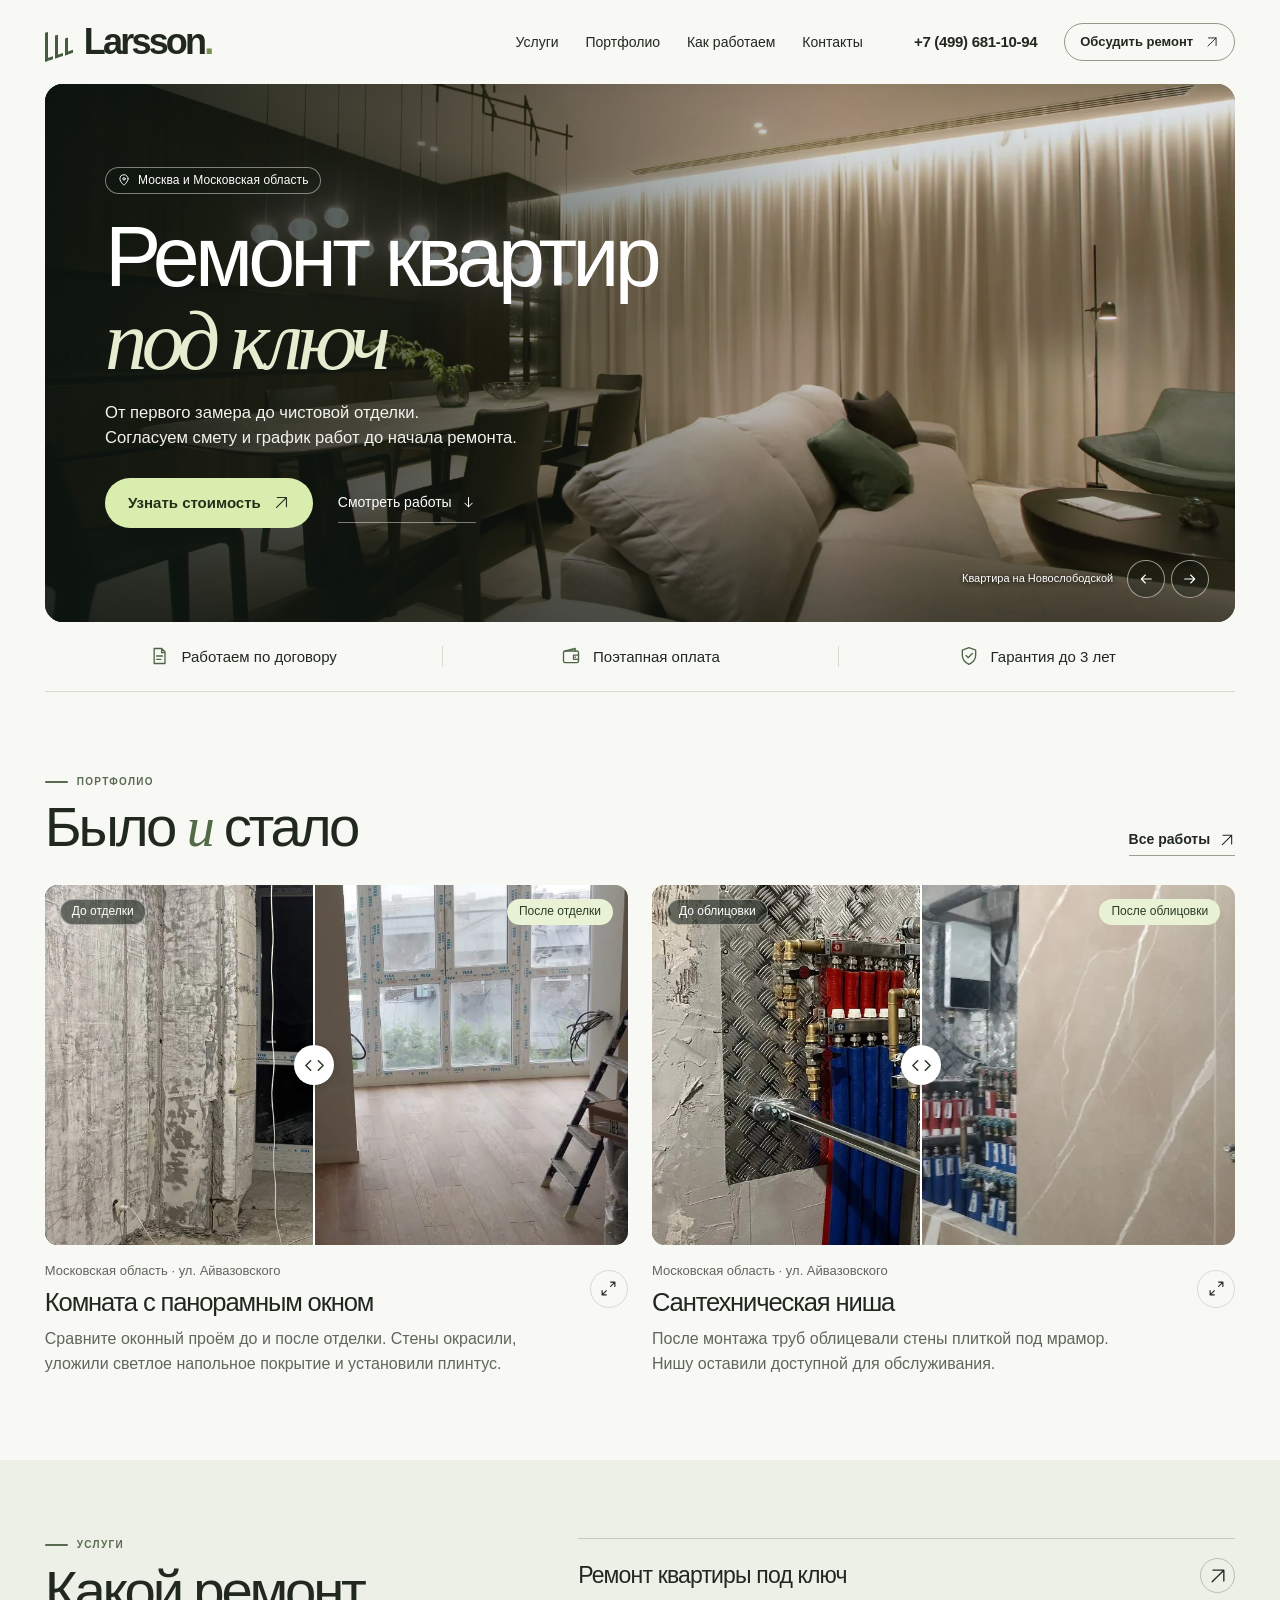
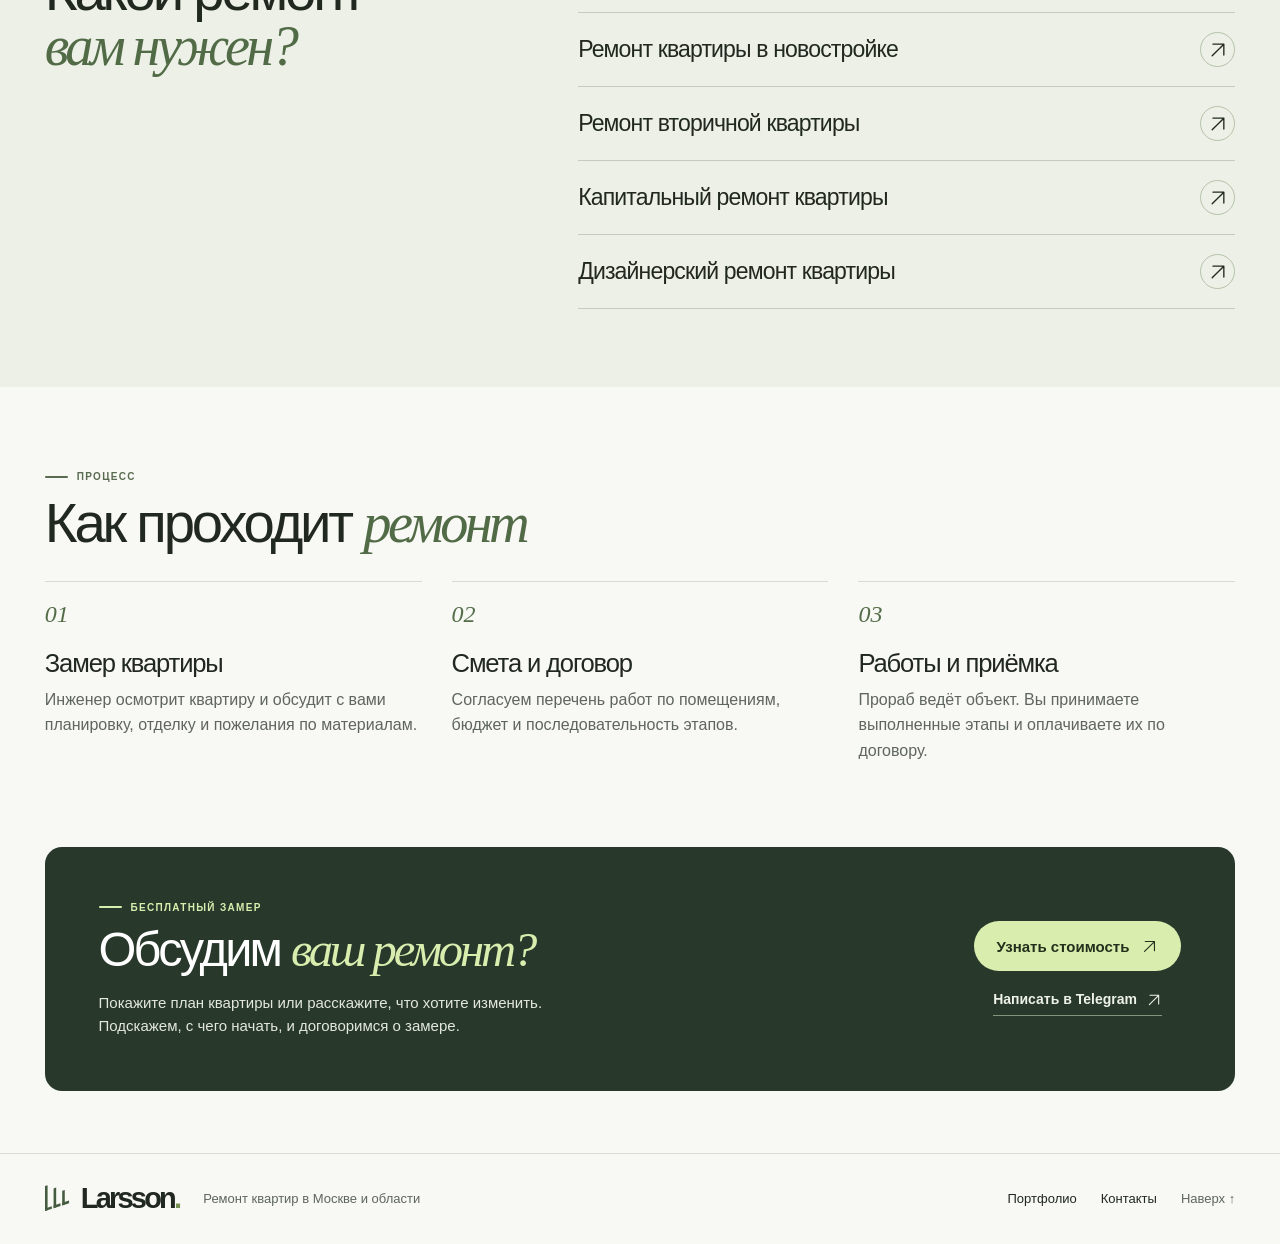
==== index.html @ 46eb8f72 "Опубликовать главную страницу и данные сайта" ====
<!doctype html><html lang="ru" id="top" data-metrika=""><head><meta charset="utf-8"><meta name="viewport" content="width=device-width, initial-scale=1"><meta name="theme-color" content="#f8f8f4"><title>Ремонт квартир под ключ в Москве и области — Larsson</title><meta name="description" content="Ремонт квартир под ключ с поэтапной оплатой. Посмотрите реальные объекты Larsson, сравните фотографии и запишитесь на бесплатный замер в Москве и области."><link rel="canonical" href="https://ulin-roman.github.io/larsson-remont/"><meta property="og:type" content="website"><meta property="og:locale" content="ru_RU"><meta property="og:title" content="Ремонт квартир под ключ в Москве и области — Larsson"><meta property="og:description" content="Ремонт квартир под ключ с поэтапной оплатой. Посмотрите реальные объекты Larsson, сравните фотографии и запишитесь на бесплатный замер в Москве и области."><meta property="og:url" content="https://ulin-roman.github.io/larsson-remont/"><meta property="og:image" content="https://ulin-roman.github.io/larsson-remont/assets/hero-1.webp"><link rel="icon" href="./assets/mark.svg" type="image/svg+xml"><link rel="stylesheet" href="./assets/site.css"><script defer src="./assets/site.js"></script><script type="application/ld+json">{"@context":"https://schema.org","@graph":[{"@type":"HomeAndConstructionBusiness","@id":"https://ulin-roman.github.io/larsson-remont/#organization","name":"Larsson","telephone":"+74996811094","url":"https://ulin-roman.github.io/larsson-remont/","areaServed":["Москва","Московская область"]},{"@type":"WebPage","url":"https://ulin-roman.github.io/larsson-remont/","name":"Ремонт квартир под ключ в Москве и области — Larsson","description":"Ремонт квартир под ключ с поэтапной оплатой. Посмотрите реальные объекты Larsson, сравните фотографии и запишитесь на бесплатный замер в Москве и области.","inLanguage":"ru","isPartOf":{"@type":"WebSite","url":"https://ulin-roman.github.io/larsson-remont/","name":"Larsson"}}]}</script></head><body><a class="skip" href="#main">К содержанию</a><header class="header"><div class="wrap header-inner"><a class="brand" href="./" aria-label="Larsson — главная"><span class="logo-mark" aria-hidden="true"><i></i><i></i><i></i></span><span class="wordmark">Larsson<span>.</span></span></a><nav id="navigation" aria-label="Основная навигация"><a href="./#uslugi">Услуги</a><a href="./portfolio/">Портфолио</a><a href="./#process">Как работаем</a><a href="./kontakty/">Контакты</a></nav><div class="header-end"><a class="head-phone" data-action="phone" href="tel:+74996811094">+7 (499) 681-10-94</a><a class="button button-outline head-cta" href="./kontakty/">Обсудить ремонт <svg aria-hidden="true" focusable="false" width="14" height="14" viewBox="0 0 24 24" fill="none" stroke="currentColor" stroke-width="1.6" stroke-linecap="round" stroke-linejoin="round"><path d="M5 19 19 5M6 5h13v13"/></svg></a><button type="button" class="menu-toggle" aria-label="Открыть меню" aria-controls="navigation" aria-expanded="false"><svg aria-hidden="true" focusable="false" width="20" height="20" viewBox="0 0 24 24" fill="none" stroke="currentColor" stroke-width="1.6" stroke-linecap="round" stroke-linejoin="round"><path d="M3 7h18M3 12h18M3 17h18"/></svg></button></div></div></header><main id="main"><div class="wrap"><section class="hero" aria-label="Ремонт квартир под ключ"><div class="hero-photos"><img class="hero-photo active" src="./assets/hero-1.webp" alt="Квартира на Новослободской" loading="eager" fetchpriority="high"><img class="hero-photo" data-src="./assets/hero-2.webp" alt="ЖК «ЗИЛАРТ»" decoding="async"><img class="hero-photo" data-src="./assets/hero-3.webp" alt="ЖК «ВТБ Арена Парк»" decoding="async"></div><div class="hero-shade"></div><div class="hero-copy"><div class="geo"><svg aria-hidden="true" focusable="false" width="14" height="14" viewBox="0 0 24 24" fill="none" stroke="currentColor" stroke-width="1.6" stroke-linecap="round" stroke-linejoin="round"><path d="M19 10c0 5-7 11-7 11S5 15 5 10a7 7 0 1 1 14 0Z"/><circle cx="12" cy="10" r="2.1"/></svg> Москва и Московская область</div><h1>Ремонт квартир<br><em>под ключ</em></h1><p>От первого замера до чистовой отделки.<br>Согласуем смету и график работ до начала ремонта.</p><div class="hero-actions"><a class="button button-green" data-action="estimate" href="./smeta/">Узнать стоимость <svg aria-hidden="true" focusable="false" width="17" height="17" viewBox="0 0 24 24" fill="none" stroke="currentColor" stroke-width="1.6" stroke-linecap="round" stroke-linejoin="round"><path d="M5 19 19 5M6 5h13v13"/></svg></a><a class="hero-link" href="#raboty">Смотреть работы <svg aria-hidden="true" focusable="false" width="15" height="15" viewBox="0 0 24 24" fill="none" stroke="currentColor" stroke-width="1.6" stroke-linecap="round" stroke-linejoin="round"><path d="M12 4v15m-6-6 6 6 6-6"/></svg></a></div></div><div class="hero-controls"><span class="hero-caption" aria-live="polite">Квартира на Новослободской</span><button aria-label="Предыдущий интерьер" data-hero="-1"><svg aria-hidden="true" focusable="false" width="16" height="16" viewBox="0 0 24 24" fill="none" stroke="currentColor" stroke-width="1.6" stroke-linecap="round" stroke-linejoin="round"><path d="M20 12H5m6-6-6 6 6 6"/></svg></button><button aria-label="Следующий интерьер" data-hero="1"><svg aria-hidden="true" focusable="false" width="16" height="16" viewBox="0 0 24 24" fill="none" stroke="currentColor" stroke-width="1.6" stroke-linecap="round" stroke-linejoin="round"><path d="M4 12h15m-6-6 6 6-6 6"/></svg></button></div><script type="application/json" id="hero-captions">["Квартира на Новослободской","ЖК «ЗИЛАРТ»","ЖК «ВТБ Арена Парк»"]</script></section><div class="benefits"><span><svg aria-hidden="true" focusable="false" width="20" height="20" viewBox="0 0 24 24" fill="none" stroke="currentColor" stroke-width="1.6" stroke-linecap="round" stroke-linejoin="round"><path d="M7 3h7l4 4v14H5V3h2Zm7 0v5h4M8 12h7m-7 4h5"/></svg>Работаем по договору</span><span><svg aria-hidden="true" focusable="false" width="20" height="20" viewBox="0 0 24 24" fill="none" stroke="currentColor" stroke-width="1.6" stroke-linecap="round" stroke-linejoin="round"><rect x="3" y="6" width="18" height="14" rx="2"/><path d="m5 6 12-3v3m4 5h-6v5h6"/><path d="M17 13.5h.3"/></svg>Поэтапная оплата</span><span><svg aria-hidden="true" focusable="false" width="20" height="20" viewBox="0 0 24 24" fill="none" stroke="currentColor" stroke-width="1.6" stroke-linecap="round" stroke-linejoin="round"><path d="m12 2 8 3v6c0 5-4 9-8 11-4-2-8-6-8-11V5l8-3Z"/><path d="m8.5 11.5 2.5 2.5 5-5"/></svg>Гарантия до 3 лет</span></div></div><section class="wrap content-section portfolio" id="raboty"><div class="section-head"><div><div class="eyebrow"><span aria-hidden="true"></span>Портфолио</div><h2>Было <em>и</em> стало</h2></div><a class="section-link" href="./portfolio/">Все работы <svg aria-hidden="true" focusable="false" width="16" height="16" viewBox="0 0 24 24" fill="none" stroke="currentColor" stroke-width="1.6" stroke-linecap="round" stroke-linejoin="round"><path d="M5 19 19 5M6 5h13v13"/></svg></a></div><div class="works-grid"><article class="work-card"><div class="compare" style="--pos:46%"><img class="compare-after" src="./assets/works/backup-aivazovskogo-after.webp" alt="Та же комната со светлым полом, окрашенными стенами и плинтусом" loading="lazy" decoding="async"><img class="compare-before" src="./assets/works/backup-aivazovskogo-before.webp" alt="Комната с бетонным полом и неотделанными стенами у окна" loading="lazy" decoding="async"><span class="photo-tag tag-before">До отделки</span><span class="photo-tag tag-after">После отделки</span><div class="compare-line" aria-hidden="true"><span><svg aria-hidden="true" focusable="false" width="23" height="23" viewBox="0 0 24 24" fill="none" stroke="currentColor" stroke-width="1.6" stroke-linecap="round" stroke-linejoin="round"><path d="m8 7-5 5 5 5m8-10 5 5-5 5"/></svg></span></div><input class="compare-range" aria-label="Сравнить до и после ремонта — Комната с панорамным окном" type="range" min="0" max="100" value="46"></div><div class="work-caption"><div><p class="work-meta">Московская область · ул. Айвазовского</p><h3>Комната с панорамным окном</h3></div><button class="round view-work" data-work="0" aria-label="Увеличить фото — Комната с панорамным окном"><svg aria-hidden="true" focusable="false" width="17" height="17" viewBox="0 0 24 24" fill="none" stroke="currentColor" stroke-width="1.6" stroke-linecap="round" stroke-linejoin="round"><path d="M15 3h6v6m-6 0 6-6M9 21H3v-6m0 6 6-6"/></svg></button></div><p class="work-note">Сравните оконный проём до и после отделки. Стены окрасили, уложили светлое напольное покрытие и установили плинтус.</p></article><article class="work-card"><div class="compare" style="--pos:46%"><img class="compare-after" src="./assets/works/backup-bathroom-after.webp" alt="Стена с облицовкой и открытым доступом к тому же узлу" loading="lazy" decoding="async"><img class="compare-before" src="./assets/works/backup-bathroom-before.webp" alt="Открытый узел водоснабжения перед укладкой плитки" loading="lazy" decoding="async"><span class="photo-tag tag-before">До облицовки</span><span class="photo-tag tag-after">После облицовки</span><div class="compare-line" aria-hidden="true"><span><svg aria-hidden="true" focusable="false" width="23" height="23" viewBox="0 0 24 24" fill="none" stroke="currentColor" stroke-width="1.6" stroke-linecap="round" stroke-linejoin="round"><path d="m8 7-5 5 5 5m8-10 5 5-5 5"/></svg></span></div><input class="compare-range" aria-label="Сравнить до и после ремонта — Сантехническая ниша" type="range" min="0" max="100" value="46"></div><div class="work-caption"><div><p class="work-meta">Московская область · ул. Айвазовского</p><h3>Сантехническая ниша</h3></div><button class="round view-work" data-work="1" aria-label="Увеличить фото — Сантехническая ниша"><svg aria-hidden="true" focusable="false" width="17" height="17" viewBox="0 0 24 24" fill="none" stroke="currentColor" stroke-width="1.6" stroke-linecap="round" stroke-linejoin="round"><path d="M15 3h6v6m-6 0 6-6M9 21H3v-6m0 6 6-6"/></svg></button></div><p class="work-note">После монтажа труб облицевали стены плиткой под мрамор. Нишу оставили доступной для обслуживания.</p></article></div></section><dialog id="gallery-dialog" aria-labelledby="dialog-title"><div class="dialog-head"><h2 id="dialog-title">Фотографии проекта</h2><button class="round" data-close aria-label="Закрыть фотографии"><svg aria-hidden="true" focusable="false" width="20" height="20" viewBox="0 0 24 24" fill="none" stroke="currentColor" stroke-width="1.6" stroke-linecap="round" stroke-linejoin="round"><path d="m5 5 14 14m0-14L5 19"/></svg></button></div><div id="dialog-photos"></div><div class="dialog-foot"><a class="button button-dark" id="similar-project" href="./smeta/">Хочу такой ремонт <svg aria-hidden="true" focusable="false" width="15" height="15" viewBox="0 0 24 24" fill="none" stroke="currentColor" stroke-width="1.6" stroke-linecap="round" stroke-linejoin="round"><path d="M5 19 19 5M6 5h13v13"/></svg></a><div id="dialog-nav"><button type="button" class="round" data-project-step="-1" aria-label="Предыдущий проект"><svg aria-hidden="true" focusable="false" width="16" height="16" viewBox="0 0 24 24" fill="none" stroke="currentColor" stroke-width="1.6" stroke-linecap="round" stroke-linejoin="round"><path d="M20 12H5m6-6-6 6 6 6"/></svg></button><span id="dialog-counter"></span><button type="button" class="round" data-project-step="1" aria-label="Следующий проект"><svg aria-hidden="true" focusable="false" width="16" height="16" viewBox="0 0 24 24" fill="none" stroke="currentColor" stroke-width="1.6" stroke-linecap="round" stroke-linejoin="round"><path d="M4 12h15m-6-6 6 6-6 6"/></svg></button></div></div></dialog><section id="uslugi" class="services-section"><div class="wrap services-layout"><div><div class="eyebrow"><span aria-hidden="true"></span>Услуги</div><h2>Какой ремонт<br><em>вам нужен?</em></h2></div><div class="service-list"><a href="./remont-kvartiry-pod-klyuch/"><span>Ремонт квартиры под ключ</span><i><svg aria-hidden="true" focusable="false" width="20" height="20" viewBox="0 0 24 24" fill="none" stroke="currentColor" stroke-width="1.6" stroke-linecap="round" stroke-linejoin="round"><path d="M5 19 19 5M6 5h13v13"/></svg></i></a><a href="./remont-v-novostroyke/"><span>Ремонт квартиры в новостройке</span><i><svg aria-hidden="true" focusable="false" width="20" height="20" viewBox="0 0 24 24" fill="none" stroke="currentColor" stroke-width="1.6" stroke-linecap="round" stroke-linejoin="round"><path d="M5 19 19 5M6 5h13v13"/></svg></i></a><a href="./remont-vtorichnogo-zhilya/"><span>Ремонт вторичной квартиры</span><i><svg aria-hidden="true" focusable="false" width="20" height="20" viewBox="0 0 24 24" fill="none" stroke="currentColor" stroke-width="1.6" stroke-linecap="round" stroke-linejoin="round"><path d="M5 19 19 5M6 5h13v13"/></svg></i></a><a href="./kapitalnyy-remont-kvartiry/"><span>Капитальный ремонт квартиры</span><i><svg aria-hidden="true" focusable="false" width="20" height="20" viewBox="0 0 24 24" fill="none" stroke="currentColor" stroke-width="1.6" stroke-linecap="round" stroke-linejoin="round"><path d="M5 19 19 5M6 5h13v13"/></svg></i></a><a href="./dizaynerskiy-remont-kvartiry/"><span>Дизайнерский ремонт квартиры</span><i><svg aria-hidden="true" focusable="false" width="20" height="20" viewBox="0 0 24 24" fill="none" stroke="currentColor" stroke-width="1.6" stroke-linecap="round" stroke-linejoin="round"><path d="M5 19 19 5M6 5h13v13"/></svg></i></a></div></div></section><section id="process" class="wrap content-section process"><div class="section-head"><div><div class="eyebrow"><span aria-hidden="true"></span>Процесс</div><h2>Как проходит <em>ремонт</em></h2></div></div><div class="steps"><article><span class="step-index">01</span><h3>Замер квартиры</h3><p>Инженер осмотрит квартиру и обсудит с вами планировку, отделку и пожелания по материалам.</p></article><article><span class="step-index">02</span><h3>Смета и договор</h3><p>Согласуем перечень работ по помещениям, бюджет и последовательность этапов.</p></article><article><span class="step-index">03</span><h3>Работы и приёмка</h3><p>Прораб ведёт объект. Вы принимаете выполненные этапы и оплачиваете их по договору.</p></article></div></section><section class="wrap contact-wrap"><div class="contact-band"><div><div class="eyebrow"><span aria-hidden="true"></span>Бесплатный замер</div><h2>Обсудим <em>ваш ремонт?</em></h2><p>Покажите план квартиры или расскажите, что хотите изменить.<br>Подскажем, с чего начать, и договоримся о замере.</p></div><div class="contact-actions"><a class="button button-green" data-action="estimate" href="./smeta/">Узнать стоимость <svg aria-hidden="true" focusable="false" width="17" height="17" viewBox="0 0 24 24" fill="none" stroke="currentColor" stroke-width="1.6" stroke-linecap="round" stroke-linejoin="round"><path d="M5 19 19 5M6 5h13v13"/></svg></a><a class="light-link" data-action="telegram" href="https://t.me/LarssonRemont">Написать в Telegram <svg aria-hidden="true" focusable="false" width="16" height="16" viewBox="0 0 24 24" fill="none" stroke="currentColor" stroke-width="1.6" stroke-linecap="round" stroke-linejoin="round"><path d="M5 19 19 5M6 5h13v13"/></svg></a></div></div></section></main><footer><div class="wrap foot"><a class="brand" aria-label="Larsson — главная" href="./"><span class="logo-mark" aria-hidden="true"><i></i><i></i><i></i></span><span class="wordmark">Larsson<span>.</span></span></a><span>Ремонт квартир в Москве и области</span><a href="./portfolio/">Портфолио</a><a href="./kontakty/">Контакты</a><a class="to-top" href="#top">Наверх ↑</a></div></footer></body></html>
---- assets/site.css ----
:root{--ink:#202820;--muted:#5e665d;--paper:#f8f8f4;--line:#d7dbd1;--sage:#d9edae;--forest:#28392c;--serif:Georgia,'Times New Roman',serif;--sans:Arial,Helvetica,sans-serif}
*,*::before,*::after{box-sizing:border-box}
html{scroll-behavior:smooth;scroll-padding-top:22px}
body{margin:0;background:var(--paper);color:var(--ink);font:16px/1.5 var(--sans);-webkit-font-smoothing:antialiased}
img{display:block;max-width:100%}a{color:inherit;text-decoration:none}button,input{font:inherit}button{cursor:pointer;color:inherit}button,a,input,summary{touch-action:manipulation}
:focus-visible{outline:3px solid #6f923f;outline-offset:4px}button:disabled{opacity:.5}
.wrap{width:min(1440px,calc(100% - clamp(40px,7vw,128px)));margin-inline:auto}
.skip{position:absolute;left:1rem;top:-100px;background:#fff;color:var(--ink);padding:.6rem 1rem;z-index:20}.skip:focus{top:8px}
.header{position:relative;z-index:5}.header-inner{min-height:84px;display:flex;align-items:center;gap:clamp(20px,4vw,85px)}
.brand{display:inline-flex;align-items:center;gap:9px;white-space:nowrap;line-height:1}.wordmark{font-size:36px;font-weight:700;letter-spacing:-2.8px}.wordmark>span{color:#759254}
.logo-mark{width:30px;height:29px;position:relative;display:inline-flex;align-items:flex-end;gap:2px;transform:skewY(-18deg);color:#445b3f}
.logo-mark i{display:block;width:8px;border-left:3px solid currentColor;border-bottom:3px solid currentColor}.logo-mark i:nth-child(1){height:100%}.logo-mark i:nth-child(2){height:80%}.logo-mark i:nth-child(3){height:59%}
.header nav,.header-end,.hero-actions,.section-link,.light-link{display:flex;align-items:center}
.header nav{gap:clamp(17px,2.1vw,39px);margin-left:auto;white-space:nowrap;font-size:14px}.header nav a:hover,.head-phone:hover,footer a:hover,.crumbs a:hover{color:#526f3c}
.header-end{gap:clamp(16px,2.1vw,35px)}.head-phone{font-weight:600;white-space:nowrap;font-size:15px;letter-spacing:-.3px}.button,.section-link,.light-link{display:inline-flex;justify-content:center;align-items:center;gap:12px;font-weight:600}
.button{border:1px solid transparent;min-height:50px;padding:13px 22px;border-radius:100px;font-size:15px;line-height:1.15;transition:background .18s,color .18s,transform .18s}.button:hover{transform:translateY(-1px)}
.button-outline{border-color:#919a88;color:var(--ink);font-size:13px;min-height:38px;padding:10px 15px}.button-outline:hover{background:#e8eddf}
.button-green{background:var(--sage);color:#22301b}.button-green:hover{background:#e6fac0}
.button-dark{background:var(--forest);color:#fff}.button-dark:hover{background:#3d533f}
.menu-toggle{display:none;border:1px solid var(--line);border-radius:50%;background:transparent;width:42px;height:42px;align-items:center;justify-content:center}
.hero{isolation:isolate;position:relative;overflow:hidden;border-radius:18px;background:#536156;color:#fff;min-height:530px;height:clamp(530px,42vw,650px);display:flex;flex-direction:column;justify-content:center}
.hero-photos,.hero-shade,.hero-photo{position:absolute;inset:0;width:100%;height:100%}.hero-photos{z-index:-3}.hero-photo{object-fit:cover;object-position:center 55%;opacity:0;transition:opacity .4s ease}.hero-photo.active{opacity:1}.hero-shade{z-index:-1;background:linear-gradient(90deg,rgba(13,22,17,.83) 0%,rgba(17,25,19,.65) 30%,rgba(20,25,18,.17) 67%,rgba(16,23,17,.10) 100%),linear-gradient(0deg,rgba(15,21,15,.34),transparent 25%)}
.hero-copy{padding:44px clamp(36px,4.7vw,85px) 55px;max-width:850px}.geo{display:inline-flex;align-items:center;gap:7px;border:1px solid #ffffff72;background:#12201529;padding:5px 11px;border-radius:50px;font-weight:500;line-height:1.25;font-size:12px;letter-spacing:.1px}
h1,h2,h3,p,figure{margin:0}h1,h2,h3{font-weight:500}h1,h2{line-height:.99;letter-spacing:-.057em}em{font-family:var(--serif);font-weight:400;letter-spacing:-.064em}
.hero h1{font-size:clamp(62px,6.6vw,112px);margin:22px 0 17px;line-height:.98}.hero h1 em{color:#e4edcf}.hero-copy>p{font-size:clamp(15px,1.3vw,19px);line-height:1.52;color:#f2f3ed}.hero-actions{gap:25px;margin-top:27px}
.hero-link{display:inline-flex;align-items:center;gap:9px;font-size:14px;padding-block:9px;border-bottom:1px solid #ffffff70}.hero-link:hover{border-color:white}
.hero-controls{position:absolute;right:26px;bottom:24px;display:flex;align-items:center;gap:6px}.hero-controls button,.round{width:38px;height:38px;display:inline-grid;place-items:center;border-radius:50%;border:1px solid var(--line);background:transparent;flex:0 0 auto}.hero-controls button{border-color:#ffffff8c;background:rgba(21,27,19,.32);color:white}.hero-controls button:hover{background:rgba(21,27,19,.6)}.hero-caption{color:#fff;padding:3px 8px;font-size:11px;text-shadow:0 1px 5px #000;max-width:180px;text-align:right}
.benefits{display:grid;grid-template-columns:repeat(3,1fr);align-items:center;border-bottom:1px solid var(--line);padding:24px 0}.benefits span{display:flex;align-items:center;justify-content:center;gap:12px;font-size:15px;line-height:1.4}.benefits span+span{border-left:1px solid var(--line)}.benefits svg{color:#4d6544}
.content-section{padding-block:clamp(62px,6.5vw,110px)}.eyebrow{display:flex;align-items:center;gap:9px;text-transform:uppercase;letter-spacing:.13em;font-weight:600;font-size:10px;color:#596b50;line-height:1.35}.eyebrow>span{height:2px;width:23px;background:currentColor;border-radius:1px}
h2{font-size:clamp(43px,4.4vw,74px)}.eyebrow+h2,.eyebrow+h1{margin-top:11px}h2 em,.page-heading em,.contact-page em{color:#526b47}
.section-head{display:flex;justify-content:space-between;align-items:flex-end;gap:15px;margin-bottom:29px}.section-link,.light-link{gap:9px;border-bottom:1px solid #9aa392;padding-block:5px;font-size:14px}.section-link:hover{color:#4b6c37}
.works-grid{display:grid;grid-template-columns:1fr 1fr;gap:40px 24px}.work-card{min-width:0}.compare,.single-work{position:relative;isolation:isolate;overflow:hidden;aspect-ratio:1.62;background:#d9dbd1;border-radius:13px}.compare img,.single-work img{width:100%;height:100%;object-fit:cover}.compare-before,.compare-after{position:absolute;inset:0}.compare-before{clip-path:inset(0 calc(100% - var(--pos)) 0 0)}.compare-line{position:absolute;left:var(--pos);top:0;bottom:0;border-left:2px solid #fff;pointer-events:none}.compare-line>span{position:absolute;top:50%;left:-1px;transform:translate(-50%,-50%);width:40px;height:40px;display:grid;place-items:center;border-radius:50%;background:#fff;color:#2d3a2a;box-shadow:0 2px 9px #0003}
.compare-range{position:absolute;inset:0;opacity:0;width:100%;height:100%;margin:0;cursor:ew-resize;touch-action:pan-y}.compare:focus-within{outline:3px solid #6f923f;outline-offset:3px}.photo-tag{position:absolute;top:14px;border:1px solid #ffffff6b;background:#283128a6;color:#fff;border-radius:20px;padding:4px 11px;font-size:12px;line-height:1.3;pointer-events:none}.tag-before{left:15px}.tag-after{right:15px;background:#e9f2d5;color:#2c3c26;border-color:transparent}
.work-caption{display:flex;justify-content:space-between;align-items:center;gap:12px;margin-top:16px}.work-caption h3,.steps h3{font-size:clamp(21px,2vw,30px);letter-spacing:-.045em;line-height:1.18}.work-meta{color:var(--muted);font-size:13px;margin:0 0 6px}.work-note,.steps p,.scope li,.scope details p{color:var(--muted);font-size:16px;line-height:1.6}.work-note{max-width:55ch;margin-top:9px}.round:hover{background:#e5e9dd}
.services-section,.faq-section{background:#edf0e7;padding:clamp(55px,6.1vw,100px) 0}.services-layout,.scope{display:grid;grid-template-columns:.82fr 1.18fr;gap:6vw}.service-list>a{display:flex;align-items:center;gap:10px;justify-content:space-between;border-top:1px solid #c5ccbe;padding:19px 0;font-size:clamp(19px,1.8vw,29px);letter-spacing:-.037em;line-height:1.2}.service-list>a:last-child{border-bottom:1px solid #c5ccbe}.service-list i{border:1px solid #b5c3a9;width:35px;height:35px;border-radius:50%;display:grid;place-items:center;flex:none}.service-list>a:hover i{background:var(--forest);color:white;border-color:var(--forest)}
.steps{display:grid;grid-template-columns:repeat(3,1fr);gap:30px}.steps article{border-top:1px solid var(--line);padding:19px 4px 0 0}.step-index{display:block;color:#546d49;font:italic 24px var(--serif);margin-bottom:20px}.steps p{margin-top:9px}
.contact-wrap{margin-bottom:62px}.contact-band{border-radius:17px;background:var(--forest);color:white;padding:clamp(32px,4.2vw,68px);display:flex;align-items:center;justify-content:space-between;gap:30px}.contact-band h2{font-size:clamp(39px,3.8vw,63px)}.contact-band em,.contact-band .eyebrow{color:var(--sage)}.contact-band p{margin-top:18px;color:#e3e7df;font-size:15px}.contact-actions{display:flex;align-items:center;flex-direction:column;gap:13px}.light-link{color:#eef2e7;border-color:#83957b}
footer{border-top:1px solid var(--line)}.foot{min-height:90px;display:flex;align-items:center;gap:24px;flex-wrap:wrap;font-size:13px}.foot>span{color:var(--muted);margin-right:auto}.foot .wordmark{font-size:29px}.foot .logo-mark{scale:.86;transform-origin:left center;margin-right:-3px}.to-top{color:var(--muted)}
.crumbs{display:flex;gap:10px;color:var(--muted);font-size:13px;line-height:1.5;padding:20px 0}.crumbs span[aria-hidden]{color:#a1a99c}.service-hero{display:grid;grid-template-columns:1fr 1fr;gap:5vw;align-items:center;padding:24px 0 38px}.service-hero h1,.page-heading h1,.contact-page h1{font-size:clamp(50px,5.6vw,93px)}.service-hero p,.page-heading p,.contact-page>div>p{font-size:clamp(17px,1.4vw,21px);line-height:1.55;color:var(--muted);margin:19px 0 26px;max-width:49ch}.service-hero figure{position:relative;overflow:hidden;border-radius:14px}.service-hero img{width:100%;height:clamp(300px,29vw,470px);object-fit:cover}.service-hero figcaption{position:absolute;bottom:12px;left:13px;border-radius:12px;background:#233020b5;padding:5px 10px;color:white;font-size:11px}
.scope ul{list-style:none;padding:0;margin:0}.scope li{display:flex;gap:15px;align-items:flex-start;padding:15px 0;border-top:1px solid var(--line);color:var(--ink)}.scope li svg{flex:none;color:#526b47;margin-top:4px}.scope li:last-child,.scope details:last-child{border-bottom:1px solid var(--line)}.scope details{border-top:1px solid var(--line)}.scope summary{cursor:pointer;list-style:none;display:flex;justify-content:space-between;gap:18px;align-items:center;font-size:18px;padding:18px 0}.scope summary::-webkit-details-marker{display:none}.scope summary svg{flex:none}.scope details[open] svg{transform:rotate(45deg)}.scope details p{padding:0 26px 18px 0}.faq-section+.contact-wrap{margin-top:65px}
.page-heading{padding:24px 0 5px}.page-heading p{max-width:61ch;margin-bottom:0}.page-heading+.portfolio{padding-top:30px}.wrap:has(.page-heading)+.portfolio{padding-top:35px}
.contact-page{display:grid;grid-template-columns:1.1fr .9fr;gap:7vw;padding:38px 0 80px;align-items:center}.contact-sheet{background:#e9eee1;border-radius:16px;padding:clamp(25px,3vw,48px);display:flex;align-items:flex-start;flex-direction:column;gap:13px}.contact-sheet h2{font-size:29px}.contact-sheet .contact-number{font-size:clamp(22px,2.2vw,37px);white-space:nowrap;letter-spacing:-.045em;margin-top:10px}.contact-sheet p{color:var(--muted)}.contact-sheet .button{margin-top:9px}
dialog{width:min(1050px,94vw);max-height:92dvh;border:0;border-radius:17px;color:var(--ink);background:var(--paper);padding:20px;box-shadow:0 20px 80px #0005}dialog::backdrop{background:#132015bd}.dialog-head{display:flex;align-items:center;justify-content:space-between;gap:15px;margin-bottom:14px}.dialog-head h2{font-size:clamp(22px,2.5vw,36px)}#dialog-photos .compare,#dialog-photos .single-work{max-height:66dvh;aspect-ratio:1.8}#dialog-nav{display:flex;align-items:center;justify-content:center;gap:16px;margin-top:12px;font-size:13px}.dialog-open{overflow:hidden}
@media(min-width:1650px){.hero-copy{padding-left:85px}}
@media(max-width:1110px){.header-inner{gap:20px}.header nav{gap:18px}.head-cta{display:none}.header-end{margin-left:8px}.hero-caption{max-width:130px}}
@media(max-width:800px){.wrap{width:calc(100% - 36px)}.header-inner{min-height:66px}.header-end{margin-left:auto;gap:16px}.menu-toggle{display:inline-flex}.header nav{display:none;position:absolute;top:calc(100% - 2px);left:18px;right:18px;margin:0;background:var(--paper);border:1px solid var(--line);box-shadow:0 10px 22px #19251419;padding:10px;border-radius:12px}.header nav.open{display:flex;align-items:stretch;flex-direction:column;gap:0}.header nav a{padding:11px 12px}.wordmark{font-size:32px}.hero{height:530px;min-height:0}.hero-copy{padding:32px 32px 65px}.hero h1{font-size:clamp(56px,8.7vw,72px)}.hero-controls{right:16px;bottom:16px}.benefits{padding:19px 0}.benefits span{font-size:13px;gap:7px}.benefits svg{width:18px;flex:none}.works-grid{gap:30px 16px}.services-layout,.scope{grid-template-columns:.78fr 1.22fr;gap:30px}.steps{gap:19px}.foot{padding:20px 0;gap:16px}.foot>span{width:calc(100% - 150px)}.contact-page{gap:24px}.hero-shade{background:linear-gradient(90deg,#142117cf 0%,#17201899 45%,#151c1233 100%),linear-gradient(0deg,#17201765,transparent 30%)}}
@media(max-width:600px){.wrap{width:calc(100% - 28px)}.header-inner{min-height:62px}.header-end{gap:12px}.head-phone{font-size:12px}.menu-toggle{width:37px;height:37px}.brand{gap:5px}.wordmark{font-size:30px}.logo-mark{transform:scale(.82) skewY(-18deg);margin-right:-3px}.hero{height:515px;border-radius:13px;justify-content:flex-end}.hero-photo{object-position:61% center}.hero-shade{background:linear-gradient(0deg,#101d15ed 0%,#142319bb 38%,#13221770 68%,#13221725 100%)}.hero-copy{padding:34px 20px 78px}.hero h1{font-size:clamp(45px,10.6vw,64px);margin:17px 0 15px}.geo{font-size:11px}.hero-copy>p{font-size:14px}.hero-actions{gap:13px;flex-wrap:wrap;margin-top:22px}.button{min-height:45px;padding:11px 16px;font-size:13px}.hero-link{gap:5px;font-size:12px}.hero-controls{left:20px;right:auto;flex-direction:row;bottom:15px}.hero-caption{order:3;max-width:180px;text-align:left}.hero-controls button{width:32px;height:32px}.benefits{align-items:stretch;padding:16px 0}.benefits span{flex-direction:column;gap:6px;text-align:center;padding:0 5px;font-size:11px;line-height:1.25}.benefits svg{width:17px;height:17px}h2{font-size:41px}.content-section{padding-block:48px}.section-head{margin-bottom:20px}.section-link{font-size:12px;gap:5px;white-space:nowrap}.works-grid,.services-layout,.scope,.service-hero,.contact-page{grid-template-columns:1fr}.works-grid{gap:24px}.work-caption{margin-top:12px}.work-note,.scope li,.scope details p,.steps p{font-size:14px}.compare,.single-work{border-radius:10px;aspect-ratio:1.42}.work-caption h3{font-size:23px}.services-section,.faq-section{padding:45px 0}.services-layout,.scope{gap:24px}.service-list>a{padding:14px 0}.steps{grid-template-columns:1fr;gap:21px}.steps article{display:grid;grid-template-columns:32px 1fr;gap:0 10px;padding-top:16px}.step-index{margin:0;grid-row:span 2;font-size:22px}.steps p{grid-column:2}.steps h3{font-size:22px}.contact-band{align-items:flex-start;flex-direction:column;gap:21px;padding:27px 20px}.contact-band h2{font-size:35px}.contact-band p{font-size:14px;line-height:1.5;margin-top:14px}.contact-band p br{display:none}.contact-actions{align-items:flex-start}.contact-wrap{margin-bottom:35px}.foot{font-size:12px;min-height:0}.foot>span{width:auto;max-width:130px;margin-left:auto;margin-right:0;text-align:right}.foot .brand{margin-right:auto}.foot>a:nth-child(3){clear:left}.foot{display:grid;grid-template-columns:auto auto auto}.foot>span{justify-self:end;grid-column:2/4}.foot .to-top{margin-left:auto}.crumbs{padding:13px 0}.service-hero{gap:22px;padding:14px 0 20px}.service-hero h1,.page-heading h1,.contact-page h1{font-size:44px}.service-hero img{height:235px}.service-hero p,.page-heading p,.contact-page>div>p{font-size:16px;margin:14px 0 20px}.faq-section+.contact-wrap{margin-top:35px}.scope summary{font-size:16px;padding:15px 0}.contact-page{padding:20px 0 40px}.page-heading{padding:16px 0 0}.work-meta{font-size:12px}.compare-line>span{width:33px;height:33px}.tag-before{left:10px}.tag-after{right:10px}.photo-tag{top:10px;font-size:11px}.header nav{left:14px;right:14px}dialog{padding:13px}#dialog-photos .compare,#dialog-photos .single-work{aspect-ratio:1.25}}
@media(max-width:365px){.head-phone{font-size:11px}.header-end{gap:7px}.hero-copy{padding-inline:15px}.hero-actions{gap:10px}.hero-copy>p br{display:none}}
@media(prefers-reduced-motion:reduce){html{scroll-behavior:auto}*,*::before,*::after{transition:none!important}}
.estimate-layout{display:grid;grid-template-columns:1fr .95fr;gap:24px 7vw;padding:33px 0 78px;align-items:start}.estimate-intro h1{font-size:clamp(48px,5.25vw,85px)}.estimate-intro h1 em{color:#536b47}.estimate-intro>p{margin-top:24px;max-width:43ch;color:var(--muted);font-size:18px;line-height:1.55}.estimate-note{display:flex;align-items:flex-start;gap:12px;border-top:1px solid var(--line);margin-top:27px;padding-top:18px;max-width:43ch;font-size:14px;color:var(--muted)}.estimate-note svg{flex:none;color:#526b47}
.estimate-form{background:#e9eee2;border-radius:17px;padding:clamp(23px,3vw,48px);display:flex;flex-direction:column;align-items:stretch;gap:18px}.estimate-form fieldset{margin:0;padding:0;border:0;min-width:0}.estimate-form legend,.form-field{font-size:15px;font-weight:600}.estimate-form legend{padding:0 0 8px}.segmented{display:flex;gap:7px;flex-wrap:wrap}.segmented label{position:relative;cursor:pointer}.segmented input{position:absolute;opacity:0}.segmented span{display:block;border:1px solid #acb7a3;border-radius:24px;padding:8px 13px;font-size:14px}.segmented input:checked+span{background:var(--forest);color:white;border-color:var(--forest)}.segmented input:focus-visible+span{outline:2px solid #577843;outline-offset:3px}.form-field input,.form-field textarea{width:100%;display:block;margin-top:7px;padding:12px;border:1px solid #bdc5b5;border-radius:9px;font:normal 16px/1.45 var(--sans);color:var(--ink);background:#fafbf6}.form-field textarea{resize:vertical}.optional{color:#616a5d;font-size:12px;font-weight:400;margin-left:4px}.form-help,.alternate-estimate{color:var(--muted);font-size:13px}.form-help{margin-top:-9px;line-height:1.45}.alternate-estimate{grid-column:2;display:flex;align-items:flex-start;flex-wrap:wrap;gap:3px 8px}.alternate-estimate .section-link{font-size:13px;white-space:normal}.alternate-estimate>a[href^="tel"]{text-decoration:underline}.contact-sheet .office-address{font-size:14px;line-height:1.45;margin:4px 0}.office-address .section-link{font-size:13px}
@media(max-width:700px){.estimate-layout{grid-template-columns:1fr;gap:22px;padding:18px 0 40px}.estimate-intro p{font-size:16px;margin-top:15px}.estimate-note{margin-top:17px;padding-top:12px}.alternate-estimate{grid-column:1}.estimate-intro h1{font-size:46px}}
.dialog-foot{display:flex;align-items:center;justify-content:space-between;gap:12px;margin-top:15px}.dialog-foot #dialog-nav{margin-top:0}.dialog-foot .button{min-height:40px;font-size:13px;padding:10px 15px}
@media(max-width:450px){.dialog-foot #dialog-nav{gap:7px}.dialog-foot .round{width:30px;height:30px}.dialog-foot .button{padding:9px 12px;font-size:12px}}
.full-pair{display:grid;grid-template-columns:repeat(2,minmax(0,1fr));gap:10px}.full-pair figure{position:relative;background:#e6e8df;border-radius:9px;overflow:hidden}.full-pair img{width:100%;height:min(64dvh,580px);object-fit:contain}.full-pair figcaption{position:absolute;top:10px;left:10px;background:#253128d9;color:white;font-size:12px;border-radius:20px;padding:4px 10px}.full-pair figure+figure figcaption{background:#e8f1d8;color:#243021}#dialog-photos .single-work img{object-fit:contain}
@media(max-width:600px){.full-pair{gap:6px}.full-pair img{height:clamp(170px,60vw,320px)}.full-pair figcaption{top:6px;left:5px;font-size:10px;padding:3px 6px}}
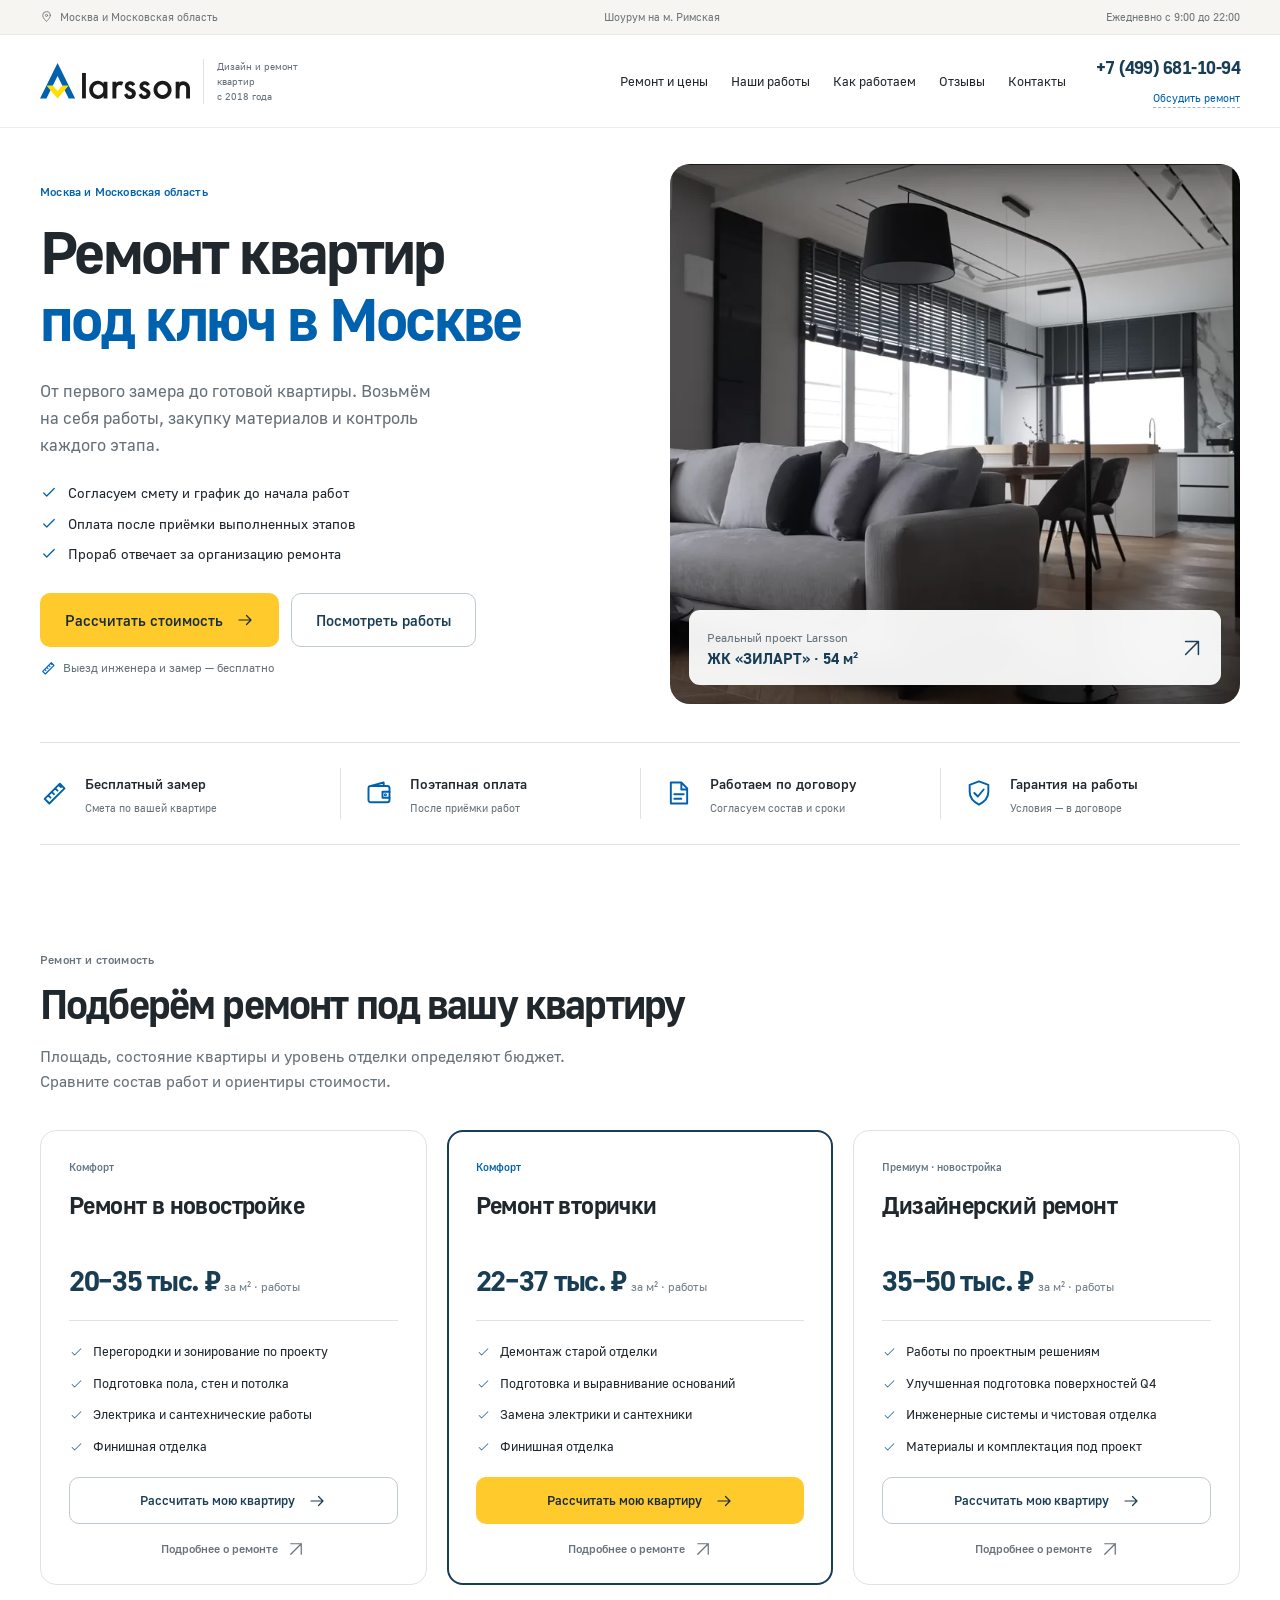
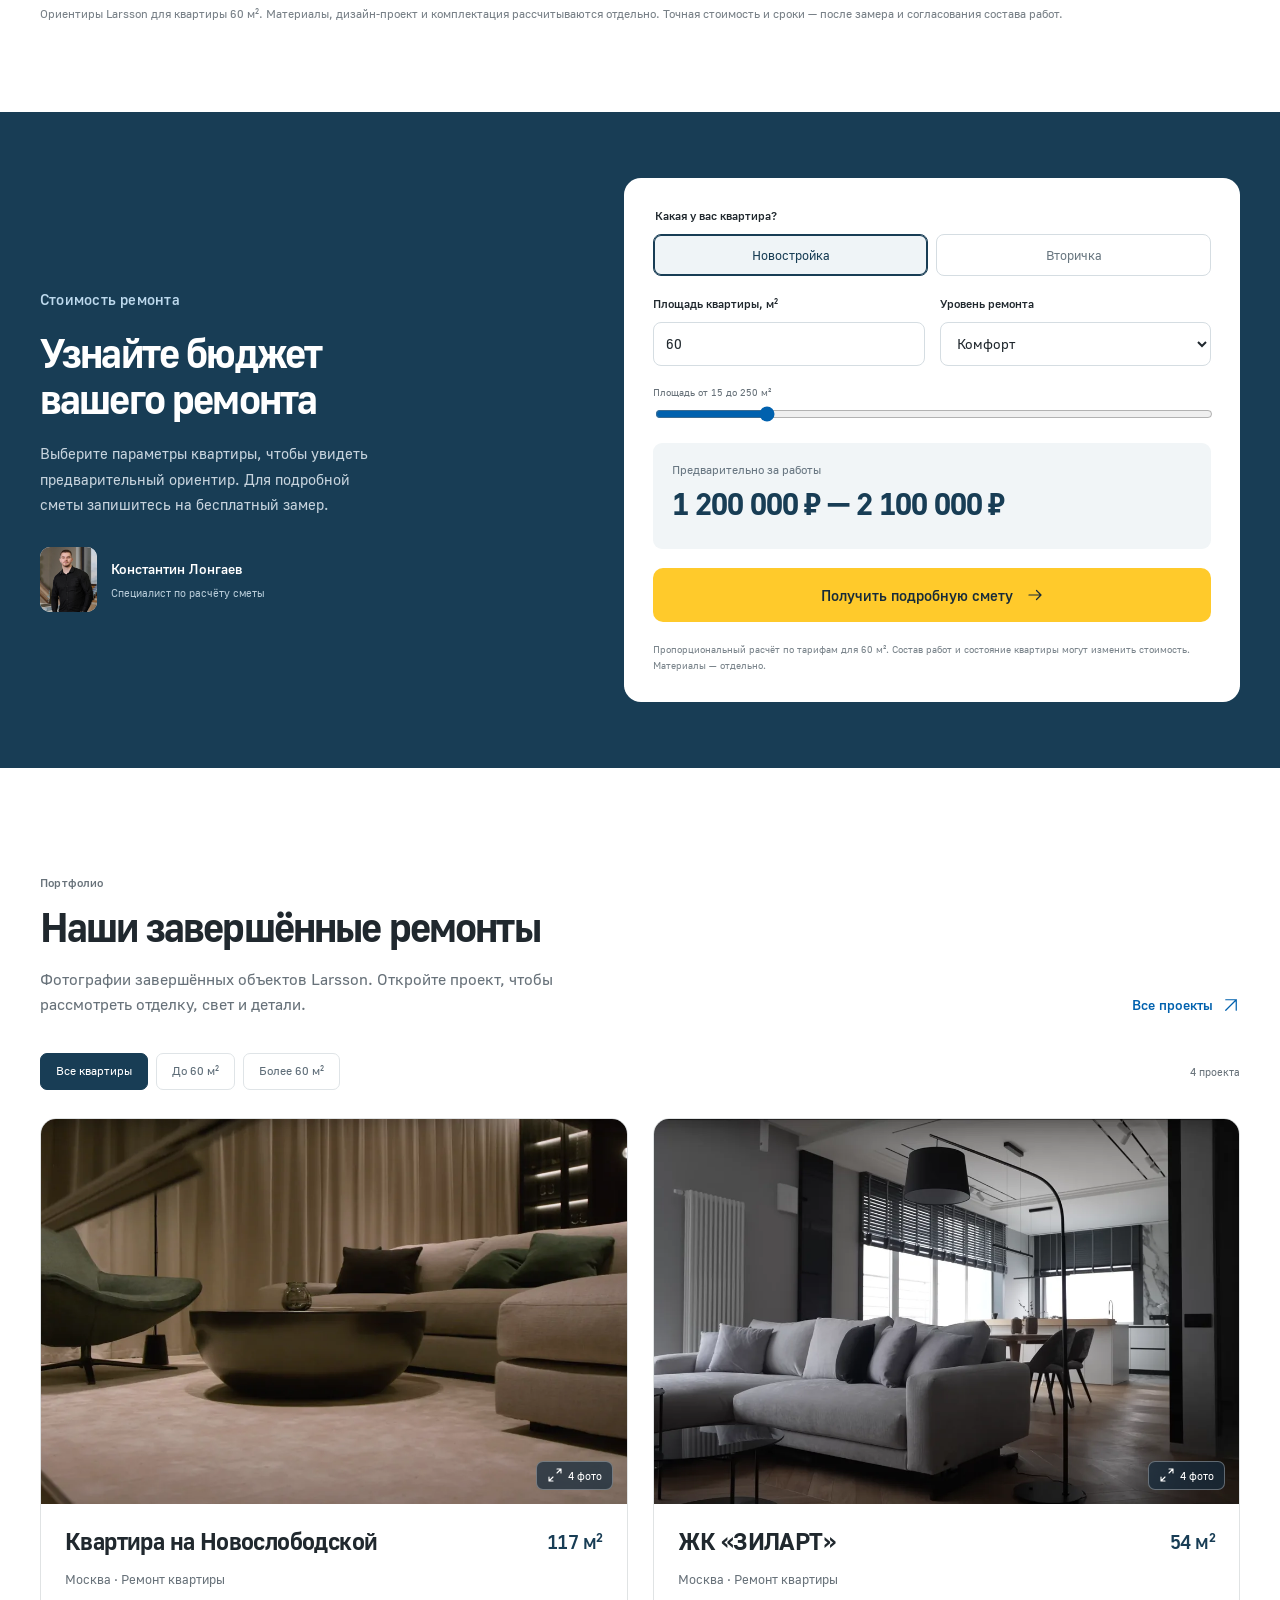
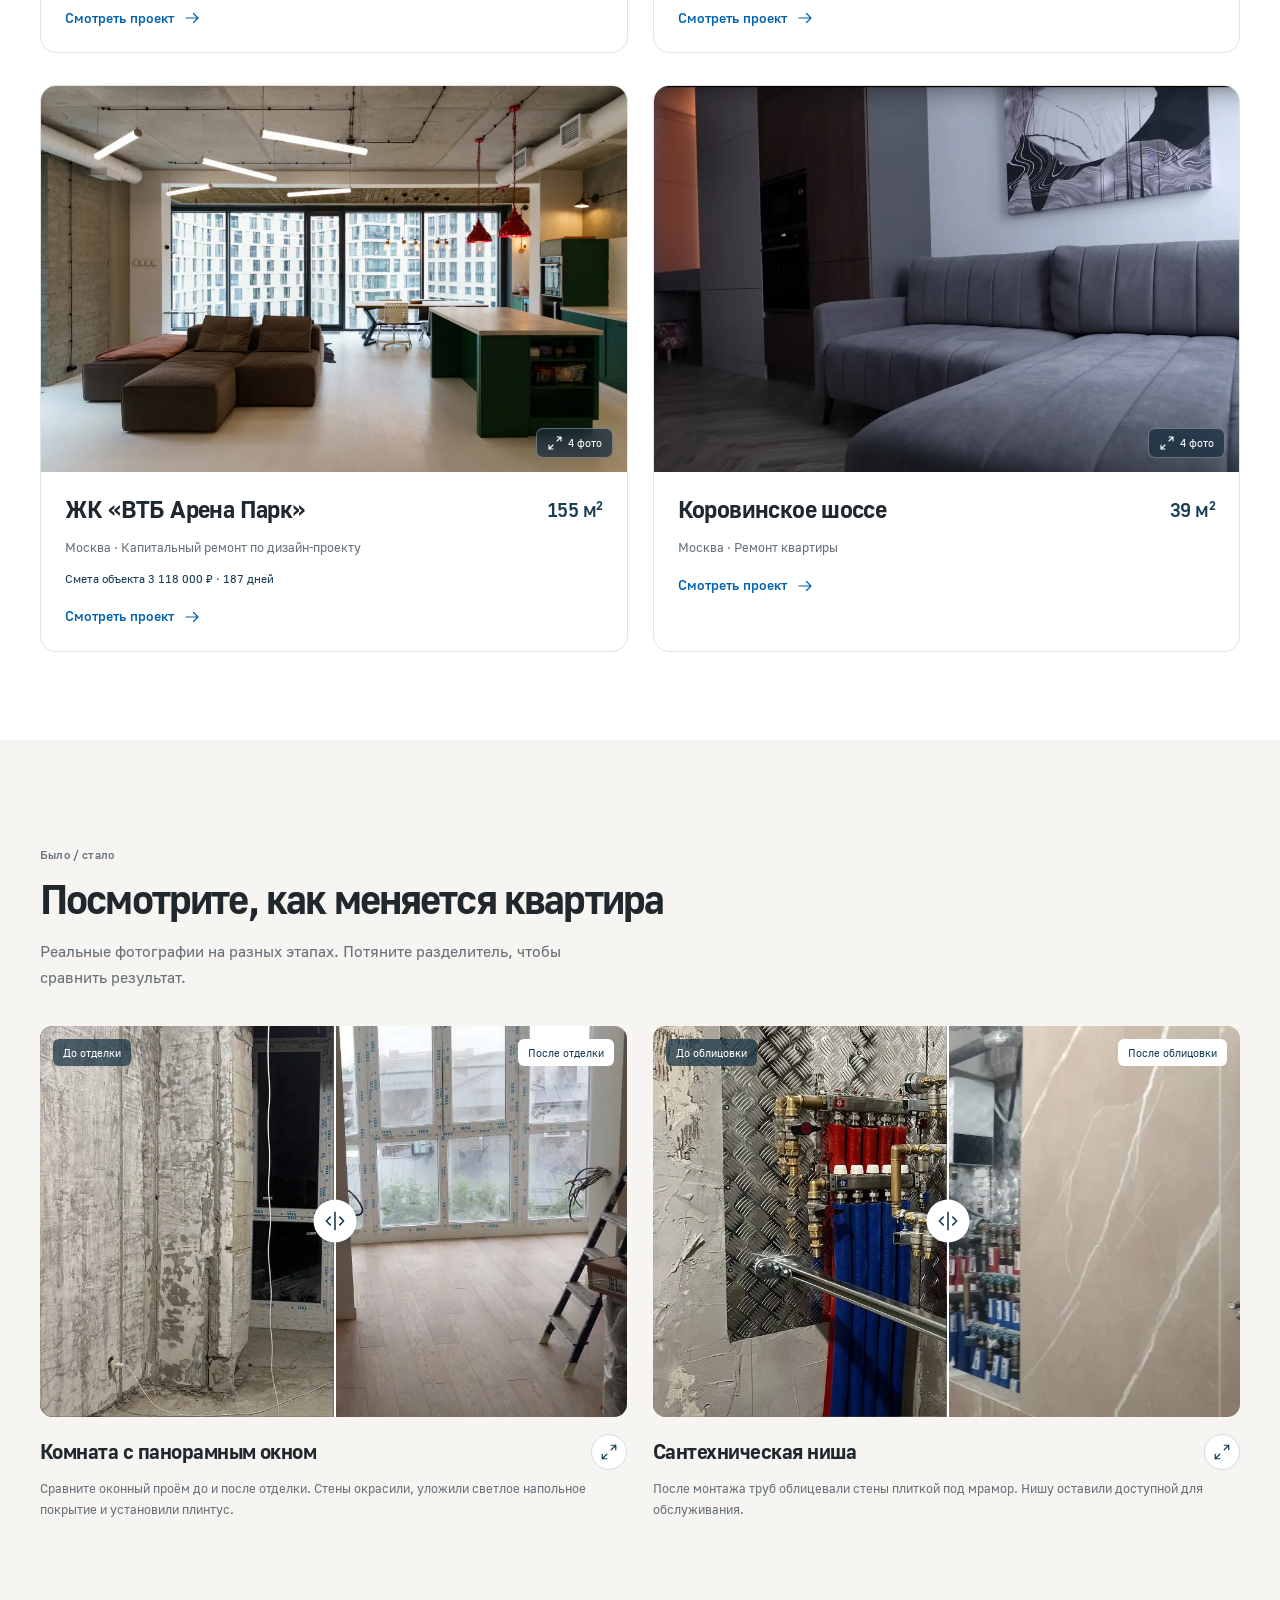
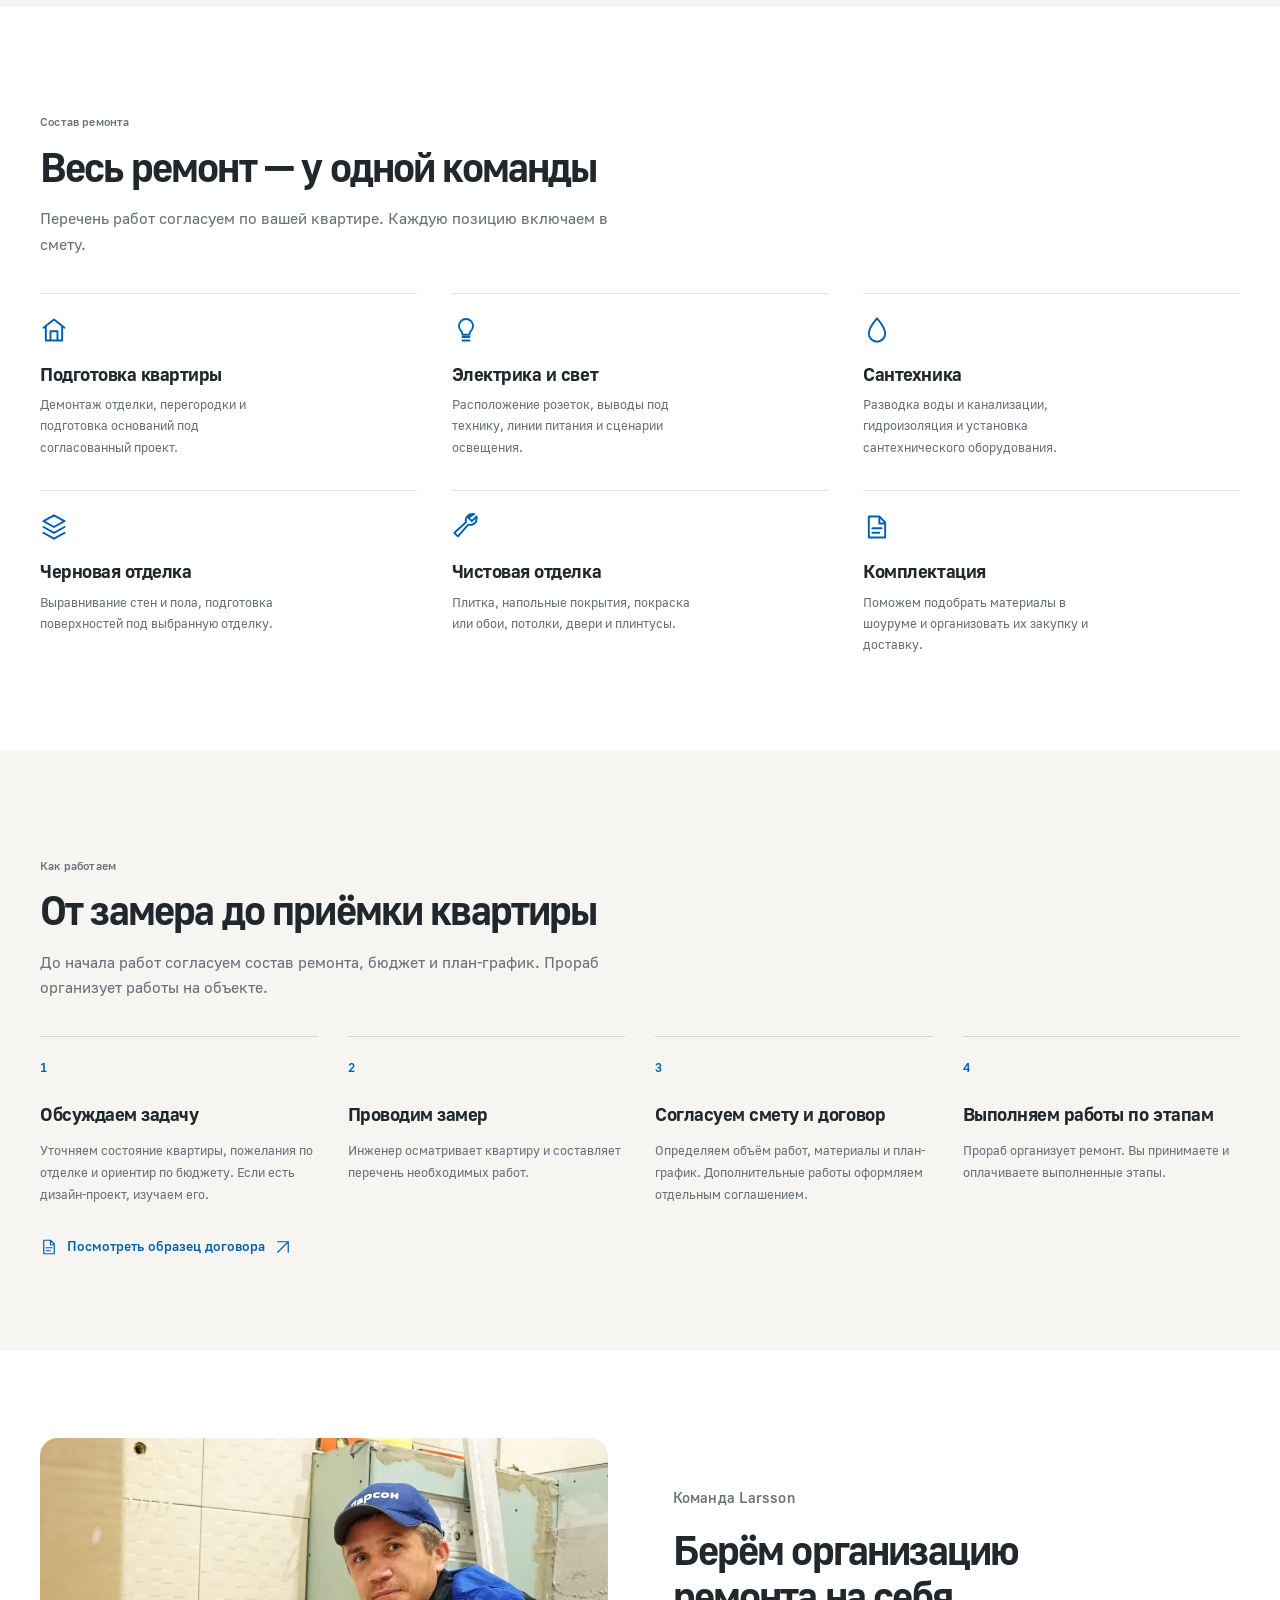
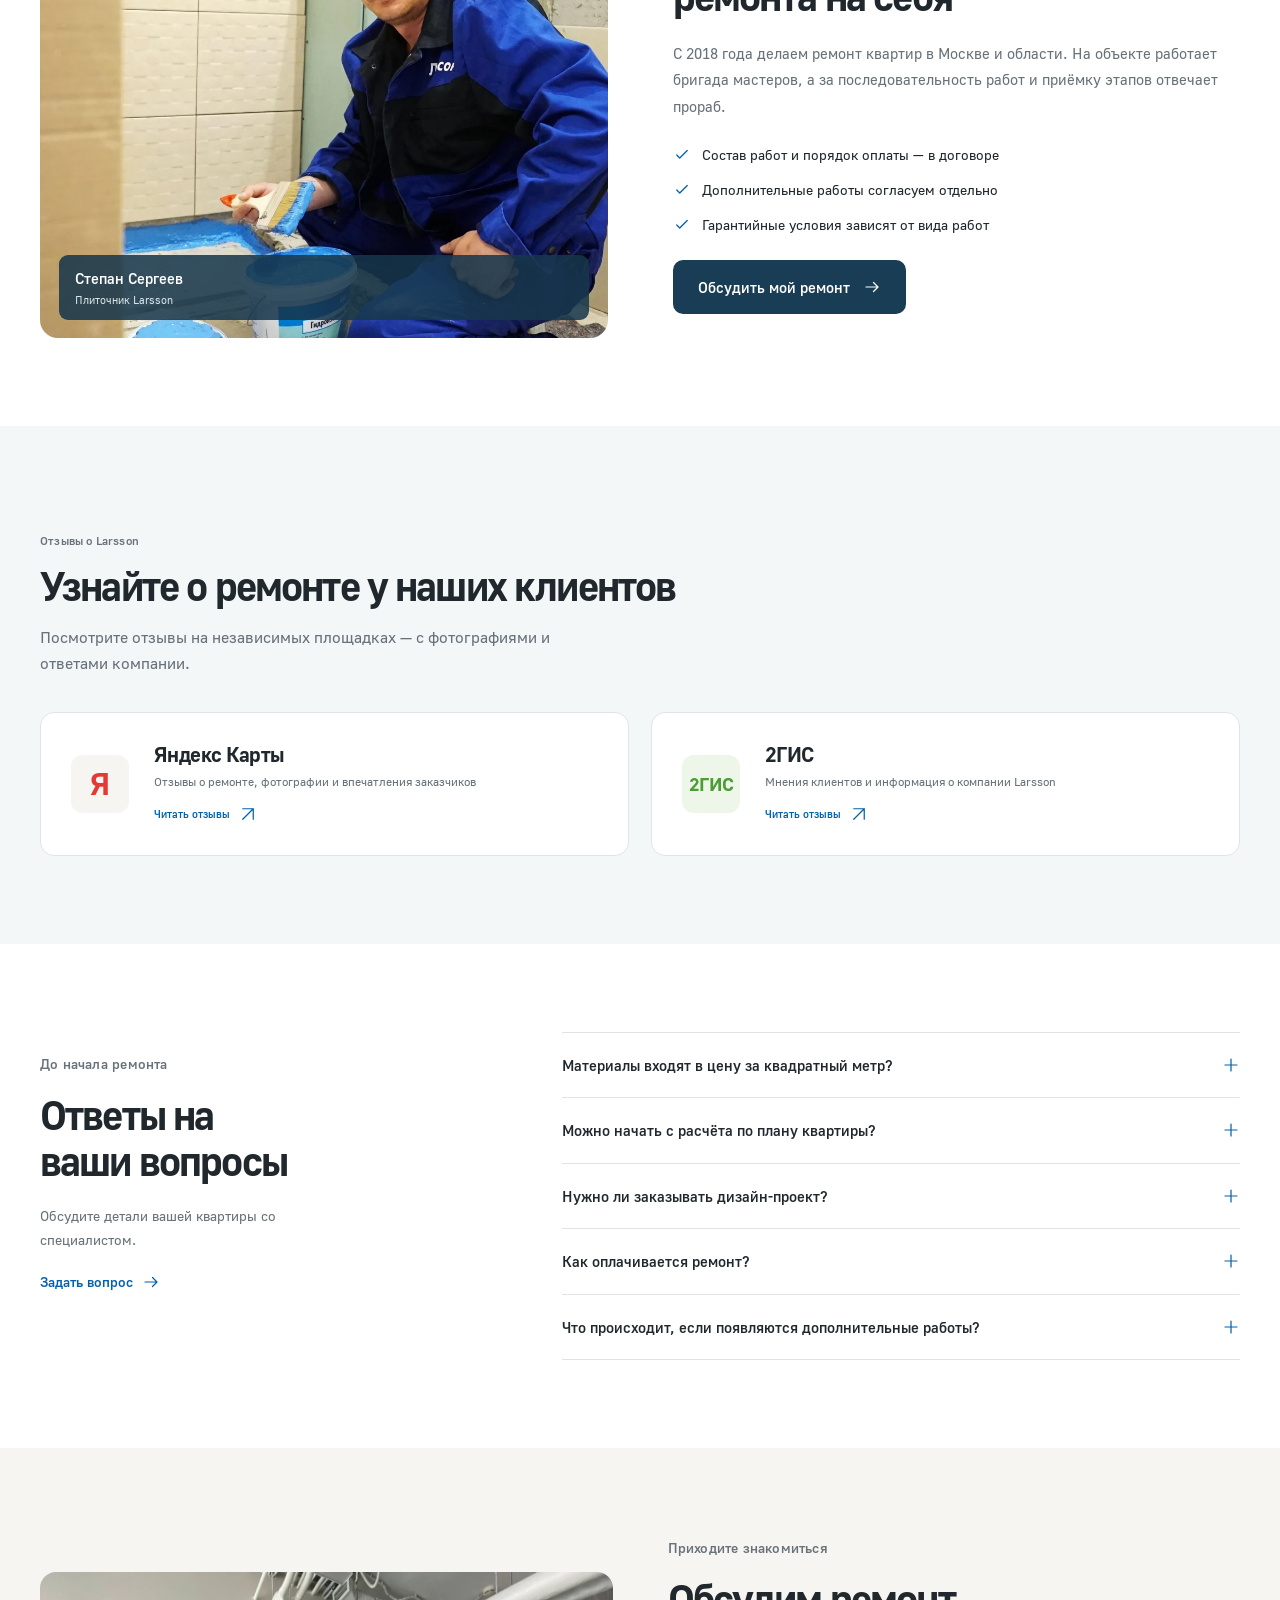
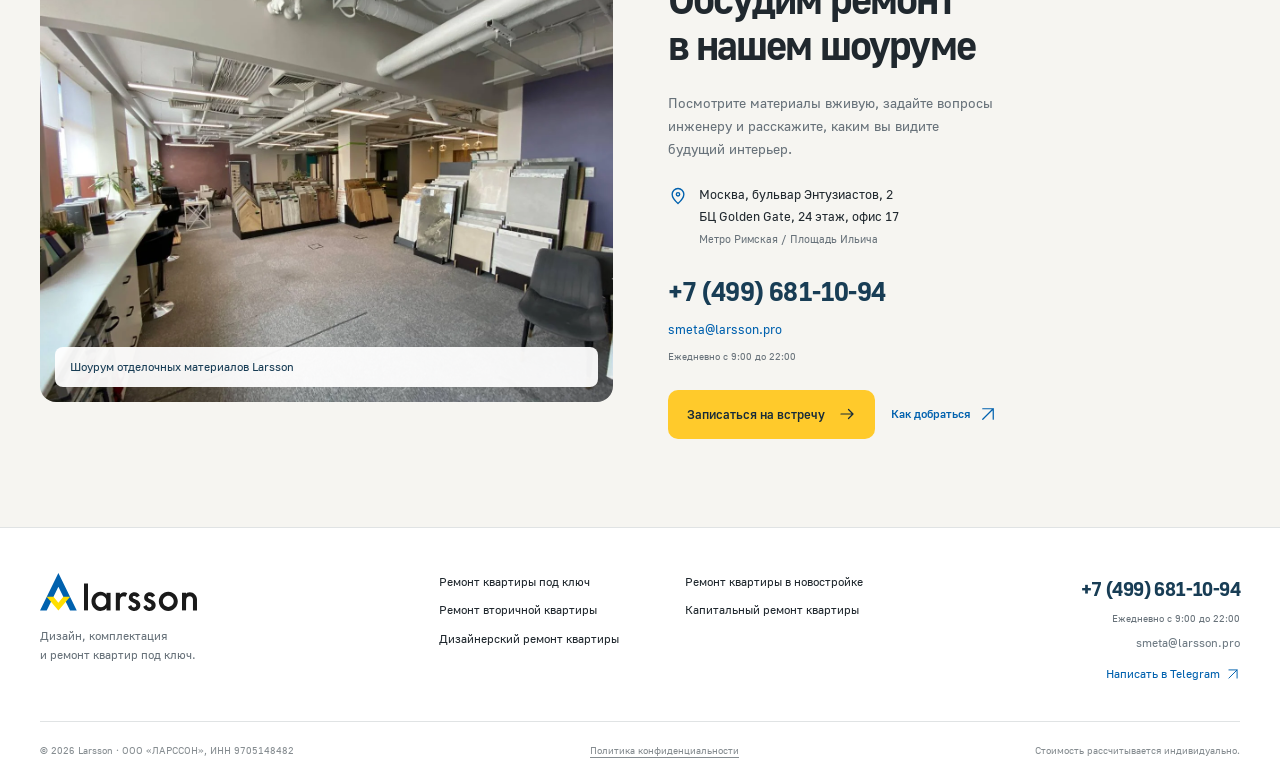
==== commit e11e1e2a: "Обновить главную и данные сайта" ====
--- a/index.html
+++ b/index.html
@@ -1 +1 @@
-<!doctype html><html lang="ru" id="top" data-metrika=""><head><meta charset="utf-8"><meta name="viewport" content="width=device-width, initial-scale=1"><meta name="theme-color" content="#f8f8f4"><title>Ремонт квартир под ключ в Москве и области — Larsson</title><meta name="description" content="Ремонт квартир под ключ с поэтапной оплатой. Посмотрите реальные объекты Larsson, сравните фотографии и запишитесь на бесплатный замер в Москве и области."><link rel="canonical" href="https://ulin-roman.github.io/larsson-remont/"><meta property="og:type" content="website"><meta property="og:locale" content="ru_RU"><meta property="og:title" content="Ремонт квартир под ключ в Москве и области — Larsson"><meta property="og:description" content="Ремонт квартир под ключ с поэтапной оплатой. Посмотрите реальные объекты Larsson, сравните фотографии и запишитесь на бесплатный замер в Москве и области."><meta property="og:url" content="https://ulin-roman.github.io/larsson-remont/"><meta property="og:image" content="https://ulin-roman.github.io/larsson-remont/assets/hero-1.webp"><link rel="icon" href="./assets/mark.svg" type="image/svg+xml"><link rel="stylesheet" href="./assets/site.css"><script defer src="./assets/site.js"></script><script type="application/ld+json">{"@context":"https://schema.org","@graph":[{"@type":"HomeAndConstructionBusiness","@id":"https://ulin-roman.github.io/larsson-remont/#organization","name":"Larsson","telephone":"+74996811094","url":"https://ulin-roman.github.io/larsson-remont/","areaServed":["Москва","Московская область"]},{"@type":"WebPage","url":"https://ulin-roman.github.io/larsson-remont/","name":"Ремонт квартир под ключ в Москве и области — Larsson","description":"Ремонт квартир под ключ с поэтапной оплатой. Посмотрите реальные объекты Larsson, сравните фотографии и запишитесь на бесплатный замер в Москве и области.","inLanguage":"ru","isPartOf":{"@type":"WebSite","url":"https://ulin-roman.github.io/larsson-remont/","name":"Larsson"}}]}</script></head><body><a class="skip" href="#main">К содержанию</a><header class="header"><div class="wrap header-inner"><a class="brand" href="./" aria-label="Larsson — главная"><span class="logo-mark" aria-hidden="true"><i></i><i></i><i></i></span><span class="wordmark">Larsson<span>.</span></span></a><nav id="navigation" aria-label="Основная навигация"><a href="./#uslugi">Услуги</a><a href="./portfolio/">Портфолио</a><a href="./#process">Как работаем</a><a href="./kontakty/">Контакты</a></nav><div class="header-end"><a class="head-phone" data-action="phone" href="tel:+74996811094">+7 (499) 681-10-94</a><a class="button button-outline head-cta" href="./kontakty/">Обсудить ремонт <svg aria-hidden="true" focusable="false" width="14" height="14" viewBox="0 0 24 24" fill="none" stroke="currentColor" stroke-width="1.6" stroke-linecap="round" stroke-linejoin="round"><path d="M5 19 19 5M6 5h13v13"/></svg></a><button type="button" class="menu-toggle" aria-label="Открыть меню" aria-controls="navigation" aria-expanded="false"><svg aria-hidden="true" focusable="false" width="20" height="20" viewBox="0 0 24 24" fill="none" stroke="currentColor" stroke-width="1.6" stroke-linecap="round" stroke-linejoin="round"><path d="M3 7h18M3 12h18M3 17h18"/></svg></button></div></div></header><main id="main"><div class="wrap"><section class="hero" aria-label="Ремонт квартир под ключ"><div class="hero-photos"><img class="hero-photo active" src="./assets/hero-1.webp" alt="Квартира на Новослободской" loading="eager" fetchpriority="high"><img class="hero-photo" data-src="./assets/hero-2.webp" alt="ЖК «ЗИЛАРТ»" decoding="async"><img class="hero-photo" data-src="./assets/hero-3.webp" alt="ЖК «ВТБ Арена Парк»" decoding="async"></div><div class="hero-shade"></div><div class="hero-copy"><div class="geo"><svg aria-hidden="true" focusable="false" width="14" height="14" viewBox="0 0 24 24" fill="none" stroke="currentColor" stroke-width="1.6" stroke-linecap="round" stroke-linejoin="round"><path d="M19 10c0 5-7 11-7 11S5 15 5 10a7 7 0 1 1 14 0Z"/><circle cx="12" cy="10" r="2.1"/></svg> Москва и Московская область</div><h1>Ремонт квартир<br><em>под ключ</em></h1><p>От первого замера до чистовой отделки.<br>Согласуем смету и график работ до начала ремонта.</p><div class="hero-actions"><a class="button button-green" data-action="estimate" href="./smeta/">Узнать стоимость <svg aria-hidden="true" focusable="false" width="17" height="17" viewBox="0 0 24 24" fill="none" stroke="currentColor" stroke-width="1.6" stroke-linecap="round" stroke-linejoin="round"><path d="M5 19 19 5M6 5h13v13"/></svg></a><a class="hero-link" href="#raboty">Смотреть работы <svg aria-hidden="true" focusable="false" width="15" height="15" viewBox="0 0 24 24" fill="none" stroke="currentColor" stroke-width="1.6" stroke-linecap="round" stroke-linejoin="round"><path d="M12 4v15m-6-6 6 6 6-6"/></svg></a></div></div><div class="hero-controls"><span class="hero-caption" aria-live="polite">Квартира на Новослободской</span><button aria-label="Предыдущий интерьер" data-hero="-1"><svg aria-hidden="true" focusable="false" width="16" height="16" viewBox="0 0 24 24" fill="none" stroke="currentColor" stroke-width="1.6" stroke-linecap="round" stroke-linejoin="round"><path d="M20 12H5m6-6-6 6 6 6"/></svg></button><button aria-label="Следующий интерьер" data-hero="1"><svg aria-hidden="true" focusable="false" width="16" height="16" viewBox="0 0 24 24" fill="none" stroke="currentColor" stroke-width="1.6" stroke-linecap="round" stroke-linejoin="round"><path d="M4 12h15m-6-6 6 6-6 6"/></svg></button></div><script type="application/json" id="hero-captions">["Квартира на Новослободской","ЖК «ЗИЛАРТ»","ЖК «ВТБ Арена Парк»"]</script></section><div class="benefits"><span><svg aria-hidden="true" focusable="false" width="20" height="20" viewBox="0 0 24 24" fill="none" stroke="currentColor" stroke-width="1.6" stroke-linecap="round" stroke-linejoin="round"><path d="M7 3h7l4 4v14H5V3h2Zm7 0v5h4M8 12h7m-7 4h5"/></svg>Работаем по договору</span><span><svg aria-hidden="true" focusable="false" width="20" height="20" viewBox="0 0 24 24" fill="none" stroke="currentColor" stroke-width="1.6" stroke-linecap="round" stroke-linejoin="round"><rect x="3" y="6" width="18" height="14" rx="2"/><path d="m5 6 12-3v3m4 5h-6v5h6"/><path d="M17 13.5h.3"/></svg>Поэтапная оплата</span><span><svg aria-hidden="true" focusable="false" width="20" height="20" viewBox="0 0 24 24" fill="none" stroke="currentColor" stroke-width="1.6" stroke-linecap="round" stroke-linejoin="round"><path d="m12 2 8 3v6c0 5-4 9-8 11-4-2-8-6-8-11V5l8-3Z"/><path d="m8.5 11.5 2.5 2.5 5-5"/></svg>Гарантия до 3 лет</span></div></div><section class="wrap content-section portfolio" id="raboty"><div class="section-head"><div><div class="eyebrow"><span aria-hidden="true"></span>Портфолио</div><h2>Было <em>и</em> стало</h2></div><a class="section-link" href="./portfolio/">Все работы <svg aria-hidden="true" focusable="false" width="16" height="16" viewBox="0 0 24 24" fill="none" stroke="currentColor" stroke-width="1.6" stroke-linecap="round" stroke-linejoin="round"><path d="M5 19 19 5M6 5h13v13"/></svg></a></div><div class="works-grid"><article class="work-card"><div class="compare" style="--pos:46%"><img class="compare-after" src="./assets/works/backup-aivazovskogo-after.webp" alt="Та же комната со светлым полом, окрашенными стенами и плинтусом" loading="lazy" decoding="async"><img class="compare-before" src="./assets/works/backup-aivazovskogo-before.webp" alt="Комната с бетонным полом и неотделанными стенами у окна" loading="lazy" decoding="async"><span class="photo-tag tag-before">До отделки</span><span class="photo-tag tag-after">После отделки</span><div class="compare-line" aria-hidden="true"><span><svg aria-hidden="true" focusable="false" width="23" height="23" viewBox="0 0 24 24" fill="none" stroke="currentColor" stroke-width="1.6" stroke-linecap="round" stroke-linejoin="round"><path d="m8 7-5 5 5 5m8-10 5 5-5 5"/></svg></span></div><input class="compare-range" aria-label="Сравнить до и после ремонта — Комната с панорамным окном" type="range" min="0" max="100" value="46"></div><div class="work-caption"><div><p class="work-meta">Московская область · ул. Айвазовского</p><h3>Комната с панорамным окном</h3></div><button class="round view-work" data-work="0" aria-label="Увеличить фото — Комната с панорамным окном"><svg aria-hidden="true" focusable="false" width="17" height="17" viewBox="0 0 24 24" fill="none" stroke="currentColor" stroke-width="1.6" stroke-linecap="round" stroke-linejoin="round"><path d="M15 3h6v6m-6 0 6-6M9 21H3v-6m0 6 6-6"/></svg></button></div><p class="work-note">Сравните оконный проём до и после отделки. Стены окрасили, уложили светлое напольное покрытие и установили плинтус.</p></article><article class="work-card"><div class="compare" style="--pos:46%"><img class="compare-after" src="./assets/works/backup-bathroom-after.webp" alt="Стена с облицовкой и открытым доступом к тому же узлу" loading="lazy" decoding="async"><img class="compare-before" src="./assets/works/backup-bathroom-before.webp" alt="Открытый узел водоснабжения перед укладкой плитки" loading="lazy" decoding="async"><span class="photo-tag tag-before">До облицовки</span><span class="photo-tag tag-after">После облицовки</span><div class="compare-line" aria-hidden="true"><span><svg aria-hidden="true" focusable="false" width="23" height="23" viewBox="0 0 24 24" fill="none" stroke="currentColor" stroke-width="1.6" stroke-linecap="round" stroke-linejoin="round"><path d="m8 7-5 5 5 5m8-10 5 5-5 5"/></svg></span></div><input class="compare-range" aria-label="Сравнить до и после ремонта — Сантехническая ниша" type="range" min="0" max="100" value="46"></div><div class="work-caption"><div><p class="work-meta">Московская область · ул. Айвазовского</p><h3>Сантехническая ниша</h3></div><button class="round view-work" data-work="1" aria-label="Увеличить фото — Сантехническая ниша"><svg aria-hidden="true" focusable="false" width="17" height="17" viewBox="0 0 24 24" fill="none" stroke="currentColor" stroke-width="1.6" stroke-linecap="round" stroke-linejoin="round"><path d="M15 3h6v6m-6 0 6-6M9 21H3v-6m0 6 6-6"/></svg></button></div><p class="work-note">После монтажа труб облицевали стены плиткой под мрамор. Нишу оставили доступной для обслуживания.</p></article></div></section><dialog id="gallery-dialog" aria-labelledby="dialog-title"><div class="dialog-head"><h2 id="dialog-title">Фотографии проекта</h2><button class="round" data-close aria-label="Закрыть фотографии"><svg aria-hidden="true" focusable="false" width="20" height="20" viewBox="0 0 24 24" fill="none" stroke="currentColor" stroke-width="1.6" stroke-linecap="round" stroke-linejoin="round"><path d="m5 5 14 14m0-14L5 19"/></svg></button></div><div id="dialog-photos"></div><div class="dialog-foot"><a class="button button-dark" id="similar-project" href="./smeta/">Хочу такой ремонт <svg aria-hidden="true" focusable="false" width="15" height="15" viewBox="0 0 24 24" fill="none" stroke="currentColor" stroke-width="1.6" stroke-linecap="round" stroke-linejoin="round"><path d="M5 19 19 5M6 5h13v13"/></svg></a><div id="dialog-nav"><button type="button" class="round" data-project-step="-1" aria-label="Предыдущий проект"><svg aria-hidden="true" focusable="false" width="16" height="16" viewBox="0 0 24 24" fill="none" stroke="currentColor" stroke-width="1.6" stroke-linecap="round" stroke-linejoin="round"><path d="M20 12H5m6-6-6 6 6 6"/></svg></button><span id="dialog-counter"></span><button type="button" class="round" data-project-step="1" aria-label="Следующий проект"><svg aria-hidden="true" focusable="false" width="16" height="16" viewBox="0 0 24 24" fill="none" stroke="currentColor" stroke-width="1.6" stroke-linecap="round" stroke-linejoin="round"><path d="M4 12h15m-6-6 6 6-6 6"/></svg></button></div></div></dialog><section id="uslugi" class="services-section"><div class="wrap services-layout"><div><div class="eyebrow"><span aria-hidden="true"></span>Услуги</div><h2>Какой ремонт<br><em>вам нужен?</em></h2></div><div class="service-list"><a href="./remont-kvartiry-pod-klyuch/"><span>Ремонт квартиры под ключ</span><i><svg aria-hidden="true" focusable="false" width="20" height="20" viewBox="0 0 24 24" fill="none" stroke="currentColor" stroke-width="1.6" stroke-linecap="round" stroke-linejoin="round"><path d="M5 19 19 5M6 5h13v13"/></svg></i></a><a href="./remont-v-novostroyke/"><span>Ремонт квартиры в новостройке</span><i><svg aria-hidden="true" focusable="false" width="20" height="20" viewBox="0 0 24 24" fill="none" stroke="currentColor" stroke-width="1.6" stroke-linecap="round" stroke-linejoin="round"><path d="M5 19 19 5M6 5h13v13"/></svg></i></a><a href="./remont-vtorichnogo-zhilya/"><span>Ремонт вторичной квартиры</span><i><svg aria-hidden="true" focusable="false" width="20" height="20" viewBox="0 0 24 24" fill="none" stroke="currentColor" stroke-width="1.6" stroke-linecap="round" stroke-linejoin="round"><path d="M5 19 19 5M6 5h13v13"/></svg></i></a><a href="./kapitalnyy-remont-kvartiry/"><span>Капитальный ремонт квартиры</span><i><svg aria-hidden="true" focusable="false" width="20" height="20" viewBox="0 0 24 24" fill="none" stroke="currentColor" stroke-width="1.6" stroke-linecap="round" stroke-linejoin="round"><path d="M5 19 19 5M6 5h13v13"/></svg></i></a><a href="./dizaynerskiy-remont-kvartiry/"><span>Дизайнерский ремонт квартиры</span><i><svg aria-hidden="true" focusable="false" width="20" height="20" viewBox="0 0 24 24" fill="none" stroke="currentColor" stroke-width="1.6" stroke-linecap="round" stroke-linejoin="round"><path d="M5 19 19 5M6 5h13v13"/></svg></i></a></div></div></section><section id="process" class="wrap content-section process"><div class="section-head"><div><div class="eyebrow"><span aria-hidden="true"></span>Процесс</div><h2>Как проходит <em>ремонт</em></h2></div></div><div class="steps"><article><span class="step-index">01</span><h3>Замер квартиры</h3><p>Инженер осмотрит квартиру и обсудит с вами планировку, отделку и пожелания по материалам.</p></article><article><span class="step-index">02</span><h3>Смета и договор</h3><p>Согласуем перечень работ по помещениям, бюджет и последовательность этапов.</p></article><article><span class="step-index">03</span><h3>Работы и приёмка</h3><p>Прораб ведёт объект. Вы принимаете выполненные этапы и оплачиваете их по договору.</p></article></div></section><section class="wrap contact-wrap"><div class="contact-band"><div><div class="eyebrow"><span aria-hidden="true"></span>Бесплатный замер</div><h2>Обсудим <em>ваш ремонт?</em></h2><p>Покажите план квартиры или расскажите, что хотите изменить.<br>Подскажем, с чего начать, и договоримся о замере.</p></div><div class="contact-actions"><a class="button button-green" data-action="estimate" href="./smeta/">Узнать стоимость <svg aria-hidden="true" focusable="false" width="17" height="17" viewBox="0 0 24 24" fill="none" stroke="currentColor" stroke-width="1.6" stroke-linecap="round" stroke-linejoin="round"><path d="M5 19 19 5M6 5h13v13"/></svg></a><a class="light-link" data-action="telegram" href="https://t.me/LarssonRemont">Написать в Telegram <svg aria-hidden="true" focusable="false" width="16" height="16" viewBox="0 0 24 24" fill="none" stroke="currentColor" stroke-width="1.6" stroke-linecap="round" stroke-linejoin="round"><path d="M5 19 19 5M6 5h13v13"/></svg></a></div></div></section></main><footer><div class="wrap foot"><a class="brand" aria-label="Larsson — главная" href="./"><span class="logo-mark" aria-hidden="true"><i></i><i></i><i></i></span><span class="wordmark">Larsson<span>.</span></span></a><span>Ремонт квартир в Москве и области</span><a href="./portfolio/">Портфолио</a><a href="./kontakty/">Контакты</a><a class="to-top" href="#top">Наверх ↑</a></div></footer></body></html>+<!doctype html><html lang="ru" data-metrika=""><head><meta charset="utf-8"><meta name="viewport" content="width=device-width,initial-scale=1"><meta name="theme-color" content="#183d55"><title>Ремонт квартир под ключ в Москве — цены и проекты Larsson</title><meta name="description" content="Ремонт квартир в Москве и области. Цены и состав работ, реальные проекты, бесплатный замер и подробная смета. Оплата по этапам после приёмки."><link rel="canonical" href="https://ulin-roman.github.io/larsson-remont/"><meta property="og:type" content="website"><meta property="og:locale" content="ru_RU"><meta property="og:title" content="Ремонт квартир под ключ в Москве — цены и проекты Larsson"><meta property="og:description" content="Ремонт квартир в Москве и области. Цены и состав работ, реальные проекты, бесплатный замер и подробная смета. Оплата по этапам после приёмки."><meta property="og:url" content="https://ulin-roman.github.io/larsson-remont/"><meta property="og:image" content="https://ulin-roman.github.io/larsson-remont/assets/projects/zilart-living.webp"><link rel="icon" type="image/svg+xml" href="./assets/mark.svg"><link rel="preload" as="font" type="font/woff2" href="./assets/fonts/golos-regular.woff2" crossorigin><link rel="stylesheet" href="./assets/site.css"><script src="./assets/site.js" defer></script><script type="application/ld+json">{"@context":"https://schema.org","@graph":[{"@type":"HomeAndConstructionBusiness","@id":"https://ulin-roman.github.io/larsson-remont/#company","name":"Larsson","url":"https://ulin-roman.github.io/larsson-remont/","telephone":"+74996811094","email":"smeta@larsson.pro","areaServed":["Москва","Московская область"],"address":{"@type":"PostalAddress","streetAddress":"бульвар Энтузиастов, 2","addressLocality":"Москва","addressCountry":"RU"}},{"@type":"WebPage","name":"Ремонт квартир под ключ в Москве — цены и проекты Larsson","description":"Ремонт квартир в Москве и области. Цены и состав работ, реальные проекты, бесплатный замер и подробная смета. Оплата по этапам после приёмки.","url":"https://ulin-roman.github.io/larsson-remont/","inLanguage":"ru","isPartOf":{"@type":"WebSite","name":"Larsson","url":"https://ulin-roman.github.io/larsson-remont/"}}]}</script></head><body data-base="./"><a class="skip-link" href="#main">Перейти к содержанию</a><div class="topbar"><div class="container topbar-inner"><span><svg width="14" height="14" viewBox="0 0 24 24" fill="none" stroke="currentColor" stroke-width="1.65" stroke-linecap="round" stroke-linejoin="round" aria-hidden="true" focusable="false"><path d="M19 10c0 5-7 11-7 11S5 15 5 10a7 7 0 1 1 14 0Z"/><circle cx="12" cy="10" r="2"/></svg> Москва и Московская область</span><a href="https://yandex.com/maps/-/CPBy6J5r" target="_blank" rel="noopener">Шоурум на м. Римская</a><span>Ежедневно с 9:00 до 22:00</span></div></div><header class="site-header"><div class="container header-inner"><a class="brand" href="./" aria-label="Larsson — главная"><img src="./assets/logo.svg" alt="Larsson" class="" loading="lazy" decoding="async"><span class="brand-copy">Дизайн и ремонт квартир<br>с 2018 года</span></a><nav class="main-nav" id="main-nav" aria-label="Основная навигация"><a href="./#stoimost">Ремонт и цены</a><a href="./portfolio/">Наши работы</a><a href="./#process">Как работаем</a><a href="./#reviews">Отзывы</a><a href="./kontakty/">Контакты</a></nav><div class="header-contact"><a class="phone" href="tel:+74996811094" data-action="phone">+7 (499) 681-10-94</a><button class="callback-link js-quote" type="button">Обсудить ремонт</button></div><button class="menu-toggle" type="button" aria-expanded="false" aria-controls="main-nav" aria-label="Открыть меню"><svg width="22" height="22" viewBox="0 0 24 24" fill="none" stroke="currentColor" stroke-width="1.65" stroke-linecap="round" stroke-linejoin="round" aria-hidden="true" focusable="false"><path d="M4 7h16M4 12h16M4 17h16"/></svg></button></div></header><main id="main"><section class="hero container"><div class="hero-grid"><div class="hero-content"><p class="kicker">Москва и Московская область</p><h1>Ремонт квартир<br><span class="accent">под ключ в Москве</span></h1><p class="hero-intro">От первого замера до готовой квартиры. Возьмём на себя работы, закупку материалов и контроль каждого этапа.</p><ul class="hero-checks"><li><svg width="18" height="18" viewBox="0 0 24 24" fill="none" stroke="currentColor" stroke-width="1.65" stroke-linecap="round" stroke-linejoin="round" aria-hidden="true" focusable="false"><path d="m5 12 4 4L19 6"/></svg>Согласуем смету и график до начала работ</li><li><svg width="18" height="18" viewBox="0 0 24 24" fill="none" stroke="currentColor" stroke-width="1.65" stroke-linecap="round" stroke-linejoin="round" aria-hidden="true" focusable="false"><path d="m5 12 4 4L19 6"/></svg>Оплата после приёмки выполненных этапов</li><li><svg width="18" height="18" viewBox="0 0 24 24" fill="none" stroke="currentColor" stroke-width="1.65" stroke-linecap="round" stroke-linejoin="round" aria-hidden="true" focusable="false"><path d="m5 12 4 4L19 6"/></svg>Прораб отвечает за организацию ремонта</li></ul><div class="hero-actions"><a class="btn btn-primary" href="#raschet" data-action="calculator">Рассчитать стоимость <svg width="18" height="18" viewBox="0 0 24 24" fill="none" stroke="currentColor" stroke-width="1.65" stroke-linecap="round" stroke-linejoin="round" aria-hidden="true" focusable="false"><path d="M4 12h16m-6-6 6 6-6 6"/></svg></a><a class="btn btn-secondary" href="#projects">Посмотреть работы</a></div><p class="hero-note"><svg width="16" height="16" viewBox="0 0 24 24" fill="none" stroke="currentColor" stroke-width="1.65" stroke-linecap="round" stroke-linejoin="round" aria-hidden="true" focusable="false"><path d="m4 17 13-13 4 4L8 21l-4-4Zm3-3 2 2m1-5 2 2m1-5 2 2m1-5 2 2"/></svg>Выезд инженера и замер — бесплатно</p></div><figure class="hero-visual"><img src="./assets/projects/zilart-living.webp" alt="Гостиная с серым диваном и кухней в ЖК ЗИЛАРТ" class="hero-image" loading="eager" decoding="async" fetchpriority="high"><figcaption class="project-caption"><div><span>Реальный проект Larsson</span><strong>ЖК «ЗИЛАРТ» · 54 м²</strong></div><a href="#projects" aria-label="Посмотреть проекты"><svg width="22" height="22" viewBox="0 0 24 24" fill="none" stroke="currentColor" stroke-width="1.65" stroke-linecap="round" stroke-linejoin="round" aria-hidden="true" focusable="false"><path d="M5 19 19 5M5 5h14v14"/></svg></a></figcaption></figure></div></section><div class="container trust-strip"><div class="trust-item"><svg width="27" height="27" viewBox="0 0 24 24" fill="none" stroke="currentColor" stroke-width="1.65" stroke-linecap="round" stroke-linejoin="round" aria-hidden="true" focusable="false"><path d="m4 17 13-13 4 4L8 21l-4-4Zm3-3 2 2m1-5 2 2m1-5 2 2m1-5 2 2"/></svg><div><strong>Бесплатный замер</strong><span>Смета по вашей квартире</span></div></div><div class="trust-item"><svg width="27" height="27" viewBox="0 0 24 24" fill="none" stroke="currentColor" stroke-width="1.65" stroke-linecap="round" stroke-linejoin="round" aria-hidden="true" focusable="false"><rect x="3" y="6" width="18" height="14" rx="2"/><path d="m5 6 11-3v3m5 5h-6v5h6"/><circle cx="17.5" cy="13.5" r=".5"/></svg><div><strong>Поэтапная оплата</strong><span>После приёмки работ</span></div></div><div class="trust-item"><svg width="27" height="27" viewBox="0 0 24 24" fill="none" stroke="currentColor" stroke-width="1.65" stroke-linecap="round" stroke-linejoin="round" aria-hidden="true" focusable="false"><path d="M5 3h9l5 5v13H5V3Zm9 0v6h5M8 13h8m-8 4h6"/></svg><div><strong>Работаем по договору</strong><span>Согласуем состав и сроки</span></div></div><div class="trust-item"><svg width="27" height="27" viewBox="0 0 24 24" fill="none" stroke="currentColor" stroke-width="1.65" stroke-linecap="round" stroke-linejoin="round" aria-hidden="true" focusable="false"><path d="m12 2 8 3v6c0 5-4 9-8 11-4-2-8-6-8-11V5l8-3Z"/><path d="m8 12 3 3 5-6"/></svg><div><strong>Гарантия на работы</strong><span>Условия — в договоре</span></div></div></div><section class="section container" id="stoimost"><div class="section-head"><div><p class="kicker">Ремонт и стоимость</p><h2>Подберём ремонт под вашу квартиру</h2><p>Площадь, состояние квартиры и уровень отделки определяют бюджет. Сравните состав работ и ориентиры стоимости.</p></div></div><div class="pricing-grid"><article class="price-card"><span class="price-card-label">Комфорт</span><h3>Ремонт в новостройке</h3><div class="price"><strong>20–35 тыс. ₽</strong><span>за м² · работы</span></div><ul class="price-scope"><li><svg width="16" height="16" viewBox="0 0 24 24" fill="none" stroke="currentColor" stroke-width="1.65" stroke-linecap="round" stroke-linejoin="round" aria-hidden="true" focusable="false"><path d="m5 12 4 4L19 6"/></svg>Перегородки и зонирование по проекту</li><li><svg width="16" height="16" viewBox="0 0 24 24" fill="none" stroke="currentColor" stroke-width="1.65" stroke-linecap="round" stroke-linejoin="round" aria-hidden="true" focusable="false"><path d="m5 12 4 4L19 6"/></svg>Подготовка пола, стен и потолка</li><li><svg width="16" height="16" viewBox="0 0 24 24" fill="none" stroke="currentColor" stroke-width="1.65" stroke-linecap="round" stroke-linejoin="round" aria-hidden="true" focusable="false"><path d="m5 12 4 4L19 6"/></svg>Электрика и сантехнические работы</li><li><svg width="16" height="16" viewBox="0 0 24 24" fill="none" stroke="currentColor" stroke-width="1.65" stroke-linecap="round" stroke-linejoin="round" aria-hidden="true" focusable="false"><path d="m5 12 4 4L19 6"/></svg>Финишная отделка</li></ul><button type="button" class="btn btn-secondary js-quote" data-service="Новостройка" data-action="estimate">Рассчитать мою квартиру<svg width="18" height="18" viewBox="0 0 24 24" fill="none" stroke="currentColor" stroke-width="1.65" stroke-linecap="round" stroke-linejoin="round" aria-hidden="true" focusable="false"><path d="M4 12h16m-6-6 6 6-6 6"/></svg></button><a class="text-link price-foot" href="./remont-v-novostroyke/">Подробнее о ремонте <svg width="15" height="15" viewBox="0 0 24 24" fill="none" stroke="currentColor" stroke-width="1.65" stroke-linecap="round" stroke-linejoin="round" aria-hidden="true" focusable="false"><path d="M5 19 19 5M5 5h14v14"/></svg></a></article><article class="price-card featured"><span class="price-card-label">Комфорт</span><h3>Ремонт вторички</h3><div class="price"><strong>22–37 тыс. ₽</strong><span>за м² · работы</span></div><ul class="price-scope"><li><svg width="16" height="16" viewBox="0 0 24 24" fill="none" stroke="currentColor" stroke-width="1.65" stroke-linecap="round" stroke-linejoin="round" aria-hidden="true" focusable="false"><path d="m5 12 4 4L19 6"/></svg>Демонтаж старой отделки</li><li><svg width="16" height="16" viewBox="0 0 24 24" fill="none" stroke="currentColor" stroke-width="1.65" stroke-linecap="round" stroke-linejoin="round" aria-hidden="true" focusable="false"><path d="m5 12 4 4L19 6"/></svg>Подготовка и выравнивание оснований</li><li><svg width="16" height="16" viewBox="0 0 24 24" fill="none" stroke="currentColor" stroke-width="1.65" stroke-linecap="round" stroke-linejoin="round" aria-hidden="true" focusable="false"><path d="m5 12 4 4L19 6"/></svg>Замена электрики и сантехники</li><li><svg width="16" height="16" viewBox="0 0 24 24" fill="none" stroke="currentColor" stroke-width="1.65" stroke-linecap="round" stroke-linejoin="round" aria-hidden="true" focusable="false"><path d="m5 12 4 4L19 6"/></svg>Финишная отделка</li></ul><button type="button" class="btn btn-primary js-quote" data-service="Вторичное жильё" data-action="estimate">Рассчитать мою квартиру<svg width="18" height="18" viewBox="0 0 24 24" fill="none" stroke="currentColor" stroke-width="1.65" stroke-linecap="round" stroke-linejoin="round" aria-hidden="true" focusable="false"><path d="M4 12h16m-6-6 6 6-6 6"/></svg></button><a class="text-link price-foot" href="./remont-vtorichnogo-zhilya/">Подробнее о ремонте <svg width="15" height="15" viewBox="0 0 24 24" fill="none" stroke="currentColor" stroke-width="1.65" stroke-linecap="round" stroke-linejoin="round" aria-hidden="true" focusable="false"><path d="M5 19 19 5M5 5h14v14"/></svg></a></article><article class="price-card"><span class="price-card-label">Премиум · новостройка</span><h3>Дизайнерский ремонт</h3><div class="price"><strong>35–50 тыс. ₽</strong><span>за м² · работы</span></div><ul class="price-scope"><li><svg width="16" height="16" viewBox="0 0 24 24" fill="none" stroke="currentColor" stroke-width="1.65" stroke-linecap="round" stroke-linejoin="round" aria-hidden="true" focusable="false"><path d="m5 12 4 4L19 6"/></svg>Работы по проектным решениям</li><li><svg width="16" height="16" viewBox="0 0 24 24" fill="none" stroke="currentColor" stroke-width="1.65" stroke-linecap="round" stroke-linejoin="round" aria-hidden="true" focusable="false"><path d="m5 12 4 4L19 6"/></svg>Улучшенная подготовка поверхностей Q4</li><li><svg width="16" height="16" viewBox="0 0 24 24" fill="none" stroke="currentColor" stroke-width="1.65" stroke-linecap="round" stroke-linejoin="round" aria-hidden="true" focusable="false"><path d="m5 12 4 4L19 6"/></svg>Инженерные системы и чистовая отделка</li><li><svg width="16" height="16" viewBox="0 0 24 24" fill="none" stroke="currentColor" stroke-width="1.65" stroke-linecap="round" stroke-linejoin="round" aria-hidden="true" focusable="false"><path d="m5 12 4 4L19 6"/></svg>Материалы и комплектация под проект</li></ul><button type="button" class="btn btn-secondary js-quote" data-service="По дизайн-проекту" data-action="estimate">Рассчитать мою квартиру<svg width="18" height="18" viewBox="0 0 24 24" fill="none" stroke="currentColor" stroke-width="1.65" stroke-linecap="round" stroke-linejoin="round" aria-hidden="true" focusable="false"><path d="M4 12h16m-6-6 6 6-6 6"/></svg></button><a class="text-link price-foot" href="./dizaynerskiy-remont-kvartiry/">Подробнее о ремонте <svg width="15" height="15" viewBox="0 0 24 24" fill="none" stroke="currentColor" stroke-width="1.65" stroke-linecap="round" stroke-linejoin="round" aria-hidden="true" focusable="false"><path d="M5 19 19 5M5 5h14v14"/></svg></a></article></div><p class="pricing-note">Ориентиры Larsson для квартиры 60 м². Материалы, дизайн-проект и комплектация рассчитываются отдельно. Точная стоимость и сроки — после замера и согласования состава работ.</p></section><section class="budget-section" id="raschet"><div class="container budget-grid"><div class="budget-intro"><p class="kicker">Стоимость ремонта</p><h2>Узнайте бюджет<br>вашего ремонта</h2><p>Выберите параметры квартиры, чтобы увидеть предварительный ориентир. Для подробной сметы запишитесь на бесплатный замер.</p><div class="budget-expert"><img src="./assets/company/engineer.webp" alt="Константин Лонгаев из команды Larsson в шоуруме отделочных материалов" class="" loading="lazy" decoding="async"><div><strong>Константин Лонгаев</strong><span>Специалист по расчёту сметы</span></div></div></div><form class="budget-form" id="budget-form"><fieldset class="object-choice"><legend>Какая у вас квартира?</legend><label><input type="radio" name="property" value="novostroyka" checked><span>Новостройка</span></label><label><input type="radio" name="property" value="vtorichka"><span>Вторичка</span></label></fieldset><div class="budget-fields"><label class="input-label" for="budget-area">Площадь квартиры, м²<input id="budget-area" name="area" type="number" min="15" max="250" step="1" value="60" inputmode="numeric" required></label><label class="input-label" for="budget-level">Уровень ремонта<select id="budget-level" name="level"><option value="comfort">Комфорт</option><option value="premium">Премиум</option></select></label></div><label class="range-label" for="budget-range">Площадь от 15 до 250 м²</label><input id="budget-range" type="range" min="15" max="250" value="60" aria-label="Площадь квартиры в квадратных метрах"><div class="budget-result" aria-live="polite" aria-atomic="true"><span>Предварительно за работы</span><strong><span id="budget-low">1 200 000 ₽</span> — <span id="budget-high">2 100 000 ₽</span></strong></div><button type="submit" class="btn btn-primary">Получить подробную смету <svg width="18" height="18" viewBox="0 0 24 24" fill="none" stroke="currentColor" stroke-width="1.65" stroke-linecap="round" stroke-linejoin="round" aria-hidden="true" focusable="false"><path d="M4 12h16m-6-6 6 6-6 6"/></svg></button><p class="budget-disclaimer">Пропорциональный расчёт по тарифам для 60 м². Состав работ и состояние квартиры могут изменить стоимость. Материалы — отдельно.</p><noscript><a class="text-link" href="https://larsson-remont.ru/ver_3.3/remont-kvartir-pod-kluch_copy.php#calc">Открыть калькулятор Larsson</a></noscript></form></div></section><section class="section container" id="projects"><div class="section-head"><div><p class="kicker">Портфолио</p><h2>Наши завершённые ремонты</h2><p>Фотографии завершённых объектов Larsson. Откройте проект, чтобы рассмотреть отделку, свет и детали.</p></div><a class="text-link" href="./portfolio/">Все проекты <svg width="18" height="18" viewBox="0 0 24 24" fill="none" stroke="currentColor" stroke-width="1.65" stroke-linecap="round" stroke-linejoin="round" aria-hidden="true" focusable="false"><path d="M5 19 19 5M5 5h14v14"/></svg></a></div><div class="portfolio-tools"><div class="filter-buttons" role="group" aria-label="Фильтр по площади"><button type="button" data-filter="all" aria-pressed="true">Все квартиры</button><button type="button" data-filter="compact" aria-pressed="false">До 60 м²</button><button type="button" data-filter="spacious" aria-pressed="false">Более 60 м²</button></div><span id="project-result-count">4 проекта</span></div><div class="projects-grid"><article class="project-card" data-area="117"><button type="button" class="project-cover js-project" data-project="0" aria-label="Посмотреть проект — Квартира на Новослободской"><img src="./assets/projects/novoslobodskaya-living.webp" alt="Гостиная с диваном и зелёным креслом на Новослободской" class="" loading="lazy" decoding="async"><span class="project-count"><svg width="16" height="16" viewBox="0 0 24 24" fill="none" stroke="currentColor" stroke-width="1.65" stroke-linecap="round" stroke-linejoin="round" aria-hidden="true" focusable="false"><path d="M15 3h6v6m0-6-6 6M9 21H3v-6m0 6 6-6"/></svg> 4 фото</span></button><div class="project-info"><div class="project-title-row"><h3><a href="./proekt-novoslobodskaya/">Квартира на Новослободской</a></h3><span class="project-area">117 м²</span></div><p class="project-meta">Москва · Ремонт квартиры</p><button type="button" class="text-link js-project" data-project="0">Смотреть проект <svg width="17" height="17" viewBox="0 0 24 24" fill="none" stroke="currentColor" stroke-width="1.65" stroke-linecap="round" stroke-linejoin="round" aria-hidden="true" focusable="false"><path d="M4 12h16m-6-6 6 6-6 6"/></svg></button></div></article><article class="project-card" data-area="54"><button type="button" class="project-cover js-project" data-project="1" aria-label="Посмотреть проект — ЖК «ЗИЛАРТ»"><img src="./assets/projects/zilart-living.webp" alt="Гостиная с серым диваном и кухней в ЖК ЗИЛАРТ" class="" loading="lazy" decoding="async"><span class="project-count"><svg width="16" height="16" viewBox="0 0 24 24" fill="none" stroke="currentColor" stroke-width="1.65" stroke-linecap="round" stroke-linejoin="round" aria-hidden="true" focusable="false"><path d="M15 3h6v6m0-6-6 6M9 21H3v-6m0 6 6-6"/></svg> 4 фото</span></button><div class="project-info"><div class="project-title-row"><h3><a href="./proekt-zilart/">ЖК «ЗИЛАРТ»</a></h3><span class="project-area">54 м²</span></div><p class="project-meta">Москва · Ремонт квартиры</p><button type="button" class="text-link js-project" data-project="1">Смотреть проект <svg width="17" height="17" viewBox="0 0 24 24" fill="none" stroke="currentColor" stroke-width="1.65" stroke-linecap="round" stroke-linejoin="round" aria-hidden="true" focusable="false"><path d="M4 12h16m-6-6 6 6-6 6"/></svg></button></div></article><article class="project-card" data-area="155"><button type="button" class="project-cover js-project" data-project="2" aria-label="Посмотреть проект — ЖК «ВТБ Арена Парк»"><img src="./assets/projects/vtb-arena-living.webp" alt="Кухня-гостиная в стиле лофт с большими окнами в ЖК ВТБ Арена Парк" class="" loading="lazy" decoding="async"><span class="project-count"><svg width="16" height="16" viewBox="0 0 24 24" fill="none" stroke="currentColor" stroke-width="1.65" stroke-linecap="round" stroke-linejoin="round" aria-hidden="true" focusable="false"><path d="M15 3h6v6m0-6-6 6M9 21H3v-6m0 6 6-6"/></svg> 4 фото</span></button><div class="project-info"><div class="project-title-row"><h3><a href="./proekt-vtb-arena/">ЖК «ВТБ Арена Парк»</a></h3><span class="project-area">155 м²</span></div><p class="project-meta">Москва · Капитальный ремонт по дизайн-проекту</p><p class="project-case-price">Смета объекта 3 118 000 ₽ · 187 дней</p><button type="button" class="text-link js-project" data-project="2">Смотреть проект <svg width="17" height="17" viewBox="0 0 24 24" fill="none" stroke="currentColor" stroke-width="1.65" stroke-linecap="round" stroke-linejoin="round" aria-hidden="true" focusable="false"><path d="M4 12h16m-6-6 6 6-6 6"/></svg></button></div></article><article class="project-card" data-area="39"><button type="button" class="project-cover js-project" data-project="3" aria-label="Посмотреть проект — Коровинское шоссе"><img src="./assets/projects/korovinskoe-living.webp" alt="Гостиная с угловым диваном на Коровинском шоссе" class="" loading="lazy" decoding="async"><span class="project-count"><svg width="16" height="16" viewBox="0 0 24 24" fill="none" stroke="currentColor" stroke-width="1.65" stroke-linecap="round" stroke-linejoin="round" aria-hidden="true" focusable="false"><path d="M15 3h6v6m0-6-6 6M9 21H3v-6m0 6 6-6"/></svg> 4 фото</span></button><div class="project-info"><div class="project-title-row"><h3><a href="./proekt-korovinskoe/">Коровинское шоссе</a></h3><span class="project-area">39 м²</span></div><p class="project-meta">Москва · Ремонт квартиры</p><button type="button" class="text-link js-project" data-project="3">Смотреть проект <svg width="17" height="17" viewBox="0 0 24 24" fill="none" stroke="currentColor" stroke-width="1.65" stroke-linecap="round" stroke-linejoin="round" aria-hidden="true" focusable="false"><path d="M4 12h16m-6-6 6 6-6 6"/></svg></button></div></article></div></section><section class="section compare-section"><div class="container"><div class="section-head"><div><p class="kicker">Было / стало</p><h2>Посмотрите, как меняется квартира</h2><p>Реальные фотографии на разных этапах. Потяните разделитель, чтобы сравнить результат.</p></div></div><div class="compare-grid"><article class="comparison-card" id="comparison-0"><div class="comparison" style="--position:50%"><img src="./assets/works/backup-aivazovskogo-after.webp" alt="Та же комната со светлым полом, окрашенными стенами и плинтусом" class="compare-after" loading="lazy" decoding="async"><img src="./assets/works/backup-aivazovskogo-before.webp" alt="Комната с бетонным полом и неотделанными стенами у окна" class="compare-before" loading="lazy" decoding="async"><span class="compare-label before">До отделки</span><span class="compare-label after">После отделки</span><span class="compare-handle" aria-hidden="true"><svg width="23" height="23" viewBox="0 0 24 24" fill="none" stroke="currentColor" stroke-width="1.65" stroke-linecap="round" stroke-linejoin="round" aria-hidden="true" focusable="false"><path d="m7 8-4 4 4 4m10-8 4 4-4 4M12 3v18"/></svg></span><input class="compare-range" type="range" min="0" max="100" value="50" aria-label="Сравнить фотографии — Комната с панорамным окном"></div><div class="comparison-title"><h3>Комната с панорамным окном</h3><button class="round-button js-compare" data-compare="0" type="button" aria-label="Открыть фотографии целиком"><svg width="18" height="18" viewBox="0 0 24 24" fill="none" stroke="currentColor" stroke-width="1.65" stroke-linecap="round" stroke-linejoin="round" aria-hidden="true" focusable="false"><path d="M15 3h6v6m0-6-6 6M9 21H3v-6m0 6 6-6"/></svg></button></div><p>Сравните оконный проём до и после отделки. Стены окрасили, уложили светлое напольное покрытие и установили плинтус.</p></article><article class="comparison-card" id="comparison-1"><div class="comparison" style="--position:50%"><img src="./assets/works/backup-bathroom-after.webp" alt="Стена с облицовкой и открытым доступом к тому же узлу" class="compare-after" loading="lazy" decoding="async"><img src="./assets/works/backup-bathroom-before.webp" alt="Открытый узел водоснабжения перед укладкой плитки" class="compare-before" loading="lazy" decoding="async"><span class="compare-label before">До облицовки</span><span class="compare-label after">После облицовки</span><span class="compare-handle" aria-hidden="true"><svg width="23" height="23" viewBox="0 0 24 24" fill="none" stroke="currentColor" stroke-width="1.65" stroke-linecap="round" stroke-linejoin="round" aria-hidden="true" focusable="false"><path d="m7 8-4 4 4 4m10-8 4 4-4 4M12 3v18"/></svg></span><input class="compare-range" type="range" min="0" max="100" value="50" aria-label="Сравнить фотографии — Сантехническая ниша"></div><div class="comparison-title"><h3>Сантехническая ниша</h3><button class="round-button js-compare" data-compare="1" type="button" aria-label="Открыть фотографии целиком"><svg width="18" height="18" viewBox="0 0 24 24" fill="none" stroke="currentColor" stroke-width="1.65" stroke-linecap="round" stroke-linejoin="round" aria-hidden="true" focusable="false"><path d="M15 3h6v6m0-6-6 6M9 21H3v-6m0 6 6-6"/></svg></button></div><p>После монтажа труб облицевали стены плиткой под мрамор. Нишу оставили доступной для обслуживания.</p></article></div></div></section><section class="section container" id="included"><div class="section-head"><div><p class="kicker">Состав ремонта</p><h2>Весь ремонт — у одной команды</h2><p>Перечень работ согласуем по вашей квартире. Каждую позицию включаем в смету.</p></div></div><div class="included-grid"><article><svg width="28" height="28" viewBox="0 0 24 24" fill="none" stroke="currentColor" stroke-width="1.65" stroke-linecap="round" stroke-linejoin="round" aria-hidden="true" focusable="false"><path d="m3 10 9-7 9 7M5 9v12h14V9M9 21v-8h6v8"/></svg><h3>Подготовка квартиры</h3><p>Демонтаж отделки, перегородки и подготовка оснований под согласованный проект.</p></article><article><svg width="28" height="28" viewBox="0 0 24 24" fill="none" stroke="currentColor" stroke-width="1.65" stroke-linecap="round" stroke-linejoin="round" aria-hidden="true" focusable="false"><path d="M9 18h6m-6 3h6M8 13a6 6 0 1 1 8 0c-1 1-1 2-1 3H9c0-1 0-2-1-3Z"/></svg><h3>Электрика и свет</h3><p>Расположение розеток, выводы под технику, линии питания и сценарии освещения.</p></article><article><svg width="28" height="28" viewBox="0 0 24 24" fill="none" stroke="currentColor" stroke-width="1.65" stroke-linecap="round" stroke-linejoin="round" aria-hidden="true" focusable="false"><path d="M12 2S5 10 5 15a7 7 0 0 0 14 0c0-5-7-13-7-13Z"/></svg><h3>Сантехника</h3><p>Разводка воды и канализации, гидроизоляция и установка сантехнического оборудования.</p></article><article><svg width="28" height="28" viewBox="0 0 24 24" fill="none" stroke="currentColor" stroke-width="1.65" stroke-linecap="round" stroke-linejoin="round" aria-hidden="true" focusable="false"><path d="m3 7 9-5 9 5-9 5-9-5Zm0 5 9 5 9-5M3 17l9 5 9-5"/></svg><h3>Черновая отделка</h3><p>Выравнивание стен и пола, подготовка поверхностей под выбранную отделку.</p></article><article><svg width="28" height="28" viewBox="0 0 24 24" fill="none" stroke="currentColor" stroke-width="1.65" stroke-linecap="round" stroke-linejoin="round" aria-hidden="true" focusable="false"><path d="m14 4 3 3 4-4c1 5-3 8-7 7L5 20l-3-3 10-9c-1-4 2-8 7-7l-5 3Z"/></svg><h3>Чистовая отделка</h3><p>Плитка, напольные покрытия, покраска или обои, потолки, двери и плинтусы.</p></article><article><svg width="28" height="28" viewBox="0 0 24 24" fill="none" stroke="currentColor" stroke-width="1.65" stroke-linecap="round" stroke-linejoin="round" aria-hidden="true" focusable="false"><path d="M5 3h9l5 5v13H5V3Zm9 0v6h5M8 13h8m-8 4h6"/></svg><h3>Комплектация</h3><p>Поможем подобрать материалы в шоуруме и организовать их закупку и доставку.</p></article></div></section><section class="section process-section" id="process"><div class="container"><div class="section-head"><div><p class="kicker">Как работаем</p><h2>От замера до приёмки квартиры</h2><p>До начала работ согласуем состав ремонта, бюджет и план-график. Прораб организует работы на объекте.</p></div></div><div class="process-grid"><article><span class="step-number">1</span><h3>Обсуждаем задачу</h3><p>Уточняем состояние квартиры, пожелания по отделке и ориентир по бюджету. Если есть дизайн-проект, изучаем его.</p></article><article><span class="step-number">2</span><h3>Проводим замер</h3><p>Инженер осматривает квартиру и составляет перечень необходимых работ.</p></article><article><span class="step-number">3</span><h3>Согласуем смету и договор</h3><p>Определяем объём работ, материалы и план-график. Дополнительные работы оформляем отдельным соглашением.</p></article><article><span class="step-number">4</span><h3>Выполняем работы по этапам</h3><p>Прораб организует ремонт. Вы принимаете и оплачиваете выполненные этапы.</p></article></div><a class="text-link contract-link" href="https://drive.google.com/file/d/1Y4DfAq8WkqnKNRmJ4frCQaP2fPrHBYDE/view" target="_blank" rel="noopener"><svg width="18" height="18" viewBox="0 0 24 24" fill="none" stroke="currentColor" stroke-width="1.65" stroke-linecap="round" stroke-linejoin="round" aria-hidden="true" focusable="false"><path d="M5 3h9l5 5v13H5V3Zm9 0v6h5M8 13h8m-8 4h6"/></svg>Посмотреть образец договора <svg width="15" height="15" viewBox="0 0 24 24" fill="none" stroke="currentColor" stroke-width="1.65" stroke-linecap="round" stroke-linejoin="round" aria-hidden="true" focusable="false"><path d="M5 19 19 5M5 5h14v14"/></svg></a></div></section><section class="section container"><div class="company-grid"><figure class="company-photo"><img src="./assets/company/master.webp" alt="Плиточник Степан Сергеев за работой на объекте Larsson" class="" loading="lazy" decoding="async"><figcaption><strong>Степан Сергеев</strong><span>Плиточник Larsson</span></figcaption></figure><div class="company-copy"><p class="kicker">Команда Larsson</p><h2>Берём организацию<br>ремонта на себя</h2><p>С 2018 года делаем ремонт квартир в Москве и области. На объекте работает бригада мастеров, а за последовательность работ и приёмку этапов отвечает прораб.</p><ul class="company-points"><li><svg width="19" height="19" viewBox="0 0 24 24" fill="none" stroke="currentColor" stroke-width="1.65" stroke-linecap="round" stroke-linejoin="round" aria-hidden="true" focusable="false"><path d="m5 12 4 4L19 6"/></svg>Состав работ и порядок оплаты — в договоре</li><li><svg width="19" height="19" viewBox="0 0 24 24" fill="none" stroke="currentColor" stroke-width="1.65" stroke-linecap="round" stroke-linejoin="round" aria-hidden="true" focusable="false"><path d="m5 12 4 4L19 6"/></svg>Дополнительные работы согласуем отдельно</li><li><svg width="19" height="19" viewBox="0 0 24 24" fill="none" stroke="currentColor" stroke-width="1.65" stroke-linecap="round" stroke-linejoin="round" aria-hidden="true" focusable="false"><path d="m5 12 4 4L19 6"/></svg>Гарантийные условия зависят от вида работ</li></ul><button type="button" class="btn btn-dark js-quote" data-service="" data-action="estimate">Обсудить мой ремонт<svg width="18" height="18" viewBox="0 0 24 24" fill="none" stroke="currentColor" stroke-width="1.65" stroke-linecap="round" stroke-linejoin="round" aria-hidden="true" focusable="false"><path d="M4 12h16m-6-6 6 6-6 6"/></svg></button></div></div></section><section class="section reviews-section" id="reviews"><div class="container"><div class="section-head"><div><p class="kicker">Отзывы о Larsson</p><h2>Узнайте о ремонте у наших клиентов</h2><p>Посмотрите отзывы на независимых площадках — с фотографиями и ответами компании.</p></div></div><div class="reviews-grid"><a class="review-source" href="https://yandex.com/maps/org/larsson/116510795227/reviews/" target="_blank" rel="noopener"><span class="review-source-logo yandex-logo">Я</span><div><h3>Яндекс Карты</h3><p>Отзывы о ремонте, фотографии и впечатления заказчиков</p><span class="text-link">Читать отзывы <svg width="18" height="18" viewBox="0 0 24 24" fill="none" stroke="currentColor" stroke-width="1.65" stroke-linecap="round" stroke-linejoin="round" aria-hidden="true" focusable="false"><path d="M5 19 19 5M5 5h14v14"/></svg></span></div></a><a class="review-source" href="https://2gis.ru/moscow/firm/70000001043179911/tab/reviews" target="_blank" rel="noopener"><span class="review-source-logo gis-logo">2ГИС</span><div><h3>2ГИС</h3><p>Мнения клиентов и информация о компании Larsson</p><span class="text-link">Читать отзывы <svg width="18" height="18" viewBox="0 0 24 24" fill="none" stroke="currentColor" stroke-width="1.65" stroke-linecap="round" stroke-linejoin="round" aria-hidden="true" focusable="false"><path d="M5 19 19 5M5 5h14v14"/></svg></span></div></a></div></div></section><section class="section container"><div class="faq-grid"><div class="faq-intro"><p class="kicker">До начала ремонта</p><h2>Ответы на<br>ваши вопросы</h2><p>Обсудите детали вашей квартиры со специалистом.</p><button type="button" class="text-link js-quote" data-service="" data-action="estimate">Задать вопрос<svg width="18" height="18" viewBox="0 0 24 24" fill="none" stroke="currentColor" stroke-width="1.65" stroke-linecap="round" stroke-linejoin="round" aria-hidden="true" focusable="false"><path d="M4 12h16m-6-6 6 6-6 6"/></svg></button></div><div class="faq-list"><details><summary>Материалы входят в цену за квадратный метр?<svg width="20" height="20" viewBox="0 0 24 24" fill="none" stroke="currentColor" stroke-width="1.65" stroke-linecap="round" stroke-linejoin="round" aria-hidden="true" focusable="false"><path d="M4 12h16M12 4v16"/></svg></summary><p>Стоимость работ и материалов рассчитывается отдельно. До начала ремонта согласуем, что закупает компания, что вы выбираете сами и какие позиции входят в смету.</p></details><details><summary>Можно начать с расчёта по плану квартиры?<svg width="20" height="20" viewBox="0 0 24 24" fill="none" stroke="currentColor" stroke-width="1.65" stroke-linecap="round" stroke-linejoin="round" aria-hidden="true" focusable="false"><path d="M4 12h16M12 4v16"/></svg></summary><p>Да. Пришлите план или готовый дизайн-проект — подготовим ориентир по стоимости. Состояние оснований и инженерных систем уточняем на объекте.</p></details><details><summary>Нужно ли заказывать дизайн-проект?<svg width="20" height="20" viewBox="0 0 24 24" fill="none" stroke="currentColor" stroke-width="1.65" stroke-linecap="round" stroke-linejoin="round" aria-hidden="true" focusable="false"><path d="M4 12h16M12 4v16"/></svg></summary><p>Состав проекта зависит от задачи. Рабочие чертежи помогают заранее определить перегородки, мебель, свет и точки подключения. Полный дизайн-проект дополнительно показывает будущий интерьер.</p></details><details><summary>Как оплачивается ремонт?<svg width="20" height="20" viewBox="0 0 24 24" fill="none" stroke="currentColor" stroke-width="1.65" stroke-linecap="round" stroke-linejoin="round" aria-hidden="true" focusable="false"><path d="M4 12h16M12 4v16"/></svg></summary><p>По договору выполненные работы принимаются по актам и оплачиваются поэтапно. Порядок закупки материалов и оплат согласуем до начала ремонта.</p></details><details><summary>Что происходит, если появляются дополнительные работы?<svg width="20" height="20" viewBox="0 0 24 24" fill="none" stroke="currentColor" stroke-width="1.65" stroke-linecap="round" stroke-linejoin="round" aria-hidden="true" focusable="false"><path d="M4 12h16M12 4v16"/></svg></summary><p>Состав и стоимость дополнительных работ согласуются отдельно и оформляются в договорных документах.</p></details></div></div></section><section class="section contact-section" id="contacts"><div class="container contact-grid"><figure class="showroom-photo"><img src="./assets/company/showroom.webp" alt="Образцы плитки, напольных покрытий и отделочных материалов в шоуруме Larsson" class="" loading="lazy" decoding="async"><figcaption>Шоурум отделочных материалов Larsson</figcaption></figure><div class="contact-card"><p class="kicker">Приходите знакомиться</p><h2>Обсудим ремонт<br>в нашем шоуруме</h2><p>Посмотрите материалы вживую, задайте вопросы инженеру и расскажите, каким вы видите будущий интерьер.</p><address><svg width="20" height="20" viewBox="0 0 24 24" fill="none" stroke="currentColor" stroke-width="1.65" stroke-linecap="round" stroke-linejoin="round" aria-hidden="true" focusable="false"><path d="M19 10c0 5-7 11-7 11S5 15 5 10a7 7 0 1 1 14 0Z"/><circle cx="12" cy="10" r="2"/></svg><span>Москва, бульвар Энтузиастов, 2<br>БЦ Golden Gate, 24 этаж, офис 17<br><small>Метро Римская / Площадь Ильича</small></span></address><div class="contact-links"><a class="phone" href="tel:+74996811094" data-action="phone">+7 (499) 681-10-94</a><a href="mailto:smeta@larsson.pro" data-action="email">smeta@larsson.pro</a></div><p class="contact-hours">Ежедневно с 9:00 до 22:00</p><div class="contact-buttons"><button type="button" class="btn btn-primary js-quote" data-service="" data-action="estimate">Записаться на встречу<svg width="18" height="18" viewBox="0 0 24 24" fill="none" stroke="currentColor" stroke-width="1.65" stroke-linecap="round" stroke-linejoin="round" aria-hidden="true" focusable="false"><path d="M4 12h16m-6-6 6 6-6 6"/></svg></button><a class="text-link" href="https://yandex.com/maps/-/CPBy6J5r" target="_blank" rel="noopener">Как добраться <svg width="16" height="16" viewBox="0 0 24 24" fill="none" stroke="currentColor" stroke-width="1.65" stroke-linecap="round" stroke-linejoin="round" aria-hidden="true" focusable="false"><path d="M5 19 19 5M5 5h14v14"/></svg></a></div></div></div></section></main><footer class="site-footer"><div class="container footer-main"><div class="footer-brand"><a href="./" aria-label="Larsson — главная"><img src="./assets/logo.svg" alt="Larsson" class="" loading="lazy" decoding="async"></a><p>Дизайн, комплектация<br>и ремонт квартир под ключ.</p></div><nav class="footer-nav" aria-label="Услуги"><a href="./remont-kvartiry-pod-klyuch/">Ремонт квартиры под ключ</a><a href="./remont-v-novostroyke/">Ремонт квартиры в новостройке</a><a href="./remont-vtorichnogo-zhilya/">Ремонт вторичной квартиры</a><a href="./kapitalnyy-remont-kvartiry/">Капитальный ремонт квартиры</a><a href="./dizaynerskiy-remont-kvartiry/">Дизайнерский ремонт квартиры</a></nav><div class="footer-contact"><a class="phone" href="tel:+74996811094" data-action="phone">+7 (499) 681-10-94</a><span>Ежедневно с 9:00 до 22:00</span><a href="mailto:smeta@larsson.pro" data-action="email">smeta@larsson.pro</a><a href="https://t.me/LarssonRemont" target="_blank" rel="noopener" data-action="telegram">Написать в Telegram <svg width="14" height="14" viewBox="0 0 24 24" fill="none" stroke="currentColor" stroke-width="1.65" stroke-linecap="round" stroke-linejoin="round" aria-hidden="true" focusable="false"><path d="M5 19 19 5M5 5h14v14"/></svg></a></div></div><div class="container footer-bottom"><span>© 2026 Larsson · ООО «ЛАРССОН», ИНН 9705148482</span><a href="https://larsson-remont.ru/politica/" target="_blank" rel="noopener">Политика конфиденциальности</a><span>Стоимость рассчитывается индивидуально.</span></div></footer><div class="mobile-bar"><a href="tel:+74996811094" data-action="phone"><svg width="18" height="18" viewBox="0 0 24 24" fill="none" stroke="currentColor" stroke-width="1.65" stroke-linecap="round" stroke-linejoin="round" aria-hidden="true" focusable="false"><path d="m7 3 3 5-3 2a13 13 0 0 0 7 7l2-3 5 3v3c0 1-1 1-2 1C10 20 4 14 3 5c0-1 0-2 1-2h3Z"/></svg>Позвонить</a><button type="button" class="btn btn-primary js-quote" data-service="" data-action="estimate">Узнать стоимость<svg width="18" height="18" viewBox="0 0 24 24" fill="none" stroke="currentColor" stroke-width="1.65" stroke-linecap="round" stroke-linejoin="round" aria-hidden="true" focusable="false"><path d="M4 12h16m-6-6 6 6-6 6"/></svg></button></div><dialog id="quote-dialog" aria-labelledby="quote-title"><div class="quote-dialog-inner"><div class="dialog-header"><div><span class="kicker">Бесплатный расчёт</span><h2 id="quote-title">Рассчитаем ремонт вашей квартиры</h2></div><button type="button" class="close-dialog round-button" data-close-dialog aria-label="Закрыть расчёт"><svg width="22" height="22" viewBox="0 0 24 24" fill="none" stroke="currentColor" stroke-width="1.65" stroke-linecap="round" stroke-linejoin="round" aria-hidden="true" focusable="false"><path d="m5 5 14 14M19 5 5 19"/></svg></button></div><div class="quote-loading" role="status">Загружаем калькулятор Larsson…</div><iframe class="quote-frame" data-src="https://quiz.marquiz.ru/63ea2ab4ad7b370042c779b7" title="Калькулятор стоимости ремонта Larsson" loading="lazy" referrerpolicy="strict-origin-when-cross-origin"></iframe><a class="quote-fallback" href="https://quiz.marquiz.ru/63ea2ab4ad7b370042c779b7" target="_blank" rel="noopener">Открыть расчёт в отдельной вкладке <svg width="14" height="14" viewBox="0 0 24 24" fill="none" stroke="currentColor" stroke-width="1.65" stroke-linecap="round" stroke-linejoin="round" aria-hidden="true" focusable="false"><path d="M5 19 19 5M5 5h14v14"/></svg></a></div></dialog><dialog id="project-dialog" aria-labelledby="gallery-title"><div class="dialog-header"><h2 class="gallery-title" id="gallery-title">Фотографии проекта</h2><button type="button" class="close-dialog round-button" data-close-dialog aria-label="Закрыть проект"><svg width="22" height="22" viewBox="0 0 24 24" fill="none" stroke="currentColor" stroke-width="1.65" stroke-linecap="round" stroke-linejoin="round" aria-hidden="true" focusable="false"><path d="m5 5 14 14M19 5 5 19"/></svg></button></div><div class="gallery-layout"><div><div class="gallery-main"><img class="gallery-photo" alt=""><button class="round-button gallery-prev" type="button" aria-label="Предыдущее фото"><svg width="20" height="20" viewBox="0 0 24 24" fill="none" stroke="currentColor" stroke-width="1.65" stroke-linecap="round" stroke-linejoin="round" aria-hidden="true" focusable="false"><path d="M20 12H4m6-6-6 6 6 6"/></svg></button><button class="round-button gallery-next" type="button" aria-label="Следующее фото"><svg width="20" height="20" viewBox="0 0 24 24" fill="none" stroke="currentColor" stroke-width="1.65" stroke-linecap="round" stroke-linejoin="round" aria-hidden="true" focusable="false"><path d="M4 12h16m-6-6 6 6-6 6"/></svg></button><span class="gallery-counter" aria-live="polite"></span></div><div class="gallery-thumbs" aria-label="Фотографии проекта"></div></div><div class="gallery-side"><span class="gallery-area"></span><p class="gallery-description"></p><button type="button" class="btn btn-primary js-quote">Хочу такой ремонт <svg width="16" height="16" viewBox="0 0 24 24" fill="none" stroke="currentColor" stroke-width="1.65" stroke-linecap="round" stroke-linejoin="round" aria-hidden="true" focusable="false"><path d="M4 12h16m-6-6 6 6-6 6"/></svg></button></div></div></dialog><dialog id="compare-dialog" aria-label="Фотографии до и после отделки"><div class="dialog-header"><h2>Было и стало</h2><button class="round-button close-dialog" data-close-dialog type="button" aria-label="Закрыть фотографии"><svg width="22" height="22" viewBox="0 0 24 24" fill="none" stroke="currentColor" stroke-width="1.65" stroke-linecap="round" stroke-linejoin="round" aria-hidden="true" focusable="false"><path d="m5 5 14 14M19 5 5 19"/></svg></button></div><div class="compare-full"></div></dialog><script type="application/json" id="project-data">[{"slug":"novoslobodskaya","title":"Квартира на Новослободской","area":117,"location":"Москва","type":"Ремонт квартиры","description":"Кухня-гостиная с мягким освещением, спальня и санузел в спокойной тёмной палитре. Фотографии завершённого объекта.","scope":["Кухня-гостиная","Спальня","Ванная комната"],"images":["assets/projects/novoslobodskaya-living.webp","assets/projects/novoslobodskaya-kitchen.webp","assets/projects/novoslobodskaya-bedroom.webp","assets/projects/novoslobodskaya-bathroom.webp"],"imageAlts":["Гостиная с диваном и зелёным креслом на Новослободской","Кухня и обеденный стол в квартире на Новослободской","Спальня с подсветкой за изголовьем","Ванная с отделкой под дерево и подвесной сантехникой"],"sourceUrls":["https://drive.google.com/drive/folders/1e4UJ8I5VGkT_5k3PnViDSbh2BKvnxF2_","https://drive.google.com/drive/folders/1YvVqZy7x81WEGcICxsfQnKwJR-Jkzr84"]},{"slug":"zilart","title":"ЖК «ЗИЛАРТ»","area":54,"location":"Москва","type":"Ремонт квартиры","description":"Светлая гостиная с диваном, кухня с островом и отдельностоящая ванна у окна. Фотографии завершённого объекта.","scope":["Кухня-гостиная","Спальня","Ванная комната"],"images":["assets/projects/zilart-living.webp","assets/projects/zilart-bedroom.webp","assets/projects/zilart-bathroom.webp","assets/projects/zilart-kitchen.webp"],"imageAlts":["Гостиная с серым диваном и кухней в ЖК ЗИЛАРТ","Спальня со светлыми панелями за кроватью","Ванная комната с отдельностоящей ванной у окна","Кухонный остров с барными стульями"],"sourceUrls":["https://drive.google.com/drive/folders/1woj2HhR2XOE_Xk3Xw5FPPJql8K5y4a1o","https://drive.google.com/drive/folders/1pWJpdm7DLoae3mBZoqiqTqwAgYrD4JSm"]},{"slug":"vtb-arena","title":"ЖК «ВТБ Арена Парк»","area":155,"rooms":3,"location":"Москва","type":"Капитальный ремонт по дизайн-проекту","description":"Квартира в стиле лофт с кирпичом, открытым потолком и яркими цветовыми акцентами. Выполнены перепланировка, вентиляция и кондиционирование.","scope":["Перепланировка и перегородки","Кирпич, окраска стен и плитка","Вентиляция и кондиционирование","Отделка массивом дерева"],"duration":187,"price":3118000,"priceNote":"Сумма конкретного объекта из описания проекта, подготовленного в 2025 году. Состав материалов в документе не уточнён.","images":["assets/projects/vtb-arena-living.webp","assets/projects/vtb-arena-kitchen.webp","assets/projects/vtb-arena-bedroom.webp","assets/projects/vtb-arena-bathroom.webp"],"imageAlts":["Кухня-гостиная в стиле лофт с большими окнами в ЖК ВТБ Арена Парк","Бирюзовая кухня с накладной белой раковиной","Спальня с кирпичной стеной и зеркалом","Ванная комната с белой плиткой и подвесным светильником"],"sourceUrls":["https://drive.google.com/drive/folders/1QKAMjSjXLJs7zF5xgqFXGuvabIKmj_iF","https://drive.google.com/drive/folders/16P_4LPQnKU_22WVrkuZ8Qygcx1PK9OAO","https://docs.google.com/document/d/1KRFtrRLHGxn7pUB2Uc5b6Gyb1oJ2IGObiiQQN2yfy8s/edit"],"video":"https://youtu.be/-ojYv9pYKTU"},{"slug":"korovinskoe","title":"Коровинское шоссе","area":39,"location":"Москва","type":"Ремонт квартиры","description":"Компактная квартира в графитовых оттенках. В подборке показаны готовые гостиная, спальня, кухня и санузел.","scope":["Гостиная","Спальня","Кухня","Санузел"],"images":["assets/projects/korovinskoe-living.webp","assets/projects/korovinskoe-bedroom.webp","assets/projects/korovinskoe-kitchen.webp","assets/projects/korovinskoe-bathroom.webp"],"imageAlts":["Гостиная с угловым диваном на Коровинском шоссе","Спальная зона со стеклянной перегородкой","Кухня с тёмным смесителем и светлым фартуком","Ванная комната с душевой и тёмными фасадами"],"sourceUrls":["https://drive.google.com/drive/folders/1zgvrybsQPTn2obcE45ISbVzqB6cCfXGF","https://drive.google.com/drive/folders/1sEueRdlcqVq-HpSu-S1t2PtSOaag_7YR"]}]</script></body></html>
--- a/assets/site.css
+++ b/assets/site.css
@@ -1,56 +1,768 @@
-:root{--ink:#202820;--muted:#5e665d;--paper:#f8f8f4;--line:#d7dbd1;--sage:#d9edae;--forest:#28392c;--serif:Georgia,'Times New Roman',serif;--sans:Arial,Helvetica,sans-serif}
-*,*::before,*::after{box-sizing:border-box}
-html{scroll-behavior:smooth;scroll-padding-top:22px}
-body{margin:0;background:var(--paper);color:var(--ink);font:16px/1.5 var(--sans);-webkit-font-smoothing:antialiased}
-img{display:block;max-width:100%}a{color:inherit;text-decoration:none}button,input{font:inherit}button{cursor:pointer;color:inherit}button,a,input,summary{touch-action:manipulation}
-:focus-visible{outline:3px solid #6f923f;outline-offset:4px}button:disabled{opacity:.5}
-.wrap{width:min(1440px,calc(100% - clamp(40px,7vw,128px)));margin-inline:auto}
-.skip{position:absolute;left:1rem;top:-100px;background:#fff;color:var(--ink);padding:.6rem 1rem;z-index:20}.skip:focus{top:8px}
-.header{position:relative;z-index:5}.header-inner{min-height:84px;display:flex;align-items:center;gap:clamp(20px,4vw,85px)}
-.brand{display:inline-flex;align-items:center;gap:9px;white-space:nowrap;line-height:1}.wordmark{font-size:36px;font-weight:700;letter-spacing:-2.8px}.wordmark>span{color:#759254}
-.logo-mark{width:30px;height:29px;position:relative;display:inline-flex;align-items:flex-end;gap:2px;transform:skewY(-18deg);color:#445b3f}
-.logo-mark i{display:block;width:8px;border-left:3px solid currentColor;border-bottom:3px solid currentColor}.logo-mark i:nth-child(1){height:100%}.logo-mark i:nth-child(2){height:80%}.logo-mark i:nth-child(3){height:59%}
-.header nav,.header-end,.hero-actions,.section-link,.light-link{display:flex;align-items:center}
-.header nav{gap:clamp(17px,2.1vw,39px);margin-left:auto;white-space:nowrap;font-size:14px}.header nav a:hover,.head-phone:hover,footer a:hover,.crumbs a:hover{color:#526f3c}
-.header-end{gap:clamp(16px,2.1vw,35px)}.head-phone{font-weight:600;white-space:nowrap;font-size:15px;letter-spacing:-.3px}.button,.section-link,.light-link{display:inline-flex;justify-content:center;align-items:center;gap:12px;font-weight:600}
-.button{border:1px solid transparent;min-height:50px;padding:13px 22px;border-radius:100px;font-size:15px;line-height:1.15;transition:background .18s,color .18s,transform .18s}.button:hover{transform:translateY(-1px)}
-.button-outline{border-color:#919a88;color:var(--ink);font-size:13px;min-height:38px;padding:10px 15px}.button-outline:hover{background:#e8eddf}
-.button-green{background:var(--sage);color:#22301b}.button-green:hover{background:#e6fac0}
-.button-dark{background:var(--forest);color:#fff}.button-dark:hover{background:#3d533f}
-.menu-toggle{display:none;border:1px solid var(--line);border-radius:50%;background:transparent;width:42px;height:42px;align-items:center;justify-content:center}
-.hero{isolation:isolate;position:relative;overflow:hidden;border-radius:18px;background:#536156;color:#fff;min-height:530px;height:clamp(530px,42vw,650px);display:flex;flex-direction:column;justify-content:center}
-.hero-photos,.hero-shade,.hero-photo{position:absolute;inset:0;width:100%;height:100%}.hero-photos{z-index:-3}.hero-photo{object-fit:cover;object-position:center 55%;opacity:0;transition:opacity .4s ease}.hero-photo.active{opacity:1}.hero-shade{z-index:-1;background:linear-gradient(90deg,rgba(13,22,17,.83) 0%,rgba(17,25,19,.65) 30%,rgba(20,25,18,.17) 67%,rgba(16,23,17,.10) 100%),linear-gradient(0deg,rgba(15,21,15,.34),transparent 25%)}
-.hero-copy{padding:44px clamp(36px,4.7vw,85px) 55px;max-width:850px}.geo{display:inline-flex;align-items:center;gap:7px;border:1px solid #ffffff72;background:#12201529;padding:5px 11px;border-radius:50px;font-weight:500;line-height:1.25;font-size:12px;letter-spacing:.1px}
-h1,h2,h3,p,figure{margin:0}h1,h2,h3{font-weight:500}h1,h2{line-height:.99;letter-spacing:-.057em}em{font-family:var(--serif);font-weight:400;letter-spacing:-.064em}
-.hero h1{font-size:clamp(62px,6.6vw,112px);margin:22px 0 17px;line-height:.98}.hero h1 em{color:#e4edcf}.hero-copy>p{font-size:clamp(15px,1.3vw,19px);line-height:1.52;color:#f2f3ed}.hero-actions{gap:25px;margin-top:27px}
-.hero-link{display:inline-flex;align-items:center;gap:9px;font-size:14px;padding-block:9px;border-bottom:1px solid #ffffff70}.hero-link:hover{border-color:white}
-.hero-controls{position:absolute;right:26px;bottom:24px;display:flex;align-items:center;gap:6px}.hero-controls button,.round{width:38px;height:38px;display:inline-grid;place-items:center;border-radius:50%;border:1px solid var(--line);background:transparent;flex:0 0 auto}.hero-controls button{border-color:#ffffff8c;background:rgba(21,27,19,.32);color:white}.hero-controls button:hover{background:rgba(21,27,19,.6)}.hero-caption{color:#fff;padding:3px 8px;font-size:11px;text-shadow:0 1px 5px #000;max-width:180px;text-align:right}
-.benefits{display:grid;grid-template-columns:repeat(3,1fr);align-items:center;border-bottom:1px solid var(--line);padding:24px 0}.benefits span{display:flex;align-items:center;justify-content:center;gap:12px;font-size:15px;line-height:1.4}.benefits span+span{border-left:1px solid var(--line)}.benefits svg{color:#4d6544}
-.content-section{padding-block:clamp(62px,6.5vw,110px)}.eyebrow{display:flex;align-items:center;gap:9px;text-transform:uppercase;letter-spacing:.13em;font-weight:600;font-size:10px;color:#596b50;line-height:1.35}.eyebrow>span{height:2px;width:23px;background:currentColor;border-radius:1px}
-h2{font-size:clamp(43px,4.4vw,74px)}.eyebrow+h2,.eyebrow+h1{margin-top:11px}h2 em,.page-heading em,.contact-page em{color:#526b47}
-.section-head{display:flex;justify-content:space-between;align-items:flex-end;gap:15px;margin-bottom:29px}.section-link,.light-link{gap:9px;border-bottom:1px solid #9aa392;padding-block:5px;font-size:14px}.section-link:hover{color:#4b6c37}
-.works-grid{display:grid;grid-template-columns:1fr 1fr;gap:40px 24px}.work-card{min-width:0}.compare,.single-work{position:relative;isolation:isolate;overflow:hidden;aspect-ratio:1.62;background:#d9dbd1;border-radius:13px}.compare img,.single-work img{width:100%;height:100%;object-fit:cover}.compare-before,.compare-after{position:absolute;inset:0}.compare-before{clip-path:inset(0 calc(100% - var(--pos)) 0 0)}.compare-line{position:absolute;left:var(--pos);top:0;bottom:0;border-left:2px solid #fff;pointer-events:none}.compare-line>span{position:absolute;top:50%;left:-1px;transform:translate(-50%,-50%);width:40px;height:40px;display:grid;place-items:center;border-radius:50%;background:#fff;color:#2d3a2a;box-shadow:0 2px 9px #0003}
-.compare-range{position:absolute;inset:0;opacity:0;width:100%;height:100%;margin:0;cursor:ew-resize;touch-action:pan-y}.compare:focus-within{outline:3px solid #6f923f;outline-offset:3px}.photo-tag{position:absolute;top:14px;border:1px solid #ffffff6b;background:#283128a6;color:#fff;border-radius:20px;padding:4px 11px;font-size:12px;line-height:1.3;pointer-events:none}.tag-before{left:15px}.tag-after{right:15px;background:#e9f2d5;color:#2c3c26;border-color:transparent}
-.work-caption{display:flex;justify-content:space-between;align-items:center;gap:12px;margin-top:16px}.work-caption h3,.steps h3{font-size:clamp(21px,2vw,30px);letter-spacing:-.045em;line-height:1.18}.work-meta{color:var(--muted);font-size:13px;margin:0 0 6px}.work-note,.steps p,.scope li,.scope details p{color:var(--muted);font-size:16px;line-height:1.6}.work-note{max-width:55ch;margin-top:9px}.round:hover{background:#e5e9dd}
-.services-section,.faq-section{background:#edf0e7;padding:clamp(55px,6.1vw,100px) 0}.services-layout,.scope{display:grid;grid-template-columns:.82fr 1.18fr;gap:6vw}.service-list>a{display:flex;align-items:center;gap:10px;justify-content:space-between;border-top:1px solid #c5ccbe;padding:19px 0;font-size:clamp(19px,1.8vw,29px);letter-spacing:-.037em;line-height:1.2}.service-list>a:last-child{border-bottom:1px solid #c5ccbe}.service-list i{border:1px solid #b5c3a9;width:35px;height:35px;border-radius:50%;display:grid;place-items:center;flex:none}.service-list>a:hover i{background:var(--forest);color:white;border-color:var(--forest)}
-.steps{display:grid;grid-template-columns:repeat(3,1fr);gap:30px}.steps article{border-top:1px solid var(--line);padding:19px 4px 0 0}.step-index{display:block;color:#546d49;font:italic 24px var(--serif);margin-bottom:20px}.steps p{margin-top:9px}
-.contact-wrap{margin-bottom:62px}.contact-band{border-radius:17px;background:var(--forest);color:white;padding:clamp(32px,4.2vw,68px);display:flex;align-items:center;justify-content:space-between;gap:30px}.contact-band h2{font-size:clamp(39px,3.8vw,63px)}.contact-band em,.contact-band .eyebrow{color:var(--sage)}.contact-band p{margin-top:18px;color:#e3e7df;font-size:15px}.contact-actions{display:flex;align-items:center;flex-direction:column;gap:13px}.light-link{color:#eef2e7;border-color:#83957b}
-footer{border-top:1px solid var(--line)}.foot{min-height:90px;display:flex;align-items:center;gap:24px;flex-wrap:wrap;font-size:13px}.foot>span{color:var(--muted);margin-right:auto}.foot .wordmark{font-size:29px}.foot .logo-mark{scale:.86;transform-origin:left center;margin-right:-3px}.to-top{color:var(--muted)}
-.crumbs{display:flex;gap:10px;color:var(--muted);font-size:13px;line-height:1.5;padding:20px 0}.crumbs span[aria-hidden]{color:#a1a99c}.service-hero{display:grid;grid-template-columns:1fr 1fr;gap:5vw;align-items:center;padding:24px 0 38px}.service-hero h1,.page-heading h1,.contact-page h1{font-size:clamp(50px,5.6vw,93px)}.service-hero p,.page-heading p,.contact-page>div>p{font-size:clamp(17px,1.4vw,21px);line-height:1.55;color:var(--muted);margin:19px 0 26px;max-width:49ch}.service-hero figure{position:relative;overflow:hidden;border-radius:14px}.service-hero img{width:100%;height:clamp(300px,29vw,470px);object-fit:cover}.service-hero figcaption{position:absolute;bottom:12px;left:13px;border-radius:12px;background:#233020b5;padding:5px 10px;color:white;font-size:11px}
-.scope ul{list-style:none;padding:0;margin:0}.scope li{display:flex;gap:15px;align-items:flex-start;padding:15px 0;border-top:1px solid var(--line);color:var(--ink)}.scope li svg{flex:none;color:#526b47;margin-top:4px}.scope li:last-child,.scope details:last-child{border-bottom:1px solid var(--line)}.scope details{border-top:1px solid var(--line)}.scope summary{cursor:pointer;list-style:none;display:flex;justify-content:space-between;gap:18px;align-items:center;font-size:18px;padding:18px 0}.scope summary::-webkit-details-marker{display:none}.scope summary svg{flex:none}.scope details[open] svg{transform:rotate(45deg)}.scope details p{padding:0 26px 18px 0}.faq-section+.contact-wrap{margin-top:65px}
-.page-heading{padding:24px 0 5px}.page-heading p{max-width:61ch;margin-bottom:0}.page-heading+.portfolio{padding-top:30px}.wrap:has(.page-heading)+.portfolio{padding-top:35px}
-.contact-page{display:grid;grid-template-columns:1.1fr .9fr;gap:7vw;padding:38px 0 80px;align-items:center}.contact-sheet{background:#e9eee1;border-radius:16px;padding:clamp(25px,3vw,48px);display:flex;align-items:flex-start;flex-direction:column;gap:13px}.contact-sheet h2{font-size:29px}.contact-sheet .contact-number{font-size:clamp(22px,2.2vw,37px);white-space:nowrap;letter-spacing:-.045em;margin-top:10px}.contact-sheet p{color:var(--muted)}.contact-sheet .button{margin-top:9px}
-dialog{width:min(1050px,94vw);max-height:92dvh;border:0;border-radius:17px;color:var(--ink);background:var(--paper);padding:20px;box-shadow:0 20px 80px #0005}dialog::backdrop{background:#132015bd}.dialog-head{display:flex;align-items:center;justify-content:space-between;gap:15px;margin-bottom:14px}.dialog-head h2{font-size:clamp(22px,2.5vw,36px)}#dialog-photos .compare,#dialog-photos .single-work{max-height:66dvh;aspect-ratio:1.8}#dialog-nav{display:flex;align-items:center;justify-content:center;gap:16px;margin-top:12px;font-size:13px}.dialog-open{overflow:hidden}
-@media(min-width:1650px){.hero-copy{padding-left:85px}}
-@media(max-width:1110px){.header-inner{gap:20px}.header nav{gap:18px}.head-cta{display:none}.header-end{margin-left:8px}.hero-caption{max-width:130px}}
-@media(max-width:800px){.wrap{width:calc(100% - 36px)}.header-inner{min-height:66px}.header-end{margin-left:auto;gap:16px}.menu-toggle{display:inline-flex}.header nav{display:none;position:absolute;top:calc(100% - 2px);left:18px;right:18px;margin:0;background:var(--paper);border:1px solid var(--line);box-shadow:0 10px 22px #19251419;padding:10px;border-radius:12px}.header nav.open{display:flex;align-items:stretch;flex-direction:column;gap:0}.header nav a{padding:11px 12px}.wordmark{font-size:32px}.hero{height:530px;min-height:0}.hero-copy{padding:32px 32px 65px}.hero h1{font-size:clamp(56px,8.7vw,72px)}.hero-controls{right:16px;bottom:16px}.benefits{padding:19px 0}.benefits span{font-size:13px;gap:7px}.benefits svg{width:18px;flex:none}.works-grid{gap:30px 16px}.services-layout,.scope{grid-template-columns:.78fr 1.22fr;gap:30px}.steps{gap:19px}.foot{padding:20px 0;gap:16px}.foot>span{width:calc(100% - 150px)}.contact-page{gap:24px}.hero-shade{background:linear-gradient(90deg,#142117cf 0%,#17201899 45%,#151c1233 100%),linear-gradient(0deg,#17201765,transparent 30%)}}
-@media(max-width:600px){.wrap{width:calc(100% - 28px)}.header-inner{min-height:62px}.header-end{gap:12px}.head-phone{font-size:12px}.menu-toggle{width:37px;height:37px}.brand{gap:5px}.wordmark{font-size:30px}.logo-mark{transform:scale(.82) skewY(-18deg);margin-right:-3px}.hero{height:515px;border-radius:13px;justify-content:flex-end}.hero-photo{object-position:61% center}.hero-shade{background:linear-gradient(0deg,#101d15ed 0%,#142319bb 38%,#13221770 68%,#13221725 100%)}.hero-copy{padding:34px 20px 78px}.hero h1{font-size:clamp(45px,10.6vw,64px);margin:17px 0 15px}.geo{font-size:11px}.hero-copy>p{font-size:14px}.hero-actions{gap:13px;flex-wrap:wrap;margin-top:22px}.button{min-height:45px;padding:11px 16px;font-size:13px}.hero-link{gap:5px;font-size:12px}.hero-controls{left:20px;right:auto;flex-direction:row;bottom:15px}.hero-caption{order:3;max-width:180px;text-align:left}.hero-controls button{width:32px;height:32px}.benefits{align-items:stretch;padding:16px 0}.benefits span{flex-direction:column;gap:6px;text-align:center;padding:0 5px;font-size:11px;line-height:1.25}.benefits svg{width:17px;height:17px}h2{font-size:41px}.content-section{padding-block:48px}.section-head{margin-bottom:20px}.section-link{font-size:12px;gap:5px;white-space:nowrap}.works-grid,.services-layout,.scope,.service-hero,.contact-page{grid-template-columns:1fr}.works-grid{gap:24px}.work-caption{margin-top:12px}.work-note,.scope li,.scope details p,.steps p{font-size:14px}.compare,.single-work{border-radius:10px;aspect-ratio:1.42}.work-caption h3{font-size:23px}.services-section,.faq-section{padding:45px 0}.services-layout,.scope{gap:24px}.service-list>a{padding:14px 0}.steps{grid-template-columns:1fr;gap:21px}.steps article{display:grid;grid-template-columns:32px 1fr;gap:0 10px;padding-top:16px}.step-index{margin:0;grid-row:span 2;font-size:22px}.steps p{grid-column:2}.steps h3{font-size:22px}.contact-band{align-items:flex-start;flex-direction:column;gap:21px;padding:27px 20px}.contact-band h2{font-size:35px}.contact-band p{font-size:14px;line-height:1.5;margin-top:14px}.contact-band p br{display:none}.contact-actions{align-items:flex-start}.contact-wrap{margin-bottom:35px}.foot{font-size:12px;min-height:0}.foot>span{width:auto;max-width:130px;margin-left:auto;margin-right:0;text-align:right}.foot .brand{margin-right:auto}.foot>a:nth-child(3){clear:left}.foot{display:grid;grid-template-columns:auto auto auto}.foot>span{justify-self:end;grid-column:2/4}.foot .to-top{margin-left:auto}.crumbs{padding:13px 0}.service-hero{gap:22px;padding:14px 0 20px}.service-hero h1,.page-heading h1,.contact-page h1{font-size:44px}.service-hero img{height:235px}.service-hero p,.page-heading p,.contact-page>div>p{font-size:16px;margin:14px 0 20px}.faq-section+.contact-wrap{margin-top:35px}.scope summary{font-size:16px;padding:15px 0}.contact-page{padding:20px 0 40px}.page-heading{padding:16px 0 0}.work-meta{font-size:12px}.compare-line>span{width:33px;height:33px}.tag-before{left:10px}.tag-after{right:10px}.photo-tag{top:10px;font-size:11px}.header nav{left:14px;right:14px}dialog{padding:13px}#dialog-photos .compare,#dialog-photos .single-work{aspect-ratio:1.25}}
-@media(max-width:365px){.head-phone{font-size:11px}.header-end{gap:7px}.hero-copy{padding-inline:15px}.hero-actions{gap:10px}.hero-copy>p br{display:none}}
-@media(prefers-reduced-motion:reduce){html{scroll-behavior:auto}*,*::before,*::after{transition:none!important}}
-.estimate-layout{display:grid;grid-template-columns:1fr .95fr;gap:24px 7vw;padding:33px 0 78px;align-items:start}.estimate-intro h1{font-size:clamp(48px,5.25vw,85px)}.estimate-intro h1 em{color:#536b47}.estimate-intro>p{margin-top:24px;max-width:43ch;color:var(--muted);font-size:18px;line-height:1.55}.estimate-note{display:flex;align-items:flex-start;gap:12px;border-top:1px solid var(--line);margin-top:27px;padding-top:18px;max-width:43ch;font-size:14px;color:var(--muted)}.estimate-note svg{flex:none;color:#526b47}
-.estimate-form{background:#e9eee2;border-radius:17px;padding:clamp(23px,3vw,48px);display:flex;flex-direction:column;align-items:stretch;gap:18px}.estimate-form fieldset{margin:0;padding:0;border:0;min-width:0}.estimate-form legend,.form-field{font-size:15px;font-weight:600}.estimate-form legend{padding:0 0 8px}.segmented{display:flex;gap:7px;flex-wrap:wrap}.segmented label{position:relative;cursor:pointer}.segmented input{position:absolute;opacity:0}.segmented span{display:block;border:1px solid #acb7a3;border-radius:24px;padding:8px 13px;font-size:14px}.segmented input:checked+span{background:var(--forest);color:white;border-color:var(--forest)}.segmented input:focus-visible+span{outline:2px solid #577843;outline-offset:3px}.form-field input,.form-field textarea{width:100%;display:block;margin-top:7px;padding:12px;border:1px solid #bdc5b5;border-radius:9px;font:normal 16px/1.45 var(--sans);color:var(--ink);background:#fafbf6}.form-field textarea{resize:vertical}.optional{color:#616a5d;font-size:12px;font-weight:400;margin-left:4px}.form-help,.alternate-estimate{color:var(--muted);font-size:13px}.form-help{margin-top:-9px;line-height:1.45}.alternate-estimate{grid-column:2;display:flex;align-items:flex-start;flex-wrap:wrap;gap:3px 8px}.alternate-estimate .section-link{font-size:13px;white-space:normal}.alternate-estimate>a[href^="tel"]{text-decoration:underline}.contact-sheet .office-address{font-size:14px;line-height:1.45;margin:4px 0}.office-address .section-link{font-size:13px}
-@media(max-width:700px){.estimate-layout{grid-template-columns:1fr;gap:22px;padding:18px 0 40px}.estimate-intro p{font-size:16px;margin-top:15px}.estimate-note{margin-top:17px;padding-top:12px}.alternate-estimate{grid-column:1}.estimate-intro h1{font-size:46px}}
-.dialog-foot{display:flex;align-items:center;justify-content:space-between;gap:12px;margin-top:15px}.dialog-foot #dialog-nav{margin-top:0}.dialog-foot .button{min-height:40px;font-size:13px;padding:10px 15px}
-@media(max-width:450px){.dialog-foot #dialog-nav{gap:7px}.dialog-foot .round{width:30px;height:30px}.dialog-foot .button{padding:9px 12px;font-size:12px}}
-.full-pair{display:grid;grid-template-columns:repeat(2,minmax(0,1fr));gap:10px}.full-pair figure{position:relative;background:#e6e8df;border-radius:9px;overflow:hidden}.full-pair img{width:100%;height:min(64dvh,580px);object-fit:contain}.full-pair figcaption{position:absolute;top:10px;left:10px;background:#253128d9;color:white;font-size:12px;border-radius:20px;padding:4px 10px}.full-pair figure+figure figcaption{background:#e8f1d8;color:#243021}#dialog-photos .single-work img{object-fit:contain}
-@media(max-width:600px){.full-pair{gap:6px}.full-pair img{height:clamp(170px,60vw,320px)}.full-pair figcaption{top:6px;left:5px;font-size:10px;padding:3px 6px}}
+@font-face {
+  font-family: 'Golos';
+  src: url('./fonts/golos-regular.woff2') format('woff2');
+  font-weight: 400;
+  font-style: normal;
+  font-display: swap;
+}
+@font-face {
+  font-family: 'Golos';
+  src: url('./fonts/golos-medium.woff2') format('woff2');
+  font-weight: 500 600;
+  font-style: normal;
+  font-display: swap;
+}
+@font-face {
+  font-family: 'Golos';
+  src: url('./fonts/golos-bold.woff2') format('woff2');
+  font-weight: 700 900;
+  font-style: normal;
+  font-display: swap;
+}
+
+:root {
+  --navy: #183d55;
+  --navy-deep: #102e43;
+  --blue: #0061ae;
+  --yellow: #ffca2b;
+  --ink: #20282e;
+  --muted: #68727a;
+  --paper: #f6f5f1;
+  --line: #e0e3e4;
+}
+*, *::before, *::after { box-sizing: border-box; }
+html { scroll-behavior: smooth; scroll-padding-top: 100px; }
+body {
+  margin: 0;
+  background: white;
+  color: var(--ink);
+  font: 400 16px/1.55 'Golos', Arial, sans-serif;
+  -webkit-font-smoothing: antialiased;
+}
+body.dialog-open { overflow: hidden; }
+img { display: block; max-width: 100%; }
+button, input, select, textarea { font: inherit; color: inherit; }
+button, a, input, summary, select { -webkit-tap-highlight-color: transparent; touch-action: manipulation; }
+button { cursor: pointer; }
+button:disabled { cursor: default; opacity: .45; }
+a { color: inherit; text-decoration: none; }
+h1, h2, h3, h4, p, figure { margin: 0; }
+h1, h2, h3, h4 { line-height: 1.12; font-weight: 700; }
+h1, h2 { letter-spacing: -.045em; }
+h1 { font-size: clamp(42px, 4.65vw, 68px); }
+h2 { font-size: clamp(32px, 3.2vw, 46px); }
+h3 { letter-spacing: -.025em; }
+svg { flex: 0 0 auto; vertical-align: middle; }
+:focus-visible { outline: 3px solid #1681cc; outline-offset: 4px; }
+[hidden] { display: none !important; }
+.container { width: min(1200px, calc(100% - 64px)); margin-inline: auto; }
+.skip { position: absolute; z-index: 100; top: -80px; left: 20px; padding: 10px 18px; background: var(--navy); color: white; border-radius: 5px; }
+.skip:focus { top: 12px; }
+.accent { color: var(--blue); }
+.kicker { display: flex; align-items: center; gap: 8px; margin-bottom: 17px; color: var(--blue); font-size: 12px; line-height: 1.4; font-weight: 500; letter-spacing: .015em; }
+.kicker svg { width: 16px; height: 16px; }
+.btn {
+  display: inline-flex;
+  align-items: center;
+  justify-content: center;
+  gap: 13px;
+  min-height: 54px;
+  padding: 16px 24px;
+  border: 1px solid transparent;
+  border-radius: 10px;
+  font-size: 15px;
+  font-weight: 600;
+  line-height: 1.2;
+  text-align: center;
+  transition: background .18s ease, border-color .18s ease, color .18s ease;
+}
+.btn svg { width: 18px; height: 18px; }
+.btn-primary { background: var(--yellow); color: #172b39; }
+.btn-primary:hover { background: #ffd957; }
+.btn-secondary { border-color: #bfc9d0; background: white; color: var(--navy); }
+.btn-secondary:hover { background: #eef4f7; border-color: #94a7b5; }
+.btn-dark { background: var(--navy); color: white; }
+.btn-dark:hover { background: #285670; }
+.btn-small { min-height: 43px; padding: 12px 16px; font-size: 13px; border-radius: 8px; }
+.text-link { display: inline-flex; align-items: center; gap: 9px; color: var(--blue); font-size: 14px; font-weight: 500; line-height: 1.35; }
+.text-link:hover { color: var(--navy); }
+.text-link:is(button) { padding: 0; border: 0; background: transparent; cursor: pointer; font-family: inherit; }
+.text-link svg { width: 18px; height: 18px; }
+.phone { color: var(--navy); font-size: 18px; font-weight: 700; letter-spacing: -.03em; white-space: nowrap; }
+.phone:hover { color: var(--blue); }
+.hours { color: var(--muted); font-size: 11px; line-height: 1.4; }
+
+.topbar { background: var(--paper); border-bottom: 1px solid #eae9e5; }
+.topbar-inner { display: flex; justify-content: space-between; align-items: center; gap: 20px; min-height: 34px; font-size: 11px; color: #70777a; }
+.topbar-inner > * { display: inline-flex; align-items: center; gap: 7px; }
+.topbar-inner svg { width: 13px; height: 13px; }
+.site-header { background: white; position: relative; z-index: 20; border-bottom: 1px solid #ededeb; }
+.header-inner { display: flex; align-items: center; gap: 24px; min-height: 92px; }
+.brand { flex: 0 0 auto; display: flex; align-items: center; gap: 13px; }
+.brand img { width: 150px; height: auto; }
+.brand-copy { border-left: 1px solid var(--line); padding-left: 13px; color: var(--muted); font-size: 10px; line-height: 1.5; max-width: 130px; }
+.main-nav { display: flex; align-items: center; gap: 23px; margin-left: auto; }
+.main-nav a { font-size: 13px; line-height: 1.4; white-space: nowrap; }
+.main-nav a:hover, .main-nav a[aria-current='page'] { color: var(--blue); }
+.header-contact { flex: none; display: flex; flex-direction: column; align-items: flex-end; gap: 3px; margin-left: 6px; }
+.header-quote { flex: none; }
+.menu-toggle { display: none; width: 42px; height: 42px; padding: 0; align-items: center; justify-content: center; border: 1px solid var(--line); background: white; border-radius: 8px; }
+
+.hero { padding-top: 36px; padding-bottom: 30px; }
+.hero-grid { display: grid; grid-template-columns: 1.04fr 1fr; gap: 38px; align-items: center; }
+.hero-content { padding: 20px 0 26px; min-width: 0; }
+.hero-content h1 { max-width: 680px; }
+.hero-content .kicker { margin-bottom: 18px; }
+.hero-intro { max-width: 45ch; font-size: 17px; line-height: 1.6; color: #657078; margin-top: 24px; }
+.hero-checks { display: grid; gap: 11px; padding: 0; margin: 25px 0 29px; list-style: none; }
+.hero-checks li { display: flex; align-items: center; gap: 10px; font-size: 14px; line-height: 1.4; }
+.hero-checks li svg { width: 18px; height: 18px; color: var(--blue); }
+.hero-actions { display: flex; flex-wrap: wrap; gap: 12px; align-items: center; }
+.hero-note { margin-top: 12px; color: var(--muted); font-size: 12px; }
+.hero-visual { align-self: stretch; min-height: 540px; position: relative; isolation: isolate; overflow: hidden; border-radius: 20px; background: #e6e3dc; }
+.hero-image { width: 100%; height: 100%; position: absolute; inset: 0; object-fit: cover; object-position: 57% center; }
+.project-caption { position: absolute; bottom: 19px; left: 19px; right: 19px; background: #fffffff0; backdrop-filter: blur(10px); border-radius: 11px; padding: 16px 18px; display: flex; align-items: center; justify-content: space-between; gap: 18px; color: var(--navy); box-shadow: 0 4px 30px #1a28301a; font-size: 13px; }
+.project-caption strong { display: block; font-size: 15px; line-height: 1.4; }
+.project-caption span { display: block; color: var(--muted); font-size: 12px; margin-top: 3px; }
+.project-caption > svg { padding: 9px; width: 36px; height: 36px; border: 1px solid #ccd3d7; border-radius: 50%; }
+.trust-strip { display: grid; grid-template-columns: repeat(4,1fr); border-top: 1px solid var(--line); border-bottom: 1px solid var(--line); padding: 25px 0; margin-top: 8px; }
+.trust-item { display: grid; grid-template-columns: 34px 1fr; gap: 0 11px; padding: 3px 24px; min-width: 0; align-items: center; }
+.trust-item:first-child { padding-left: 0; }
+.trust-item:last-child { padding-right: 0; }
+.trust-item + .trust-item { border-left: 1px solid var(--line); }
+.trust-item > svg { width: 28px; height: 28px; color: var(--blue); grid-row: span 2; }
+.trust-item strong { font-size: 14px; line-height: 1.3; font-weight: 600; }
+.trust-item span { display: block; font-size: 11px; line-height: 1.45; color: var(--muted); margin-top: 4px; }
+.breadcrumb { display: flex; flex-wrap: wrap; align-items: center; gap: 8px; padding-top: 25px; padding-bottom: 5px; color: #7b8388; font-size: 12px; }
+.breadcrumb a:hover { color: var(--blue); }
+
+.section { padding-top: 88px; padding-bottom: 88px; }
+.section-head { display: flex; justify-content: space-between; align-items: flex-end; gap: 30px; margin-bottom: 35px; }
+.section-head .kicker { margin-bottom: 12px; }
+.section-head h2 { max-width: 780px; }
+.section-head p { max-width: 64ch; color: var(--muted); line-height: 1.6; margin-top: 17px; }
+.section-head > .text-link { flex: none; margin-bottom: 3px; }
+.pricing-section { background: var(--paper); }
+.pricing-grid { display: grid; grid-template-columns: repeat(3,minmax(0,1fr)); gap: 20px; }
+.price-card { display: flex; flex-direction: column; position: relative; padding: 29px 28px 26px; border: 1px solid #e1e3e0; border-radius: 16px; background: white; }
+.price-card.featured { border: 2px solid var(--navy); padding: 28px 27px 25px; }
+.price-card-label { display: inline-flex; align-items: center; align-self: flex-start; margin-bottom: 17px; font-size: 11px; line-height: 1.3; color: #627483; font-weight: 500; }
+.price-card.featured .price-card-label { color: var(--blue); }
+.price-card h3 { font-size: 24px; line-height: 1.2; min-height: 58px; }
+.price { margin-top: 15px; margin-bottom: 22px; }
+.price strong { font-size: 29px; letter-spacing: -.045em; line-height: 1.15; color: var(--navy); white-space: nowrap; }
+.price > span { color: #74808a; font-size: 12px; margin-left: 5px; }
+.price small { display: block; color: var(--muted); font-size: 11px; margin-top: 5px; }
+.price-scope { margin: 0; padding: 21px 0; border-top: 1px solid var(--line); list-style: none; flex: 1; display: grid; align-content: start; gap: 12px; }
+.price-scope li { display: flex; align-items: flex-start; gap: 9px; font-size: 13px; line-height: 1.5; }
+.price-scope li svg { color: #3976a0; width: 15px; height: 15px; margin-top: 3px; }
+.price-foot { font-size: 11px; color: var(--muted); line-height: 1.5; margin-bottom: 18px; }
+.price-card .btn { width: 100%; font-size: 13px; min-height: 47px; padding: 13px 15px; }
+.pricing-note { color: #788087; font-size: 12px; line-height: 1.55; margin-top: 20px; max-width: 1070px; }
+.pricing-note a { color: var(--blue); text-decoration: underline; text-underline-offset: 2px; }
+
+.budget-section { background: var(--navy); color: white; padding-block: 66px; }
+.budget-grid { display: grid; grid-template-columns: .91fr 1.09fr; gap: 70px; align-items: center; }
+.budget-section .kicker { color: #bdd9ed; }
+.budget-intro h2, .budget-grid > div h2 { max-width: 480px; font-size: clamp(34px,3.2vw,47px); }
+.budget-intro > p, .budget-grid > div > p { color: #c6d3dd; max-width: 43ch; font-size: 15px; line-height: 1.7; margin-top: 20px; }
+.budget-intro .budget-note { display: flex; align-items: flex-start; gap: 10px; font-size: 12px; max-width: 40ch; }
+.budget-note svg { margin-top: 2px; color: var(--yellow); }
+.budget-form { background: white; color: var(--ink); border-radius: 17px; padding: 29px; display: grid; gap: 19px; }
+.budget-form fieldset { margin: 0; border: 0; padding: 0; min-width: 0; }
+.budget-form legend, .input-label { font-size: 12px; font-weight: 500; }
+.budget-form legend { margin-bottom: 9px; }
+.object-choice { display: grid; grid-template-columns: repeat(2,1fr); gap: 8px; }
+.object-choice label { cursor: pointer; display: block; position: relative; }
+.object-choice input { position: absolute; opacity: 0; }
+.object-choice span { display: block; padding: 10px 15px; border: 1px solid #d5dde2; border-radius: 8px; text-align: center; color: #697780; font-size: 13px; }
+.object-choice input:checked + span { border-color: var(--navy); background: #eff4f7; box-shadow: inset 0 0 0 1px var(--navy); color: var(--navy); }
+.object-choice input:focus-visible + span { outline: 3px solid #1681cc; outline-offset: 3px; }
+.budget-fields { display: grid; grid-template-columns: 1fr 1fr; gap: 15px; }
+.input-label { display: block; min-width: 0; }
+.input-label input, .input-label select { margin-top: 8px; display: block; width: 100%; border: 1px solid #d5dde2; border-radius: 8px; min-height: 44px; background: white; padding: 10px 12px; color: var(--ink); font-size: 14px; font-weight: 400; }
+.input-label select { padding-right: 24px; }
+.input-label input[type='range'] { padding: 0; min-height: 0; margin-top: 12px; border: 0; accent-color: var(--blue); }
+.budget-form input[type='range'] { width: 100%; accent-color: var(--blue); cursor: pointer; }
+.budget-form output { font-weight: 600; }
+.budget-result { background: #f1f5f7; border-radius: 9px; padding: 18px 19px; }
+.budget-result > span { display: block; color: #697782; font-size: 12px; }
+.budget-result strong { display: block; font-size: clamp(24px,2.4vw,33px); letter-spacing: -.035em; line-height: 1.3; color: var(--navy); margin: 4px 0 7px; }
+.budget-result small { display: block; color: #78828a; font-size: 10px; line-height: 1.45; }
+.budget-form > .btn { width: 100%; }
+.budget-form .form-help { font-size: 11px; color: var(--muted); line-height: 1.45; margin-top: -10px; text-align: center; }
+
+.portfolio-tools { display: flex; justify-content: space-between; align-items: center; gap: 20px; margin-bottom: 28px; }
+.filter-buttons { display: flex; flex-wrap: wrap; align-items: center; gap: 8px; }
+.filter-buttons button { border: 1px solid #dfe4e7; background: white; border-radius: 7px; font-size: 12px; line-height: 1.4; padding: 9px 15px; color: #5e6d78; }
+.filter-buttons button:hover { border-color: #a2b4c2; }
+.filter-buttons button[aria-pressed='true'] { background: var(--navy); border-color: var(--navy); color: white; }
+.projects-grid { display: grid; grid-template-columns: repeat(2,minmax(0,1fr)); gap: 32px 25px; }
+.project-card { overflow: hidden; border: 1px solid var(--line); border-radius: 16px; background: white; transition: box-shadow .18s ease; min-width: 0; }
+.project-card:hover { box-shadow: 0 12px 36px #183d550c; }
+.project-cover { position: relative; display: block; overflow: hidden; background: #ece9e2; aspect-ratio: 1.52; padding: 0; border: 0; width: 100%; }
+.project-cover img { width: 100%; height: 100%; object-fit: cover; transition: transform .35s ease; }
+.project-card:hover .project-cover img { transform: scale(1.025); }
+.project-count { display: flex; align-items: center; gap: 5px; position: absolute; right: 14px; bottom: 14px; color: white; background: #172c3db8; backdrop-filter: blur(8px); border: 1px solid #ffffff50; border-radius: 7px; padding: 5px 10px; font-size: 11px; }
+.project-info { padding: 22px 24px 23px; }
+.project-title-row { display: flex; justify-content: space-between; align-items: center; gap: 15px; }
+.project-title-row h3 { font-size: 24px; line-height: 1.25; }
+.project-area { color: var(--navy); font-size: 20px; font-weight: 600; letter-spacing: -.03em; white-space: nowrap; }
+.project-meta { display: flex; gap: 8px 16px; flex-wrap: wrap; margin-top: 9px; color: #7b848b; font-size: 12px; }
+.project-info > p { font-size: 13px; line-height: 1.6; color: var(--muted); margin-top: 12px; }
+.project-info .text-link { margin-top: 19px; }
+.project-info .btn { margin-top: 19px; }
+.project-card .project-actions { display: flex; gap: 18px; justify-content: space-between; align-items: center; }
+.project-actions .text-link { margin-top: 20px; }
+
+.compare-section { background: var(--paper); }
+.compare-grid { display: grid; grid-template-columns: repeat(2,minmax(0,1fr)); gap: 26px; }
+.comparison-card { min-width: 0; }
+.comparison { position: relative; background: #deded7; border-radius: 13px; aspect-ratio: 1.5; overflow: hidden; isolation: isolate; --position: 50%; }
+.comparison > img { position: absolute; inset: 0; width: 100%; height: 100%; object-fit: cover; }
+.comparison .compare-before { clip-path: inset(0 calc(100% - var(--position)) 0 0); }
+.compare-handle { position: absolute; top: 0; bottom: 0; left: var(--position); width: 2px; background: white; pointer-events: none; }
+.compare-handle > span { position: absolute; top: 50%; left: 1px; transform: translate(-50%,-50%); display: grid; place-items: center; width: 43px; height: 43px; border-radius: 50%; background: white; color: var(--navy); box-shadow: 0 3px 12px #172d3b2a; }
+.compare-handle svg { width: 23px; height: 23px; }
+.compare-label { position: absolute; top: 13px; border-radius: 6px; padding: 5px 10px; font-size: 11px; background: #183243b8; color: white; pointer-events: none; }
+.compare-label.before { left: 13px; }
+.compare-label.after { right: 13px; background: white; color: var(--navy); }
+.compare-range { position: absolute; inset: 0; margin: 0; width: 100%; height: 100%; opacity: 0; cursor: ew-resize; touch-action: pan-y; }
+.comparison:focus-within { outline: 3px solid #1681cc; outline-offset: 3px; }
+.comparison-card h3 { margin-top: 17px; font-size: 21px; }
+.comparison-card > p { margin-top: 8px; font-size: 13px; color: var(--muted); line-height: 1.6; }
+.comparison-card .text-link { margin-top: 10px; font-size: 12px; }
+.included-grid { display: grid; grid-template-columns: repeat(3,minmax(0,1fr)); gap: 25px 35px; }
+.included-card, .included-grid > article { padding: 22px 0 7px; border-top: 1px solid var(--line); }
+.included-grid > article > svg, .included-card > svg { color: var(--blue); width: 28px; height: 28px; margin-bottom: 19px; }
+.included-grid h3 { font-size: 19px; }
+.included-grid p { font-size: 13px; line-height: 1.65; color: var(--muted); margin-top: 10px; max-width: 36ch; }
+.process-section { background: var(--paper); }
+.process-grid { display: grid; grid-template-columns: repeat(4,minmax(0,1fr)); gap: 30px; }
+.process-grid > article { border-top: 1px solid #cfd6d9; padding-top: 20px; }
+.step-number { display: flex; align-items: center; color: var(--blue); font-size: 13px; font-weight: 600; margin-bottom: 25px; }
+.process-grid h3 { font-size: 19px; line-height: 1.3; }
+.process-grid p { margin-top: 12px; color: var(--muted); font-size: 13px; line-height: 1.7; }
+.process-grid .text-link { margin-top: 15px; font-size: 12px; }
+
+.company-grid { display: grid; grid-template-columns: 1fr 1fr; gap: 65px; align-items: center; }
+.company-photo { position: relative; overflow: hidden; border-radius: 18px; background: #e5e5dd; }
+.company-photo img { width: 100%; height: 500px; object-fit: cover; }
+.company-photo figcaption { position: absolute; left: 19px; bottom: 18px; right: 19px; display: flex; flex-direction: column; gap: 3px; color: white; font-size: 13px; line-height: 1.4; padding: 13px 16px; border-radius: 9px; background: #17364bdb; }
+.company-photo figcaption strong { font-size: 15px; font-weight: 500; }
+.company-photo figcaption span { color: #d8e2e9; font-size: 11px; }
+.company-copy h2 { max-width: 520px; }
+.company-copy > p { color: var(--muted); font-size: 15px; line-height: 1.75; margin-top: 21px; }
+.company-points { list-style: none; padding: 0; margin: 25px 0; display: grid; gap: 14px; }
+.company-points li { display: flex; gap: 11px; font-size: 14px; line-height: 1.5; }
+.company-points svg { margin-top: 2px; width: 18px; height: 18px; color: var(--blue); }
+.company-copy .text-link + .text-link { margin-left: 18px; }
+.reviews-section { background: #f4f7f8; }
+.reviews-grid { display: grid; grid-template-columns: repeat(2,minmax(0,1fr)); gap: 22px; }
+.review-source { display: flex; align-items: center; justify-content: space-between; gap: 25px; padding: 30px; background: white; border: 1px solid #dde5e9; border-radius: 14px; }
+.review-source-logo { display: inline-grid; place-items: center; width: 58px; height: 58px; background: #f7f5f2; border-radius: 12px; color: #e53933; font-size: 31px; font-weight: 700; flex: none; }
+.review-source-logo.dgis { background: #eef7e9; color: #53a334; font-size: 21px; }
+.review-source-copy { flex: 1; }
+.review-source h3 { font-size: 21px; }
+.review-source p { margin-top: 7px; color: var(--muted); font-size: 12px; line-height: 1.5; }
+.review-source > svg { color: var(--blue); width: 22px; height: 22px; }
+.review-source:hover { border-color: #a7c1d1; }
+.faq-grid { display: grid; grid-template-columns: .8fr 1.2fr; gap: 70px; }
+.faq-intro p { color: var(--muted); font-size: 14px; margin-top: 20px; max-width: 32ch; line-height: 1.7; }
+.faq-intro .text-link { margin-top: 21px; }
+.faq-list details { border-top: 1px solid var(--line); }
+.faq-list details:last-child { border-bottom: 1px solid var(--line); }
+.faq-list summary { padding: 21px 0; list-style: none; display: flex; align-items: center; justify-content: space-between; gap: 22px; font-size: 15px; font-weight: 500; line-height: 1.5; cursor: pointer; }
+.faq-list summary::-webkit-details-marker { display: none; }
+.faq-list summary svg { color: var(--blue); width: 18px; height: 18px; }
+.faq-list details[open] summary svg { transform: rotate(45deg); }
+.faq-list details p { color: var(--muted); padding: 0 28px 22px 0; font-size: 13px; line-height: 1.7; }
+
+.contact-section { background: var(--paper); }
+.contact-grid { display: grid; grid-template-columns: 1fr 1fr; gap: 55px; align-items: center; }
+.contact-card h2 { margin-bottom: 23px; }
+.contact-card > p { color: var(--muted); font-size: 14px; line-height: 1.65; max-width: 41ch; }
+.contact-card .phone { display: inline-block; margin-top: 24px; font-size: 28px; }
+.contact-card .hours { display: block; margin-top: 5px; }
+.contact-card a[href^='mailto:'] { display: inline-block; color: var(--blue); margin-top: 14px; font-size: 14px; }
+.contact-links { display: flex; gap: 10px; margin-top: 23px; flex-wrap: wrap; align-items: center; }
+.contact-links .btn { font-size: 13px; min-height: 47px; padding: 12px 17px; }
+.contact-links .text-link { margin-top: 9px; }
+.contact-photo { overflow: hidden; position: relative; border-radius: 17px; background: #e0ddd4; }
+.contact-photo img { width: 100%; height: 390px; object-fit: cover; }
+.contact-photo figcaption { position: absolute; bottom: 15px; left: 15px; right: 15px; background: #ffffffeb; backdrop-filter: blur(8px); border-radius: 8px; padding: 13px 16px; color: var(--navy); font-size: 12px; }
+.contact-photo .text-link { font-size: 12px; }
+.mapbox { border-radius: 16px; overflow: hidden; min-height: 370px; background: #e4e8e7; }
+.mapbox iframe { width: 100%; height: 390px; border: 0; display: block; }
+.cta-band { display: flex; justify-content: space-between; align-items: center; gap: 30px; background: var(--navy); color: white; border-radius: 17px; padding: 40px 44px; }
+.cta-band h2 { font-size: 34px; }
+.cta-band p { font-size: 14px; color: #c8d4dc; margin-top: 12px; }
+.cta-band .btn { flex: none; }
+.cta-section { padding-bottom: 80px; }
+
+.site-footer { border-top: 1px solid var(--line); background: white; }
+.footer-main { display: grid; grid-template-columns: 1.1fr 1.45fr .9fr; gap: 45px; padding-top: 45px; padding-bottom: 36px; }
+.footer-brand img { width: 157px; }
+.footer-brand p { font-size: 12px; color: var(--muted); line-height: 1.6; margin-top: 15px; max-width: 24ch; }
+.footer-nav { display: grid; grid-template-columns: 1fr 1fr; gap: 10px 25px; font-size: 12px; align-content: start; }
+.footer-nav a:hover { color: var(--blue); }
+.footer-contact { text-align: right; }
+.footer-contact .phone { font-size: 20px; }
+.footer-contact p { color: var(--muted); font-size: 11px; margin-top: 5px; }
+.footer-contact .text-link { font-size: 12px; margin-top: 15px; }
+.footer-bottom { display: flex; justify-content: space-between; gap: 20px; border-top: 1px solid var(--line); padding: 20px 0 24px; color: #868d91; font-size: 10px; line-height: 1.6; }
+.footer-bottom > div { display: flex; flex-wrap: wrap; gap: 8px 20px; }
+.footer-bottom a { text-decoration: underline; text-underline-offset: 3px; }
+.mobile-bar { display: none; }
+
+dialog { border: 0; border-radius: 16px; background: white; color: var(--ink); padding: 0; box-shadow: 0 24px 100px #001d3759; max-height: 94dvh; }
+dialog::backdrop { background: #102e43bf; backdrop-filter: blur(3px); }
+.close-dialog { flex: none; border: 1px solid #dce2e6; border-radius: 50%; background: white; width: 36px; height: 36px; display: inline-grid; place-items: center; padding: 7px; }
+.close-dialog:hover { background: #edf3f7; }
+.close-dialog svg { width: 19px; height: 19px; }
+.dialog-header { display: flex; align-items: center; justify-content: space-between; gap: 25px; padding: 18px 22px; border-bottom: 1px solid var(--line); }
+.dialog-header h2 { font-size: 23px; letter-spacing: -.025em; }
+#quote-dialog { width: min(1080px,95vw); }
+.quote-dialog-inner { position: relative; }
+.quote-loading { color: var(--muted); text-align: center; font-size: 14px; padding: 25px; }
+.quote-frame { border: 0; display: block; width: 100%; height: min(680px,calc(94dvh - 130px)); min-height: 330px; background: white; }
+.quote-fallback { padding: 9px 20px 12px; color: var(--muted); font-size: 11px; text-align: center; border-top: 1px solid var(--line); }
+.quote-fallback a { color: var(--blue); text-decoration: underline; text-underline-offset: 2px; }
+.quote-inline { border: 1px solid var(--line); border-radius: 14px; overflow: hidden; }
+.quote-inline .quote-frame { height: 650px; }
+#project-dialog { width: min(1160px,95vw); }
+.gallery-layout { display: grid; grid-template-columns: 1.8fr 1fr; }
+.gallery-main { position: relative; background: #eef0ed; min-width: 0; }
+.gallery-photo { width: 100%; height: min(65dvh,640px); min-height: 350px; object-fit: contain; }
+.gallery-photo img { width: 100%; height: 100%; object-fit: contain; }
+.gallery-side { padding: 25px; align-self: start; min-width: 0; }
+.gallery-side h3 { font-size: 26px; margin-bottom: 12px; }
+.gallery-side > p { color: var(--muted); font-size: 13px; line-height: 1.65; margin-top: 12px; }
+.gallery-side .project-area { font-size: 19px; }
+.gallery-side .btn { margin-top: 23px; width: 100%; font-size: 13px; }
+.gallery-thumbs { display: grid; grid-template-columns: repeat(4,minmax(0,1fr)); gap: 6px; margin-top: 23px; }
+.gallery-thumbs button { padding: 0; overflow: hidden; border-radius: 5px; border: 2px solid transparent; background: #e7e9e4; aspect-ratio: 1.1; }
+.gallery-thumbs button[aria-pressed='true'] { border-color: var(--yellow); }
+.gallery-thumbs img { width: 100%; height: 100%; object-fit: cover; }
+.gallery-nav { display: flex; align-items: center; justify-content: center; gap: 15px; padding: 13px; }
+.gallery-nav button { width: 34px; height: 34px; border: 1px solid #cdd7dc; display: grid; place-items: center; background: white; border-radius: 50%; padding: 6px; }
+.gallery-nav button:hover { background: #e8eff4; }
+.gallery-counter { color: var(--muted); font-size: 12px; font-variant-numeric: tabular-nums; }
+#compare-dialog { width: min(1000px,95vw); }
+.compare-full { padding: 15px; display: grid; grid-template-columns: 1fr 1fr; gap: 12px; }
+.compare-full figure { position: relative; border-radius: 8px; overflow: hidden; background: #eceee9; }
+.compare-full img { height: min(66dvh,600px); width: 100%; object-fit: contain; }
+.compare-full figcaption { position: absolute; top: 10px; left: 10px; border-radius: 5px; background: #ffffffeb; padding: 4px 8px; font-size: 11px; }
+.project-detail-hero { padding: 30px 0 40px; }
+.project-detail-hero .section-head { margin-bottom: 25px; }
+.project-detail-cover { width: 100%; height: clamp(300px,44vw,580px); object-fit: cover; border-radius: 18px; }
+.project-details-grid { display: grid; grid-template-columns: .7fr 1.3fr; gap: 60px; padding: 45px 0; }
+.project-details-grid dl { display: grid; grid-template-columns: 1fr 1fr; gap: 20px; margin: 0; }
+.project-details-grid dt { font-size: 11px; color: var(--muted); }
+.project-details-grid dd { font-size: 22px; color: var(--navy); font-weight: 600; margin: 5px 0 0; }
+.project-details-grid p { color: var(--muted); font-size: 15px; line-height: 1.7; }
+.project-details-grid ul { color: var(--muted); padding-left: 20px; font-size: 14px; line-height: 1.7; }
+.project-full-gallery { display: grid; grid-template-columns: repeat(3,minmax(0,1fr)); gap: 18px; }
+.project-full-gallery button { width: 100%; aspect-ratio: 1.3; background: #edece8; padding: 0; border: 0; overflow: hidden; border-radius: 10px; }
+.project-full-gallery img { width: 100%; height: 100%; object-fit: cover; }
+.page-heading { padding-top: 35px; padding-bottom: 30px; }
+.page-heading h1 { max-width: 1000px; }
+.page-heading p { margin-top: 20px; max-width: 67ch; font-size: 16px; color: var(--muted); }
+.service-scope { max-width: 820px; }
+.service-scope li { border-top: 1px solid var(--line); padding: 18px 0; font-size: 15px; color: var(--muted); }
+
+@media (min-width: 1450px) {
+  .hero-visual { min-height: 560px; }
+}
+@media (max-width: 1190px) {
+  .header-inner { gap: 18px; }
+  .brand-copy { display: none; }
+  .main-nav { gap: 18px; }
+  .header-contact .phone { font-size: 16px; }
+  .header-quote { padding-inline: 13px; }
+  .hero-grid { gap: 25px; }
+  .hero-content h1 { font-size: 57px; }
+  .hero-intro { font-size: 16px; }
+  .hero-actions .btn { font-size: 13px; padding-inline: 18px; }
+  .trust-item { padding-inline: 16px; grid-template-columns: 29px 1fr; gap: 0 9px; }
+  .trust-item strong { font-size: 13px; }
+  .trust-item > svg { width: 25px; }
+  .budget-grid { gap: 45px; }
+  .price-card { padding-inline: 23px; }
+  .price-card.featured { padding-inline: 22px; }
+  .price strong { font-size: 26px; }
+  .company-grid, .faq-grid { gap: 45px; }
+}
+@media (max-width: 980px) {
+  .container { width: calc(100% - 48px); }
+  .header-inner { min-height: 80px; gap: 20px; }
+  .brand img { width: 142px; }
+  .header-contact { margin-left: auto; }
+  .header-quote { margin-left: 0; }
+  .menu-toggle { display: inline-flex; }
+  .main-nav { display: none; position: absolute; top: 100%; left: 24px; right: 24px; background: white; border: 1px solid var(--line); border-radius: 12px; padding: 12px; box-shadow: 0 15px 35px #142d3c1c; }
+  .main-nav.open, .main-nav.is-open { display: flex; flex-direction: column; align-items: stretch; gap: 0; }
+  .main-nav a { padding: 12px 14px; font-size: 15px; }
+  .hero { padding-top: 28px; }
+  .hero-content h1 { font-size: clamp(42px,5.5vw,54px); }
+  .hero-intro { font-size: 15px; margin-top: 20px; }
+  .hero-checks { margin-block: 20px 25px; gap: 9px; }
+  .hero-checks li { font-size: 12px; }
+  .hero-actions { gap: 9px; }
+  .hero-actions .btn { min-height: 48px; font-size: 12px; padding-inline: 15px; }
+  .hero-visual { min-height: 505px; }
+  .project-caption { left: 13px; right: 13px; bottom: 13px; padding: 13px; }
+  .project-caption strong { font-size: 13px; }
+  .project-caption span { font-size: 10px; }
+  .trust-strip { grid-template-columns: repeat(2,1fr); padding: 15px 0; }
+  .trust-item { padding: 13px 22px; grid-template-columns: 32px 1fr; }
+  .trust-item:nth-child(odd) { padding-left: 0; border-left: 0; }
+  .trust-item:nth-child(even) { padding-right: 0; }
+  .trust-item strong { font-size: 14px; }
+  .section { padding-block: 65px; }
+  .section-head { gap: 22px; margin-bottom: 28px; }
+  .section-head p { font-size: 14px; }
+  .pricing-grid { gap: 13px; }
+  .price-card { padding: 24px 18px 20px; }
+  .price-card.featured { padding: 23px 17px 19px; }
+  .price-card h3 { font-size: 21px; min-height: 51px; }
+  .price strong { font-size: 23px; }
+  .price > span { display: block; margin: 4px 0 0; }
+  .price-scope li { font-size: 12px; }
+  .price-card .btn { padding-inline: 10px; font-size: 12px; }
+  .budget-grid { grid-template-columns: .9fr 1.1fr; gap: 30px; }
+  .budget-form { padding: 23px; }
+  .budget-grid > div > p { font-size: 14px; }
+  .budget-result strong { font-size: 25px; }
+  .project-info { padding: 19px; }
+  .project-title-row h3 { font-size: 21px; }
+  .project-area { font-size: 18px; }
+  .included-grid { gap: 20px 25px; }
+  .process-grid { grid-template-columns: repeat(2,minmax(0,1fr)); gap: 30px; }
+  .step-number { margin-bottom: 16px; }
+  .company-grid { gap: 32px; }
+  .company-photo img { height: 450px; }
+  .company-copy > p { font-size: 14px; }
+  .company-points li { font-size: 13px; }
+  .review-source { padding: 23px; gap: 17px; }
+  .review-source-logo { width: 48px; height: 48px; }
+  .review-source h3 { font-size: 19px; }
+  .faq-grid { grid-template-columns: .7fr 1.3fr; gap: 35px; }
+  .contact-grid { gap: 35px; }
+  .contact-photo img { height: 370px; }
+  .footer-main { gap: 28px; grid-template-columns: 1fr 1.3fr 1fr; }
+  .footer-contact .phone { font-size: 18px; }
+  .gallery-layout { grid-template-columns: 1.5fr 1fr; }
+  .gallery-side { padding: 20px; }
+  .gallery-side h3 { font-size: 23px; }
+}
+@media (max-width: 700px) {
+  html { scroll-padding-top: 25px; }
+  body { padding-bottom: 69px; }
+  .container { width: calc(100% - 32px); }
+  h1 { font-size: clamp(36px,7.2vw,49px); }
+  h2 { font-size: 32px; }
+  .topbar-inner { min-height: 29px; font-size: 9px; gap: 15px; }
+  .topbar-inner > :last-child { display: none; }
+  .header-inner { min-height: 72px; gap: 14px; }
+  .brand img { width: 128px; }
+  .header-contact .phone { font-size: 14px; }
+  .header-contact .hours { font-size: 9px; }
+  .header-quote { display: none; }
+  .menu-toggle { width: 36px; height: 36px; }
+  .menu-toggle svg { width: 18px; height: 18px; }
+  .main-nav { left: 16px; right: 16px; }
+  .hero { padding-top: 24px; padding-bottom: 25px; }
+  .hero-grid { grid-template-columns: 1fr; gap: 24px; }
+  .hero-content { padding: 0; }
+  .hero-content h1 { font-size: clamp(38px,8vw,54px); max-width: 600px; }
+  .hero-content .kicker { margin-bottom: 15px; font-size: 11px; }
+  .hero-intro { margin-top: 17px; max-width: 52ch; font-size: 14px; line-height: 1.65; }
+  .hero-checks { grid-template-columns: 1fr; gap: 10px; margin: 19px 0 22px; }
+  .hero-checks li { font-size: 12px; }
+  .hero-actions { gap: 10px; flex-wrap: nowrap; }
+  .hero-actions .btn { min-height: 49px; font-size: 12px; padding: 13px 15px; gap: 8px; }
+  .hero-actions .btn svg { width: 16px; height: 16px; }
+  .hero-note { font-size: 10px; margin-top: 10px; }
+  .hero-visual { min-height: 0; height: 340px; border-radius: 14px; }
+  .hero-image { object-position: 55% 55%; }
+  .project-caption { left: 12px; bottom: 12px; right: 12px; border-radius: 8px; padding: 12px 14px; }
+  .project-caption strong { font-size: 13px; }
+  .project-caption span { font-size: 10px; }
+  .trust-strip { padding: 12px 0; margin-top: 0; }
+  .trust-item { padding: 12px 10px 12px 16px; grid-template-columns: 26px 1fr; gap: 0 7px; }
+  .trust-item strong { font-size: 12px; }
+  .trust-item span { font-size: 10px; }
+  .trust-item > svg { width: 22px; height: 22px; }
+  .section { padding-block: 48px; }
+  .section-head { flex-direction: column; align-items: flex-start; gap: 17px; margin-bottom: 25px; }
+  .section-head .kicker { font-size: 11px; margin-bottom: 11px; }
+  .section-head p { margin-top: 14px; font-size: 13px; }
+  .section-head h2 br { display: none; }
+  .pricing-grid { grid-template-columns: 1fr; gap: 15px; }
+  .price-card { padding: 23px; }
+  .price-card.featured { padding: 22px; }
+  .price-card-label { margin-bottom: 10px; }
+  .price-card h3 { font-size: 23px; min-height: 0; }
+  .price { margin-top: 14px; margin-bottom: 17px; }
+  .price strong { font-size: 28px; }
+  .price > span { display: inline; margin-left: 5px; }
+  .price-scope { gap: 10px; padding-block: 18px; }
+  .price-scope li { font-size: 13px; }
+  .price-card .btn { font-size: 13px; min-height: 47px; }
+  .pricing-note { font-size: 10px; line-height: 1.65; margin-top: 17px; }
+  .budget-section { padding-block: 43px; }
+  .budget-grid { grid-template-columns: 1fr; gap: 27px; }
+  .budget-intro h2, .budget-grid > div h2 { font-size: 33px; max-width: 500px; }
+  .budget-grid > div > p { margin-top: 15px; font-size: 13px; }
+  .budget-form { padding: 22px; border-radius: 13px; gap: 18px; }
+  .budget-fields { gap: 12px; }
+  .object-choice span { font-size: 12px; padding: 10px; }
+  .input-label { font-size: 11px; }
+  .input-label input, .input-label select { font-size: 13px; min-height: 45px; padding-inline: 10px; }
+  .budget-result { padding: 17px; }
+  .budget-result strong { font-size: 27px; }
+  .budget-result small { font-size: 9px; }
+  .budget-form > .btn { font-size: 13px; min-height: 49px; }
+  .budget-form .form-help { font-size: 10px; }
+  .portfolio-tools { align-items: flex-start; flex-direction: column; gap: 12px; margin-bottom: 21px; }
+  .filter-buttons { gap: 6px; }
+  .filter-buttons button { font-size: 11px; padding: 8px 11px; }
+  .projects-grid { grid-template-columns: 1fr; gap: 21px; }
+  .project-card { border-radius: 12px; }
+  .project-cover { aspect-ratio: 1.45; }
+  .project-info { padding: 20px; }
+  .project-title-row h3 { font-size: 21px; }
+  .project-area { font-size: 18px; }
+  .project-info > p { font-size: 12px; }
+  .project-info .text-link { margin-top: 16px; font-size: 12px; }
+  .project-meta { font-size: 11px; margin-top: 7px; }
+  .compare-grid { grid-template-columns: 1fr; gap: 27px; }
+  .comparison { aspect-ratio: 1.35; border-radius: 10px; }
+  .compare-handle > span { width: 35px; height: 35px; }
+  .compare-label { font-size: 10px; top: 10px; padding: 4px 8px; }
+  .compare-label.before { left: 10px; }
+  .compare-label.after { right: 10px; }
+  .comparison-card h3 { font-size: 20px; margin-top: 14px; }
+  .comparison-card > p { font-size: 12px; margin-top: 7px; }
+  .included-grid { grid-template-columns: repeat(2,minmax(0,1fr)); gap: 20px; }
+  .included-card, .included-grid > article { padding-top: 19px; }
+  .included-grid > article > svg, .included-card > svg { width: 25px; height: 25px; margin-bottom: 14px; }
+  .included-grid h3 { font-size: 16px; line-height: 1.3; }
+  .included-grid p { font-size: 11px; line-height: 1.65; margin-top: 8px; }
+  .process-grid { grid-template-columns: 1fr; gap: 21px; }
+  .process-grid > article { display: grid; grid-template-columns: 27px 1fr; gap: 0 15px; padding-top: 18px; }
+  .step-number { grid-row: span 3; margin: 1px 0 0; align-self: start; font-size: 12px; }
+  .process-grid h3 { font-size: 19px; }
+  .process-grid p { margin-top: 8px; font-size: 12px; }
+  .process-grid .text-link { grid-column: 2; margin-top: 11px; }
+  .company-grid { grid-template-columns: 1fr; gap: 27px; }
+  .company-photo img { height: 350px; object-position: center 38%; }
+  .company-photo figcaption { bottom: 13px; left: 13px; right: 13px; padding: 12px 14px; }
+  .company-photo figcaption strong { font-size: 13px; }
+  .company-copy > p { font-size: 13px; margin-top: 16px; line-height: 1.7; }
+  .company-points { margin-block: 19px; gap: 12px; }
+  .company-points li { font-size: 12px; }
+  .company-copy .text-link { font-size: 12px; }
+  .reviews-grid { grid-template-columns: 1fr; gap: 14px; }
+  .review-source { padding: 23px 20px; gap: 17px; border-radius: 11px; }
+  .review-source h3 { font-size: 19px; }
+  .review-source p { font-size: 11px; }
+  .faq-grid { grid-template-columns: 1fr; gap: 26px; }
+  .faq-intro p { max-width: 47ch; font-size: 12px; margin-top: 14px; }
+  .faq-intro .text-link { font-size: 12px; margin-top: 15px; }
+  .faq-list summary { font-size: 13px; padding-block: 18px; gap: 16px; }
+  .faq-list details p { font-size: 12px; padding-right: 20px; padding-bottom: 19px; }
+  .contact-grid { grid-template-columns: 1fr; gap: 29px; }
+  .contact-card h2 { margin-bottom: 17px; }
+  .contact-card > p { font-size: 13px; }
+  .contact-card .phone { font-size: 27px; margin-top: 21px; }
+  .contact-card .hours { font-size: 11px; }
+  .contact-links { gap: 9px; margin-top: 20px; }
+  .contact-links .btn { font-size: 12px; min-height: 44px; padding-inline: 14px; }
+  .contact-photo img { height: 285px; }
+  .contact-photo figcaption { font-size: 11px; padding: 11px 13px; }
+  .mapbox, .mapbox iframe { min-height: 290px; height: 290px; }
+  .cta-band { flex-direction: column; align-items: flex-start; gap: 22px; padding: 28px 23px; border-radius: 13px; }
+  .cta-band h2 { font-size: 29px; }
+  .cta-band p { font-size: 12px; }
+  .cta-band .btn { min-height: 47px; font-size: 13px; }
+  .cta-section { padding-bottom: 45px; }
+  .footer-main { grid-template-columns: 1fr 1fr; gap: 29px 24px; padding-top: 32px; padding-bottom: 26px; }
+  .footer-brand img { width: 139px; }
+  .footer-brand p { font-size: 11px; }
+  .footer-nav { grid-column: 1 / -1; grid-row: 2; gap: 12px 20px; font-size: 11px; }
+  .footer-contact .phone { font-size: 15px; }
+  .footer-contact p { font-size: 9px; }
+  .footer-contact .text-link { font-size: 10px; }
+  .footer-bottom { flex-direction: column; gap: 13px; padding-block: 18px 24px; font-size: 9px; }
+  .footer-bottom > div { gap: 6px 16px; }
+  .mobile-bar { position: fixed; z-index: 30; bottom: 0; left: 0; right: 0; display: grid; grid-template-columns: 1fr 1.3fr; gap: 9px; padding: 10px 16px max(10px,env(safe-area-inset-bottom)); border-top: 1px solid #e5e7e9; background: #fffffff5; backdrop-filter: blur(10px); }
+  .mobile-bar .btn { border-radius: 8px; min-height: 44px; padding: 11px 12px; font-size: 12px; gap: 8px; }
+  .mobile-bar .btn svg { width: 16px; height: 16px; }
+  .dialog-header { padding: 14px 15px; gap: 15px; }
+  .dialog-header h2 { font-size: 19px; line-height: 1.3; }
+  .close-dialog { width: 32px; height: 32px; }
+  #quote-dialog, #project-dialog, #compare-dialog { width: calc(100vw - 14px); border-radius: 12px; max-height: 96dvh; }
+  .quote-frame { min-height: 400px; height: calc(96dvh - 112px); }
+  .quote-fallback { font-size: 10px; padding: 9px 13px; }
+  .quote-inline .quote-frame { height: 650px; }
+  .gallery-layout { grid-template-columns: 1fr; }
+  .gallery-photo { height: 45dvh; min-height: 235px; }
+  .gallery-side { padding: 20px; }
+  .gallery-side h3 { font-size: 21px; margin-bottom: 8px; }
+  .gallery-side > p { font-size: 12px; margin-top: 9px; }
+  .gallery-side .btn { margin-top: 16px; min-height: 45px; }
+  .gallery-thumbs { max-width: 340px; margin-top: 15px; }
+  .gallery-thumbs button { aspect-ratio: 1.4; }
+  .gallery-nav { padding: 10px; }
+  .compare-full { padding: 10px; gap: 7px; }
+  .compare-full img { height: min(64dvh,430px); }
+  .compare-full figcaption { font-size: 9px; top: 6px; left: 6px; }
+  .project-detail-hero { padding-top: 24px; padding-bottom: 20px; }
+  .project-detail-cover { height: 300px; border-radius: 12px; }
+  .project-details-grid { grid-template-columns: 1fr; gap: 28px; padding-block: 27px; }
+  .project-details-grid p { font-size: 13px; }
+  .project-details-grid ul { font-size: 12px; }
+  .project-details-grid dd { font-size: 22px; }
+  .project-full-gallery { grid-template-columns: repeat(2,minmax(0,1fr)); gap: 10px; }
+  .project-full-gallery button { aspect-ratio: 1.05; }
+  .page-heading { padding-top: 25px; padding-bottom: 25px; }
+  .page-heading p { margin-top: 16px; font-size: 13px; }
+  .breadcrumb { font-size: 10px; padding-top: 17px; }
+}
+@media (max-width: 370px) {
+  .container { width: calc(100% - 28px); }
+  .header-inner { gap: 10px; }
+  .brand img { width: 117px; }
+  .header-contact .phone { font-size: 12px; }
+  .header-contact .hours { font-size: 8px; }
+  .hero-content h1 { font-size: 38px; }
+  .hero-actions .btn { font-size: 11px; padding-inline: 11px; gap: 7px; }
+  .hero-visual { height: 310px; }
+  .trust-item { grid-template-columns: 23px 1fr; gap: 0 6px; padding-left: 10px; }
+  .trust-item strong { font-size: 11px; }
+  .trust-item span { font-size: 9px; }
+  .project-title-row h3 { font-size: 19px; }
+  .project-area { font-size: 16px; }
+  .budget-form { padding: 18px; }
+  .budget-result strong { font-size: 24px; }
+  .footer-contact .phone { font-size: 13px; }
+}
+@media (prefers-reduced-motion: reduce) {
+  html { scroll-behavior: auto; }
+  *, *::before, *::after { transition: none !important; animation: none !important; }
+}
+
+/* Content-specific elements shared by the generated pages. */
+.skip-link { position: absolute; z-index: 100; top: -80px; left: 20px; padding: 10px 18px; background: var(--navy); color: white; border-radius: 5px; }
+.skip-link:focus { top: 12px; }
+.callback-link { border: 0; border-bottom: 1px dashed #a2b5c2; background: transparent; padding: 0 0 2px; color: var(--blue); font-size: 11px; line-height: 1.4; margin-top: 5px; }
+.callback-link:hover { border-bottom-color: var(--blue); }
+.hero-note { display: flex; align-items: center; gap: 7px; }
+.hero-note svg { color: var(--blue); }
+.price-card .price-foot { margin: 16px 0 0; font-size: 12px; justify-content: center; }
+.budget-expert { display: flex; align-items: center; gap: 14px; margin-top: 29px; }
+.budget-expert img { width: 57px; height: 65px; border-radius: 10px; object-fit: cover; object-position: 50% 25%; background: #f4f2ec; }
+.budget-expert strong { display: block; color: white; font-size: 14px; font-weight: 500; }
+.budget-expert span { display: block; color: #b7cbd8; font-size: 11px; margin-top: 4px; }
+.range-label { font-size: 10px; color: var(--muted); margin-bottom: -16px; }
+.budget-disclaimer { color: #7b858c; font-size: 10px; line-height: 1.6; }
+#project-result-count { font-size: 11px; color: var(--muted); }
+.project-case-price { color: var(--navy) !important; font-size: 12px !important; }
+.round-button { width: 36px; height: 36px; display: inline-grid; place-items: center; padding: 7px; border: 1px solid #d3dce2; border-radius: 50%; background: white; color: var(--navy); flex: none; }
+.round-button:hover { background: #eaf0f4; }
+.comparison-title { display: flex; align-items: center; justify-content: space-between; gap: 14px; margin-top: 17px; }
+.comparison-title h3 { margin: 0; }
+.compare-handle::before { content: ''; position: absolute; width: 43px; height: 43px; border-radius: 50%; background: white; left: 1px; top: 50%; transform: translate(-50%,-50%); box-shadow: 0 3px 12px #172d3b2a; }
+.compare-handle > svg { position: absolute; color: var(--navy); top: 50%; left: 1px; transform: translate(-50%,-50%); }
+.contract-link { margin-top: 32px; }
+.review-source > div { flex: 1; }
+.review-source .text-link { font-size: 11px; margin-top: 14px; }
+.review-source-logo.gis-logo { background: #edf6e8; color: #4c9d35; font-size: 19px; }
+.showroom-photo { position: relative; border-radius: 16px; overflow: hidden; background: #e6e3da; }
+.showroom-photo img { width: 100%; height: 430px; object-fit: cover; }
+.showroom-photo figcaption { position: absolute; bottom: 15px; left: 15px; right: 15px; border-radius: 8px; background: #fffffff0; padding: 11px 15px; color: var(--navy); font-size: 12px; }
+.contact-card address { display: flex; gap: 11px; margin-top: 23px; font-size: 13px; line-height: 1.7; font-style: normal; }
+.contact-card address svg { margin-top: 3px; color: var(--blue); }
+.contact-card address small { color: var(--muted); font-size: 11px; }
+.contact-links { display: flex; align-items: flex-start; flex-direction: column; gap: 3px; margin-top: 22px; }
+.contact-links .phone { margin-top: 0; font-size: 27px; }
+.contact-links a[href^='mailto:'] { margin-top: 3px; font-size: 13px; }
+.contact-card .contact-hours { color: var(--muted); font-size: 10px; margin-top: 9px; }
+.contact-buttons { display: flex; align-items: center; flex-wrap: wrap; gap: 16px; margin-top: 25px; }
+.contact-buttons .btn { font-size: 13px; min-height: 49px; padding: 13px 18px; }
+.contact-buttons .text-link { font-size: 12px; }
+.footer-contact > span, .footer-contact > a { display: block; }
+.footer-contact > span { margin-top: 7px; color: var(--muted); font-size: 10px; }
+.footer-contact > a[href^='mailto:'] { color: #6f7b84; font-size: 12px; margin-top: 8px; }
+.footer-contact > a[href^='https:'] { display: inline-flex; align-items: center; gap: 6px; color: var(--blue); font-size: 12px; margin-top: 12px; }
+.quote-fallback { display: flex; align-items: center; justify-content: center; gap: 5px; color: var(--blue); }
+.quote-fallback:hover { background: #f3f6f8; }
+.quote-loading { padding: 12px 20px; font-size: 12px; }
+.dialog-header .kicker { font-size: 10px; margin-bottom: 5px; }
+.gallery-main { position: relative; }
+.gallery-main .gallery-prev, .gallery-main .gallery-next { position: absolute; top: 50%; transform: translateY(-50%); width: 38px; height: 38px; background: #fffffff0; box-shadow: 0 2px 8px #1428371f; }
+.gallery-main .gallery-prev { left: 13px; }
+.gallery-main .gallery-next { right: 13px; }
+.gallery-main .gallery-counter { position: absolute; left: 50%; bottom: 13px; transform: translateX(-50%); background: #18364acc; border-radius: 6px; color: white; padding: 4px 10px; font-size: 11px; }
+.gallery-thumbs { padding: 12px 15px; margin: 0; }
+.gallery-side .gallery-area { display: block; font-size: 27px; font-weight: 600; color: var(--navy); letter-spacing: -.035em; }
+.project-detail-cover { position: relative; padding: 0; background: #e9e8e0; border: 0; overflow: hidden; }
+.project-detail-cover img { width: 100%; height: 100%; object-fit: cover; }
+.project-detail-cover > span { position: absolute; right: 19px; bottom: 19px; padding: 10px 16px; border-radius: 8px; color: var(--navy); background: #fffffff0; display: flex; align-items: center; gap: 8px; font-size: 12px; }
+.project-details-grid h2 { font-size: 32px; margin-bottom: 17px; }
+.project-details-grid h3 { font-size: 20px; margin-bottom: 15px; }
+.project-details-grid small { display: block; font-size: 10px; color: var(--muted); line-height: 1.65; margin-top: 12px; }
+.project-details-grid .project-cost { color: var(--navy); font-size: 16px; margin-top: 20px; line-height: 1.8; font-weight: 500; }
+.page-intro { padding-top: 35px; }
+.page-intro .section-head { margin-bottom: 0; }
+.section-head .page-title { font-size: clamp(35px,3.6vw,50px); max-width: 900px; }
+.budget-intro .page-title { font-size: clamp(34px,3.2vw,47px); }
+.page-intro + .section { padding-top: 30px; }
+.service-scope { grid-template-columns: repeat(2,minmax(0,1fr)); max-width: none; }
+.service-scope article { display: flex; gap: 17px; }
+.service-scope article > svg { width: 24px; height: 24px; margin-top: 4px; }
+.service-scope article p { margin: 0; max-width: none; font-size: 15px; }
+
+@media (max-width: 980px) {
+  .showroom-photo img { height: 450px; }
+  .contact-buttons { gap: 12px; }
+  .contact-buttons .btn { padding-inline: 13px; font-size: 12px; }
+}
+@media (max-width: 700px) {
+  .callback-link { font-size: 9px; margin-top: 3px; }
+  .price-card .price-foot { font-size: 11px; }
+  .budget-expert { margin-top: 20px; gap: 11px; }
+  .budget-expert img { width: 48px; height: 57px; }
+  .budget-expert strong { font-size: 12px; }
+  .budget-expert span { font-size: 10px; }
+  .budget-disclaimer { font-size: 9px; }
+  .comparison-title { margin-top: 13px; gap: 9px; }
+  .comparison-title h3 { font-size: 19px; }
+  .comparison-title .round-button { width: 31px; height: 31px; }
+  .compare-handle::before { width: 35px; height: 35px; }
+  .contract-link { font-size: 12px; margin-top: 24px; }
+  .showroom-photo img { height: 300px; }
+  .showroom-photo figcaption { font-size: 10px; bottom: 12px; left: 12px; right: 12px; padding: 11px 12px; }
+  .contact-card address { font-size: 12px; margin-top: 19px; }
+  .contact-card address small { font-size: 10px; }
+  .contact-buttons { gap: 18px; margin-top: 22px; }
+  .contact-buttons .btn { font-size: 12px; min-height: 47px; }
+  .footer-contact > a[href^='mailto:'], .footer-contact > a[href^='https:'] { font-size: 10px; }
+  .footer-contact > span { font-size: 9px; }
+  .mobile-bar > a { display: flex; align-items: center; justify-content: center; gap: 8px; border: 1px solid #ced9df; border-radius: 8px; min-height: 44px; font-size: 12px; font-weight: 500; color: var(--navy); }
+  .quote-loading { font-size: 10px; padding: 10px; }
+  .gallery-thumbs { padding: 10px; max-width: 360px; margin: 0 auto; }
+  .gallery-side .gallery-area { font-size: 23px; }
+  .project-detail-cover > span { font-size: 10px; bottom: 12px; right: 12px; padding: 8px 11px; }
+  .project-details-grid h2 { font-size: 27px; margin-bottom: 13px; }
+  .project-details-grid h3 { font-size: 18px; }
+  .project-details-grid .project-cost { font-size: 14px; margin-top: 15px; }
+  .project-details-grid small { font-size: 9px; }
+  .page-intro { padding-top: 24px; }
+  .section-head .page-title, .budget-intro .page-title { font-size: 34px; }
+  .page-intro + .section { padding-top: 25px; }
+  .service-scope { grid-template-columns: 1fr; gap: 14px; }
+  .service-scope article p { font-size: 13px; }
+}
